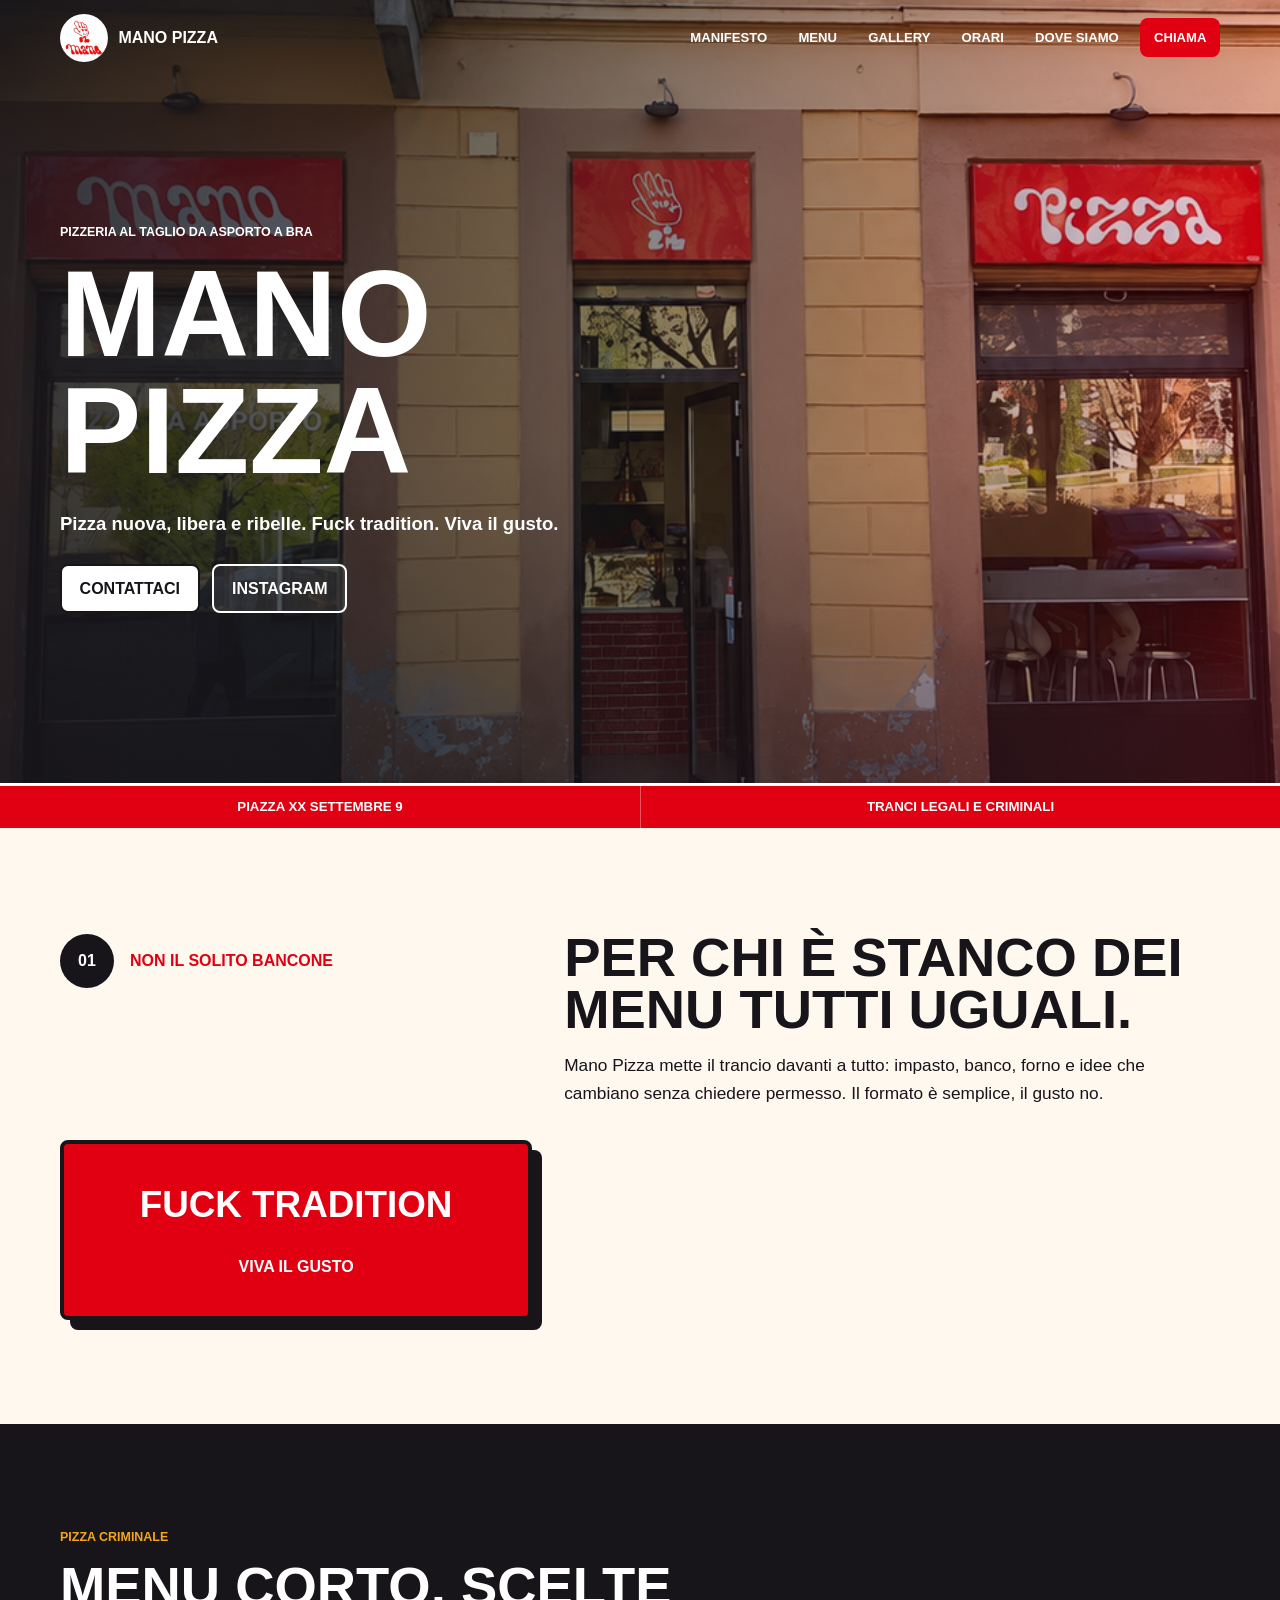
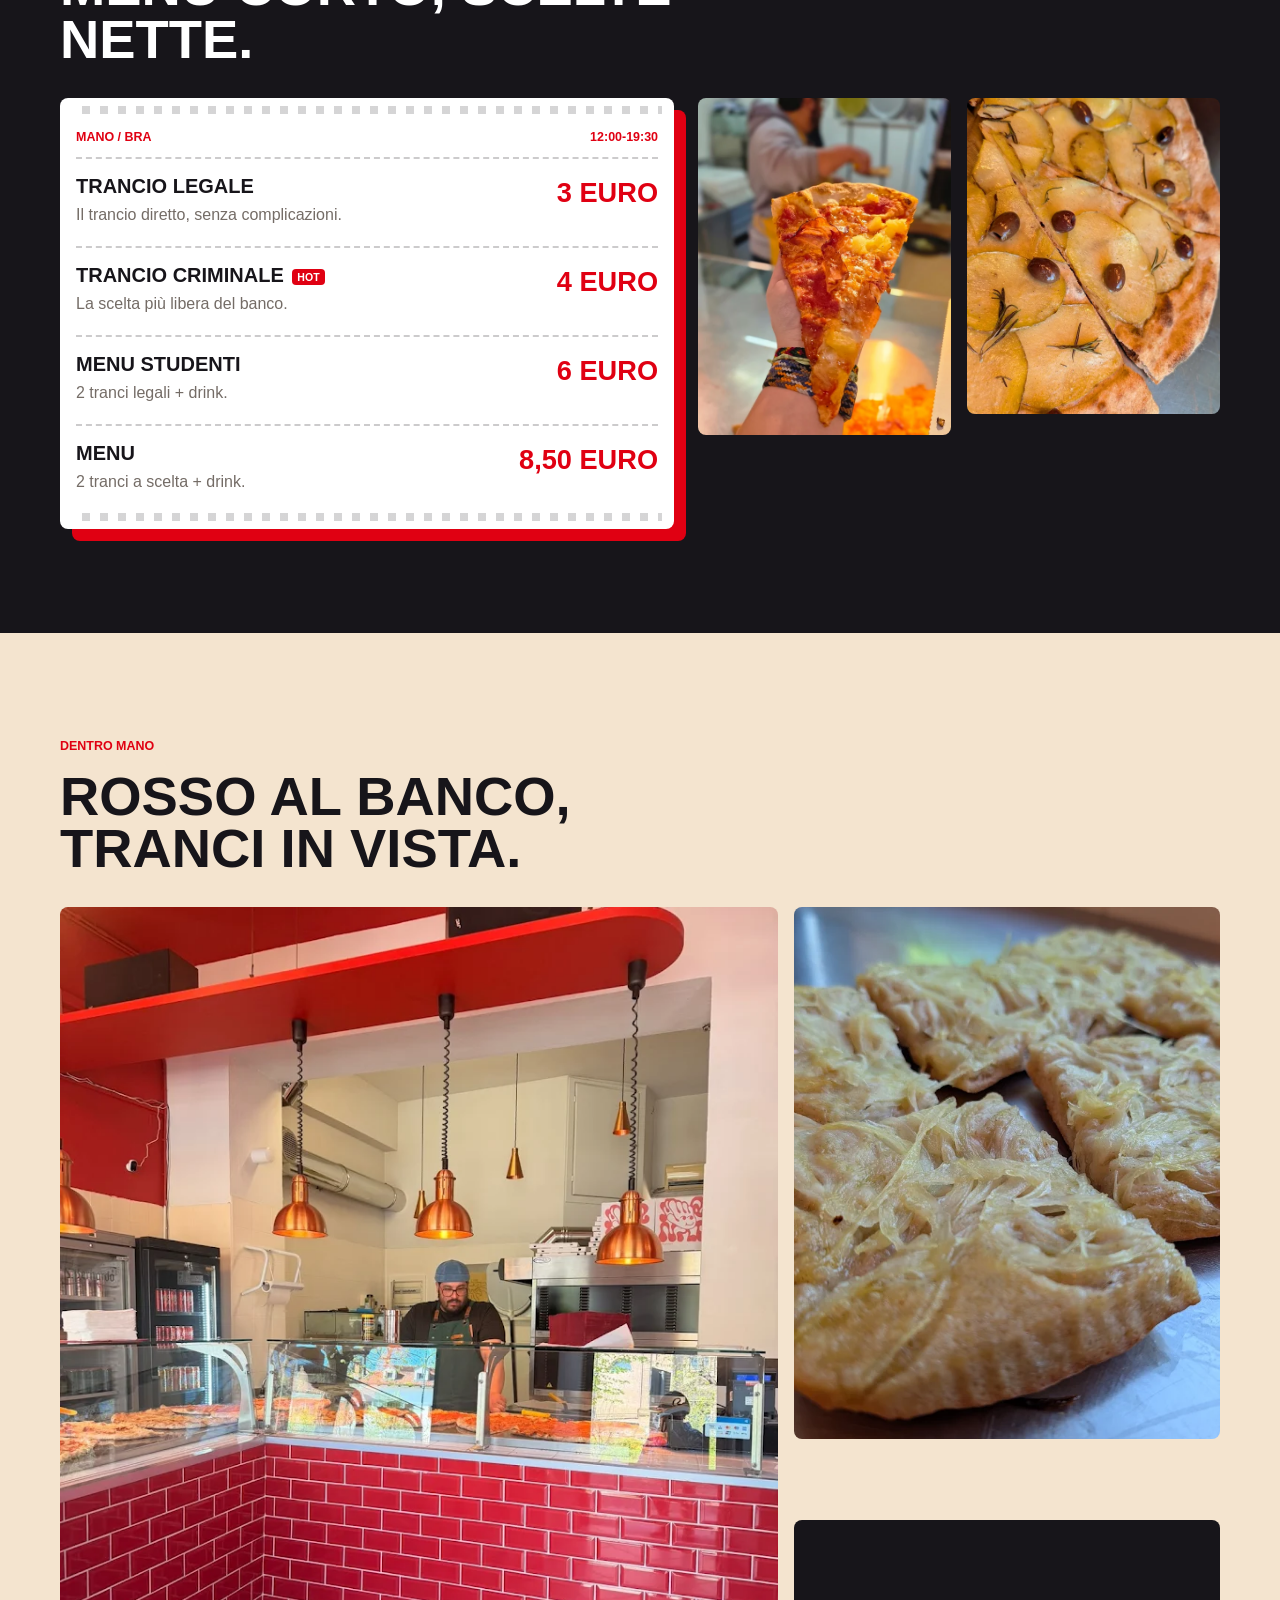
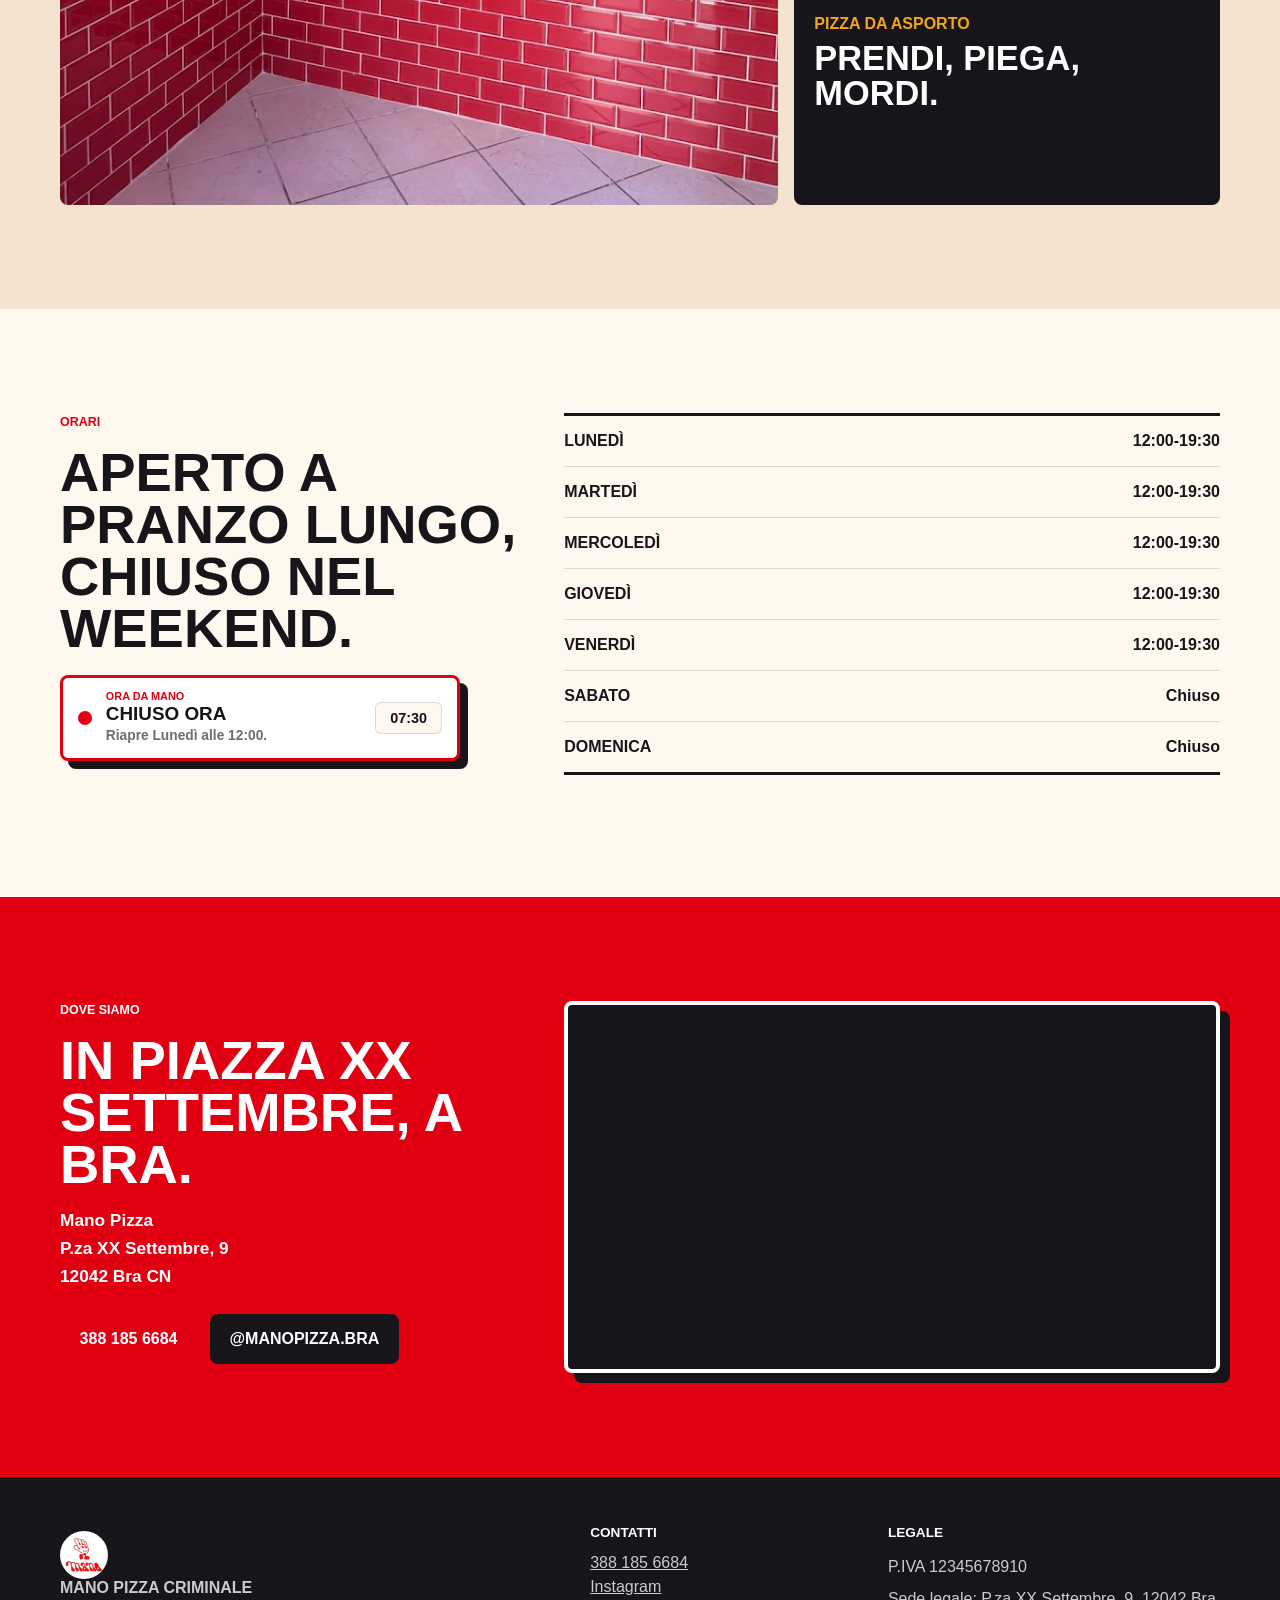
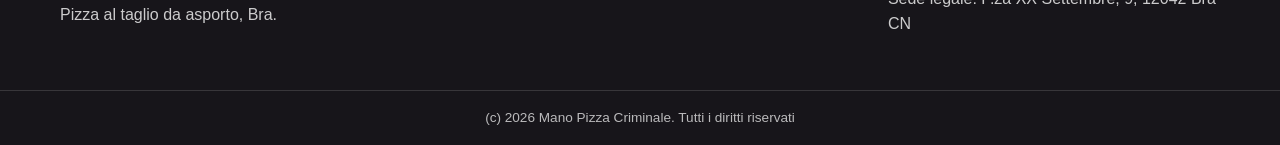
==== index.html @ 8b0e2bb6 "Commit componente IsOpen 2" ====
<!DOCTYPE html>
<html lang="it">
<head>
  <meta charset="UTF-8" />
  <meta name="viewport" content="width=device-width, initial-scale=1.0" />
  <title>Mano Pizza | Pizza al taglio ribelle a Bra</title>
  <meta name="description" content="Mano Pizza a Bra: pizza al taglio da asporto, menu diretto, tranci legali e criminali in Piazza XX Settembre." />
  <meta name="robots" content="index, follow" />
  <link rel="canonical" href="https://example.com/" />
  <meta name="theme-color" content="#e00012" />

  <meta property="og:type" content="website" />
  <meta property="og:title" content="Mano Pizza | Pizza al taglio ribelle a Bra" />
  <meta property="og:description" content="Tranci liberi, gusto diretto e pizza da asporto in Piazza XX Settembre a Bra." />
  <meta property="og:image" content="assets/mano-storefront.webp" />
  <meta property="og:locale" content="it_IT" />

  <meta name="twitter:card" content="summary_large_image" />
  <meta name="twitter:title" content="Mano Pizza | Pizza al taglio ribelle a Bra" />
  <meta name="twitter:description" content="Pizza al taglio da asporto a Bra, fuori dai menu tutti uguali." />
  <meta name="twitter:image" content="assets/mano-storefront.webp" />

  <link rel="icon" href="assets/mano-logo.jpg" />
  <link rel="apple-touch-icon" href="assets/mano-logo.jpg" />
  <link rel="manifest" href="manifest.json" />
  <link rel="preload" as="image" href="assets/mano-storefront.webp" />
  <link rel="stylesheet" href="styles.css?v=20260512-2210" />

  <script type="application/ld+json">
  {
    "@context": "https://schema.org",
    "@type": "Restaurant",
    "name": "Mano Pizza",
    "description": "Pizzeria al taglio da asporto a Bra.",
    "servesCuisine": "Pizza al taglio",
    "telephone": "+39 388 185 6684",
    "image": "assets/mano-storefront.webp",
    "address": {
      "@type": "PostalAddress",
      "streetAddress": "Piazza XX Settembre, 9",
      "postalCode": "12042",
      "addressLocality": "Bra",
      "addressRegion": "CN",
      "addressCountry": "IT"
    },
    "sameAs": [
      "https://www.instagram.com/manopizza.bra"
    ],
    "openingHoursSpecification": [
      {
        "@type": "OpeningHoursSpecification",
        "dayOfWeek": ["Monday", "Tuesday", "Wednesday", "Thursday", "Friday"],
        "opens": "12:00",
        "closes": "19:30"
      }
    ]
  }
  </script>
</head>
<body>
  <a class="skip-link" href="#main">Salta al contenuto</a>

  <header class="site-header" data-site-header>
    <nav class="nav" aria-label="Navigazione principale">
      <a class="brand" href="#top" aria-label="Mano Pizza home">
        <img src="assets/mano-logo.jpg" width="150" height="150" alt="Logo Mano Pizza" />
        <span>Mano Pizza</span>
      </a>

      <button class="nav-toggle" type="button" aria-expanded="false" aria-controls="site-menu" data-nav-toggle>
        <span class="nav-toggle__bar"></span>
        <span class="nav-toggle__bar"></span>
        <span class="nav-toggle__bar"></span>
        <span class="sr-only">Apri menu</span>
      </button>

      <div class="nav-menu" id="site-menu" data-nav-menu>
        <a href="#manifesto">Manifesto</a>
        <a href="#menu">Menu</a>
        <a href="#gallery">Gallery</a>
        <a href="#orari">Orari</a>
        <a href="#dove-siamo">Dove siamo</a>
        <a class="nav-action" href="tel:+393881856684">Chiama</a>
      </div>
    </nav>
  </header>

  <main id="main">
    <section class="hero" id="top" aria-labelledby="hero-title">
      <div class="hero__media" aria-hidden="true"></div>
      <div class="hero__overlay"></div>
      <div class="hero__content reveal">
        <p class="eyebrow">Pizzeria al taglio da asporto a Bra</p>
        <h1 id="hero-title">Mano Pizza</h1>
        <p class="hero__claim">Pizza nuova, libera e ribelle. Fuck tradition. Viva il gusto.</p>
        <div class="hero__actions" aria-label="Azioni principali">
          <a class="button button--light" href="tel:+393881856684">Contattaci</a>
          <a class="button button--ghost" href="https://www.instagram.com/manopizza.bra" target="_blank" rel="noopener noreferrer">Instagram</a>
        </div>
      </div>
      <div class="hero__ticker" aria-label="Informazioni rapide">
        <span>Piazza XX Settembre 9</span>
        <span>Tranci legali e criminali</span>
      </div>
    </section>

    <section class="manifesto section" id="manifesto" aria-labelledby="manifesto-title">
      <div class="container manifesto__grid">
        <div class="section-kicker reveal">
          <span>01</span>
          <p>Non il solito bancone</p>
        </div>
        <div class="manifesto__copy reveal">
          <h2 id="manifesto-title">Per chi è stanco dei menu tutti uguali.</h2>
          <p>Mano Pizza mette il trancio davanti a tutto: impasto, banco, forno e idee che cambiano senza chiedere permesso. Il formato è semplice, il gusto no.</p>
        </div>
        <div class="manifesto__stamp reveal" aria-label="Motto Mano Pizza">
          <strong>Fuck tradition</strong>
          <span>Viva il gusto</span>
        </div>
      </div>
    </section>

    <section class="menu-section section" id="menu" aria-labelledby="menu-title">
      <div class="container">
        <div class="section-heading reveal">
          <p class="eyebrow">Pizza Criminale</p>
          <h2 id="menu-title">Menu corto, scelte nette.</h2>
        </div>

        <div class="menu-layout">
          <div class="menu-board reveal" aria-label="Menu Pizza Criminale">
            <div class="menu-board__top">
          <span>MANO / BRA</span>
          <span>12:00-19:30</span>
            </div>
            <article class="menu-item">
              <div>
                <h3>Trancio Legale</h3>
                <p>Il trancio diretto, senza complicazioni.</p>
              </div>
              <strong>3 euro</strong>
            </article>
            <article class="menu-item menu-item--hot">
              <div>
                <h3>Trancio Criminale</h3>
                <p>La scelta più libera del banco.</p>
              </div>
              <strong>4 euro</strong>
            </article>
            <article class="menu-item">
              <div>
                <h3>Menu Studenti</h3>
                <p>2 tranci legali + drink.</p>
              </div>
              <strong>6 euro</strong>
            </article>
            <article class="menu-item">
              <div>
                <h3>Menu</h3>
                <p>2 tranci a scelta + drink.</p>
              </div>
              <strong>8,50 euro</strong>
            </article>
          </div>

          <div class="menu-photos" aria-label="Foto pizze Mano Pizza">
            <figure class="photo-tile photo-tile--tall reveal">
              <img src="assets/trancio-criminale.webp" width="574" height="1020" loading="lazy" alt="Trancio di pizza al taglio servito al banco di Mano Pizza" />
            </figure>
            <figure class="photo-tile reveal">
              <img src="assets/pizza-patate-olive.webp" width="574" height="1020" loading="lazy" alt="Pizza con patate, olive e rosmarino tagliata a spicchi" />
            </figure>
          </div>
        </div>
      </div>
    </section>

    <section class="gallery section" id="gallery" aria-labelledby="gallery-title">
      <div class="container">
        <div class="section-heading reveal">
          <p class="eyebrow">Dentro Mano</p>
          <h2 id="gallery-title">Rosso al banco, tranci in vista.</h2>
        </div>
        <div class="gallery-grid">
          <figure class="gallery-grid__large reveal">
            <img src="assets/bancone-mano-pizza.webp" width="765" height="1020" loading="lazy" alt="Bancone rosso e vetrina delle pizze di Mano Pizza" />
          </figure>
          <figure class="reveal">
            <img src="assets/pizza-bianca-cipolle.webp" width="574" height="1020" loading="lazy" alt="Tranci di pizza bianca con cipolle sul banco" />
          </figure>
          <div class="gallery-note reveal">
            <span>Pizza da asporto</span>
            <strong>Prendi, piega, mordi.</strong>
          </div>
        </div>
      </div>
    </section>

    <section class="hours section" id="orari" aria-labelledby="hours-title">
      <div class="container hours__grid">
        <div class="section-heading reveal">
          <p class="eyebrow">Orari</p>
          <h2 id="hours-title">Aperto a pranzo lungo, chiuso nel weekend.</h2>
          <div class="hero-status hours-status" data-status-card aria-live="polite">
            <span class="hero-status__pulse" aria-hidden="true"></span>
            <span class="hero-status__copy">
              <span class="hero-status__kicker">Ora da Mano</span>
              <strong data-open-status>Controllo orario...</strong>
              <span data-status-detail>Verifica automatica sull'orario di Bra.</span>
            </span>
            <span class="hero-status__time" data-status-time>--:--</span>
          </div>
        </div>
        <div class="hours-table reveal" aria-label="Orari di apertura">
          <div><span>Lunedì</span><strong>12:00-19:30</strong></div>
          <div><span>Martedì</span><strong>12:00-19:30</strong></div>
          <div><span>Mercoledì</span><strong>12:00-19:30</strong></div>
          <div><span>Giovedì</span><strong>12:00-19:30</strong></div>
          <div><span>Venerdì</span><strong>12:00-19:30</strong></div>
          <div><span>Sabato</span><strong>Chiuso</strong></div>
          <div><span>Domenica</span><strong>Chiuso</strong></div>
        </div>
      </div>
    </section>

    <section class="location section" id="dove-siamo" aria-labelledby="location-title">
      <div class="container location__grid">
        <div class="location__copy reveal">
          <p class="eyebrow">Dove siamo</p>
          <h2 id="location-title">In Piazza XX Settembre, a Bra.</h2>
          <address>
            Mano Pizza<br />
            P.za XX Settembre, 9<br />
            12042 Bra CN
          </address>
          <div class="contact-actions">
            <a class="button button--red" href="tel:+393881856684">388 185 6684</a>
            <a class="button button--ink" href="https://www.instagram.com/manopizza.bra" target="_blank" rel="noopener noreferrer">@manopizza.bra</a>
          </div>
        </div>
        <div class="map-frame reveal">
          <iframe
            title="Mappa per raggiungere Mano Pizza a Bra"
            src="https://www.google.com/maps?q=P.za%20XX%20Settembre%2C%209%2C%2012042%20Bra%20CN&output=embed"
            loading="lazy"
            referrerpolicy="no-referrer-when-downgrade"></iframe>
        </div>
      </div>
    </section>
  </main>

  <footer class="site-footer">
    <div class="container footer__grid">
      <div>
        <a class="footer-brand" href="#top">
          <img src="assets/mano-logo.jpg" width="150" height="150" alt="" />
          <span>Mano Pizza Criminale</span>
        </a>
        <p>Pizza al taglio da asporto, Bra.</p>
      </div>
      <div>
        <h2>Contatti</h2>
        <a href="tel:+393881856684">388 185 6684</a>
        <a href="https://www.instagram.com/manopizza.bra" target="_blank" rel="noopener noreferrer">Instagram</a>
      </div>
      <div>
        <h2>Legale</h2>
        <p>P.IVA 12345678910</p>
        <p>Sede legale: P.za XX Settembre, 9, 12042 Bra CN</p>
      </div>
    </div>
    <div class="footer-bottom">
      <p>(c) 2026 Mano Pizza Criminale. Tutti i diritti riservati</p>
    </div>
  </footer>

  <script src="script.js?v=20260512-2210"></script>
</body>
</html>
---- styles.css ----
:root {
  --red: #e00012;
  --red-dark: #9f000d;
  --ink: #17151a;
  --ink-soft: #312d33;
  --paper: #fff8ef;
  --warm: #f4e4cf;
  --gold: #f4a51c;
  --mint: #2c8f6b;
  --white: #ffffff;
  --muted: #746c66;
  --line: rgba(23, 21, 26, 0.14);
  --shadow: 0 24px 60px rgba(23, 21, 26, 0.18);
  --max: 1160px;
  --radius: 8px;
  --fast: 180ms ease;
}

*,
*::before,
*::after {
  box-sizing: border-box;
}

html {
  scroll-behavior: smooth;
}

body {
  margin: 0;
  font-family: Arial, Helvetica, sans-serif;
  color: var(--ink);
  background:
    linear-gradient(90deg, rgba(224, 0, 18, 0.05) 1px, transparent 1px),
    var(--paper);
  background-size: 28px 28px;
  letter-spacing: 0;
}

body.is-nav-open {
  overflow: hidden;
}

img {
  display: block;
  max-width: 100%;
  height: auto;
}

a {
  color: inherit;
}

button,
a {
  -webkit-tap-highlight-color: transparent;
}

:focus-visible {
  outline: 3px solid var(--gold);
  outline-offset: 4px;
}

.skip-link,
.sr-only {
  position: absolute;
  width: 1px;
  height: 1px;
  padding: 0;
  margin: -1px;
  overflow: hidden;
  clip: rect(0, 0, 0, 0);
  white-space: nowrap;
  border: 0;
}

.skip-link:focus {
  width: auto;
  height: auto;
  margin: 0;
  clip: auto;
  z-index: 1000;
  left: 1rem;
  top: 1rem;
  padding: 0.7rem 1rem;
  color: var(--white);
  background: var(--ink);
}

.container {
  width: min(100% - 2rem, var(--max));
  margin-inline: auto;
}

.section {
  padding: 5rem 0;
}

.eyebrow {
  margin: 0 0 0.85rem;
  color: var(--red);
  font-size: 0.78rem;
  font-weight: 900;
  text-transform: uppercase;
}

h1,
h2,
h3,
p {
  overflow-wrap: anywhere;
}

h1,
h2,
h3 {
  margin: 0;
  font-family: Impact, "Arial Black", Arial, Helvetica, sans-serif;
  font-weight: 900;
  line-height: 0.96;
  letter-spacing: 0;
  text-transform: uppercase;
}

h1 {
  max-width: 8ch;
  font-size: 4.6rem;
}

h2 {
  font-size: 2.45rem;
}

h3 {
  font-size: 1.25rem;
}

p {
  line-height: 1.6;
}

.button {
  display: inline-flex;
  align-items: center;
  justify-content: center;
  min-height: 48px;
  padding: 0.85rem 1.1rem;
  border: 2px solid currentColor;
  border-radius: var(--radius);
  font-weight: 900;
  text-decoration: none;
  text-transform: uppercase;
  transition: transform var(--fast), background-color var(--fast), color var(--fast);
}

.button:hover {
  transform: translateY(-2px);
}

.button--light {
  color: var(--ink);
  background: var(--white);
}

.button--ghost {
  color: var(--white);
  background: rgba(255, 255, 255, 0.08);
}

.button--red {
  color: var(--white);
  background: var(--red);
  border-color: var(--red);
}

.button--ink {
  color: var(--white);
  background: var(--ink);
  border-color: var(--ink);
}

.site-header {
  position: fixed;
  inset: 0 0 auto;
  z-index: 50;
  padding: 0.85rem 0;
  color: var(--white);
  transition: background-color var(--fast), box-shadow var(--fast);
}

.site-header.is-scrolled,
body.is-nav-open .site-header {
  color: var(--ink);
  background: rgba(255, 248, 239, 0.96);
  box-shadow: 0 12px 30px rgba(23, 21, 26, 0.12);
}

.nav {
  width: min(100% - 1.5rem, var(--max));
  margin-inline: auto;
  display: flex;
  align-items: center;
  justify-content: space-between;
  gap: 1rem;
}

.brand,
.footer-brand {
  display: inline-flex;
  align-items: center;
  gap: 0.65rem;
  font-weight: 900;
  text-decoration: none;
  text-transform: uppercase;
}

.brand img,
.footer-brand img {
  width: 48px;
  height: 48px;
  border-radius: 50%;
  object-fit: cover;
  background: var(--white);
}

.nav-toggle {
  display: inline-grid;
  place-items: center;
  width: 48px;
  height: 48px;
  border: 2px solid currentColor;
  border-radius: var(--radius);
  color: inherit;
  background: transparent;
  cursor: pointer;
}

.nav-toggle__bar {
  width: 22px;
  height: 2px;
  margin: 2px 0;
  background: currentColor;
}

.nav-menu {
  position: fixed;
  inset: 75px 0 0;
  display: grid;
  align-content: start;
  gap: 0.2rem;
  padding: 1rem;
  color: var(--ink);
  background: var(--paper);
  transform: translateX(100%);
  visibility: hidden;
  transition: transform var(--fast), visibility var(--fast);
}

body.is-nav-open .nav-menu {
  transform: translateX(0);
  visibility: visible;
}

.nav-menu a {
  padding: 1rem;
  border-bottom: 1px solid var(--line);
  font-weight: 900;
  text-decoration: none;
  text-transform: uppercase;
}

.nav-action {
  color: var(--white) !important;
  background: var(--red);
  border-radius: var(--radius);
}

.hero {
  position: relative;
  min-height: 92vh;
  display: grid;
  align-items: center;
  overflow: hidden;
  color: var(--white);
  isolation: isolate;
}

.hero__media,
.hero__overlay {
  position: absolute;
  inset: 0;
  z-index: -2;
}

.hero__media {
  background-image: url("assets/mano-storefront.webp");
  background-position: center;
  background-size: cover;
}

.hero__overlay {
  z-index: -1;
  background:
    linear-gradient(90deg, rgba(23, 21, 26, 0.88), rgba(23, 21, 26, 0.52) 48%, rgba(224, 0, 18, 0.18)),
    linear-gradient(0deg, rgba(23, 21, 26, 0.45), transparent 45%);
}

.hero__content {
  width: min(100% - 2rem, var(--max));
  margin: 0 auto;
  padding-top: 6rem;
  padding-bottom: 5.5rem;
}

.hero__content .eyebrow {
  color: var(--white);
}

.hero__claim {
  max-width: 38rem;
  margin: 1.2rem 0 1.6rem;
  font-size: 1.16rem;
  font-weight: 800;
}

.hero__actions,
.contact-actions {
  display: flex;
  flex-wrap: wrap;
  gap: 0.8rem;
}

.hero-status {
  --pulse-color: 244, 165, 28;
  position: relative;
  display: inline-grid;
  grid-template-columns: auto minmax(0, 1fr) auto;
  align-items: center;
  gap: 0.85rem;
  width: min(100%, 32rem);
  margin-top: 1.25rem;
  padding: 0.85rem 0.95rem;
  overflow: hidden;
  color: var(--white);
  background: rgba(23, 21, 26, 0.66);
  border: 2px solid rgba(255, 255, 255, 0.7);
  border-radius: var(--radius);
  box-shadow: 0 18px 42px rgba(23, 21, 26, 0.34);
  text-decoration: none;
  backdrop-filter: blur(10px);
  transition: transform var(--fast), border-color var(--fast), background-color var(--fast);
}

.hero-status:hover {
  transform: translateY(-2px);
  background: rgba(23, 21, 26, 0.78);
}

.hero-status.is-open {
  --pulse-color: 44, 143, 107;
  border-color: rgba(44, 143, 107, 0.92);
}

.hero-status.is-closed {
  --pulse-color: 224, 0, 18;
  border-color: rgba(224, 0, 18, 0.92);
}

.hero-status__pulse {
  width: 0.88rem;
  height: 0.88rem;
  border-radius: 50%;
  background: rgb(var(--pulse-color));
  box-shadow: 0 0 0 0 rgba(var(--pulse-color), 0.55);
  animation: statusPulse 1.6s ease-out infinite;
}

.hero-status__copy {
  display: grid;
  gap: 0.18rem;
  min-width: 0;
}

.hero-status__kicker {
  color: rgba(255, 255, 255, 0.72);
  font-size: 0.68rem;
  font-weight: 900;
  line-height: 1;
  text-transform: uppercase;
}

.hero-status__copy strong {
  font-family: Impact, "Arial Black", Arial, Helvetica, sans-serif;
  font-size: 1.35rem;
  line-height: 1;
  text-transform: uppercase;
}

.hero-status__copy span:last-child {
  color: rgba(255, 255, 255, 0.84);
  font-size: 0.86rem;
  font-weight: 800;
  line-height: 1.3;
}

.hero-status__time {
  min-width: 4.15rem;
  padding: 0.45rem 0.5rem;
  border: 1px solid rgba(255, 255, 255, 0.4);
  border-radius: 6px;
  font-size: 0.9rem;
  font-variant-numeric: tabular-nums;
  font-weight: 900;
  text-align: center;
}

.hours-status {
  width: min(100%, 25rem);
  margin-top: 1.2rem;
  color: var(--ink);
  background: var(--white);
  border: 3px solid var(--ink);
  box-shadow: 8px 8px 0 var(--ink);
  backdrop-filter: none;
}

.hours-status:hover {
  background: var(--white);
}

.hours-status.is-open {
  border-color: var(--mint);
}

.hours-status.is-closed {
  border-color: var(--red);
}

.hours-status .hero-status__kicker {
  color: var(--red);
}

.hours-status .hero-status__copy strong {
  font-size: 1.18rem;
}

.hours-status .hero-status__copy span:last-child {
  color: var(--muted);
}

.hours-status .hero-status__time {
  color: var(--ink);
  border-color: var(--line);
  background: var(--paper);
}

.hero__ticker {
  position: absolute;
  left: 0;
  right: 0;
  bottom: 0;
  display: grid;
  grid-template-columns: 1fr;
  color: var(--white);
  background: var(--red);
  border-top: 3px solid var(--white);
}

.hero__ticker span {
  padding: 0.85rem 1rem;
  border-top: 1px solid rgba(255, 255, 255, 0.32);
  font-size: 0.83rem;
  font-weight: 900;
  text-align: center;
  text-transform: uppercase;
}

@keyframes statusPulse {
  0% {
    box-shadow: 0 0 0 0 rgba(var(--pulse-color), 0.58);
  }

  70% {
    box-shadow: 0 0 0 12px rgba(var(--pulse-color), 0);
  }

  100% {
    box-shadow: 0 0 0 0 rgba(var(--pulse-color), 0);
  }
}

@media (max-width: 699px) {
  .hero__content {
    padding-bottom: 8rem;
  }

  .hero-status {
    width: 100%;
  }
}

.section-kicker {
  display: flex;
  align-items: center;
  gap: 1rem;
  color: var(--red);
  font-weight: 900;
  text-transform: uppercase;
}

.section-kicker span {
  display: grid;
  place-items: center;
  width: 54px;
  height: 54px;
  color: var(--white);
  background: var(--ink);
  border-radius: 50%;
}

.manifesto {
  background: var(--paper);
}

.manifesto__grid {
  display: grid;
  gap: 2rem;
}

.manifesto__copy p {
  max-width: 52rem;
  margin: 1rem 0 0;
  font-size: 1.08rem;
}

.manifesto__stamp {
  display: grid;
  place-items: center;
  min-height: 180px;
  padding: 1.5rem;
  color: var(--white);
  background: var(--red);
  border: 4px solid var(--ink);
  border-radius: var(--radius);
  box-shadow: 10px 10px 0 var(--ink);
  transform: rotate(-1.5deg);
}

.manifesto__stamp strong {
  font-family: Impact, "Arial Black", Arial, Helvetica, sans-serif;
  font-size: 2.3rem;
  text-align: center;
  text-transform: uppercase;
}

.manifesto__stamp span {
  font-weight: 900;
  text-transform: uppercase;
}

.section-heading {
  max-width: 680px;
  margin-bottom: 2rem;
}

.menu-section {
  color: var(--white);
  background: var(--ink);
}

.menu-section .eyebrow {
  color: var(--gold);
}

.menu-layout {
  display: grid;
  gap: 1.5rem;
}

.menu-board {
  position: relative;
  padding: 1rem;
  color: var(--ink);
  background: var(--white);
  border-radius: var(--radius);
  box-shadow: 12px 12px 0 var(--red);
}

.menu-board::before,
.menu-board::after {
  content: "";
  position: absolute;
  left: 0.75rem;
  right: 0.75rem;
  height: 8px;
  background: repeating-linear-gradient(90deg, transparent 0 10px, rgba(23, 21, 26, 0.18) 10px 18px);
}

.menu-board::before {
  top: 0.5rem;
}

.menu-board::after {
  bottom: 0.5rem;
}

.menu-board__top,
.menu-item {
  display: flex;
  align-items: flex-start;
  justify-content: space-between;
  gap: 1rem;
  border-bottom: 2px dashed rgba(23, 21, 26, 0.22);
}

.menu-board__top {
  padding: 1rem 0 0.8rem;
  color: var(--red);
  font-size: 0.78rem;
  font-weight: 900;
}

.menu-item {
  padding: 1.15rem 0;
}

.menu-item:last-child {
  border-bottom: 0;
}

.menu-item p {
  margin: 0.35rem 0 0;
  color: var(--muted);
}

.menu-item strong {
  flex: 0 0 auto;
  color: var(--red);
  font-family: Impact, "Arial Black", Arial, Helvetica, sans-serif;
  font-size: 1.7rem;
  text-transform: uppercase;
}

.menu-item--hot h3::after {
  content: "HOT";
  display: inline-block;
  margin-left: 0.5rem;
  padding: 0.2rem 0.35rem;
  color: var(--white);
  background: var(--red);
  border-radius: 4px;
  font-family: Arial, Helvetica, sans-serif;
  font-size: 0.66rem;
  vertical-align: middle;
}

.menu-photos,
.gallery-grid {
  display: grid;
  gap: 1rem;
}

.photo-tile,
.gallery-grid figure {
  margin: 0;
  overflow: hidden;
  border-radius: var(--radius);
  background: var(--warm);
}

.photo-tile {
  aspect-ratio: 4 / 5;
}

.photo-tile img,
.gallery-grid img {
  width: 100%;
  height: 100%;
  object-fit: cover;
}

.photo-tile--tall {
  aspect-ratio: 3 / 4;
}

.gallery {
  background: var(--warm);
}

.gallery-grid {
  grid-template-columns: 1fr;
}

.gallery-grid figure {
  aspect-ratio: 4 / 5;
  min-height: 260px;
}

.gallery-grid__large {
  min-height: 420px;
}

.gallery-note {
  display: grid;
  align-content: center;
  min-height: 220px;
  padding: 1.25rem;
  color: var(--white);
  background: var(--ink);
  border-radius: var(--radius);
}

.gallery-note span {
  color: var(--gold);
  font-weight: 900;
  text-transform: uppercase;
}

.gallery-note strong {
  margin-top: 0.5rem;
  font-family: Impact, "Arial Black", Arial, Helvetica, sans-serif;
  font-size: 2.15rem;
  line-height: 1;
  text-transform: uppercase;
}

.hours {
  background: var(--paper);
}

.hours__grid,
.location__grid,
.footer__grid {
  display: grid;
  gap: 2rem;
}

.status-pill {
  display: inline-flex;
  margin: 1rem 0 0;
  padding: 0.65rem 0.85rem;
  color: var(--white);
  background: var(--ink);
  border-radius: var(--radius);
  font-weight: 900;
  text-transform: uppercase;
}

.status-pill.is-open {
  background: var(--mint);
}

.status-pill.is-closed {
  background: var(--red-dark);
}

.status-detail {
  margin: 0.75rem 0 0;
  color: var(--muted);
}

.hours-table {
  border-top: 3px solid var(--ink);
  border-bottom: 3px solid var(--ink);
}

.hours-table div {
  display: flex;
  justify-content: space-between;
  gap: 1rem;
  padding: 1rem 0;
  border-bottom: 1px solid var(--line);
}

.hours-table div:last-child {
  border-bottom: 0;
}

.hours-table span {
  font-weight: 900;
  text-transform: uppercase;
}

.hours-table strong {
  text-align: right;
}

.location {
  color: var(--white);
  background: var(--red);
}

.location .eyebrow {
  color: var(--white);
}

.location address {
  margin: 1rem 0 1.5rem;
  font-style: normal;
  font-size: 1.08rem;
  font-weight: 800;
  line-height: 1.6;
}

.map-frame {
  min-height: 360px;
  border: 4px solid var(--white);
  border-radius: var(--radius);
  overflow: hidden;
  box-shadow: 10px 10px 0 var(--ink);
  background: var(--ink);
}

.map-frame iframe {
  width: 100%;
  height: 100%;
  min-height: 360px;
  border: 0;
}

.site-footer {
  color: var(--white);
  background: var(--ink);
}

.footer__grid {
  padding: 3rem 0;
}

.footer__grid h2 {
  margin-bottom: 0.8rem;
  font-family: Arial, Helvetica, sans-serif;
  font-size: 0.85rem;
  line-height: 1.2;
}

.footer__grid a,
.footer__grid p {
  display: block;
  margin: 0.35rem 0;
  color: rgba(255, 255, 255, 0.78);
}

.footer-bottom {
  padding: 1rem;
  color: rgba(255, 255, 255, 0.7);
  border-top: 1px solid rgba(255, 255, 255, 0.14);
  text-align: center;
}

.footer-bottom p {
  margin: 0;
  font-size: 0.85rem;
}

.reveal {
  opacity: 0;
  transform: translateY(18px);
  transition: opacity 520ms ease, transform 520ms ease;
}

.reveal.is-visible {
  opacity: 1;
  transform: translateY(0);
}

@media (min-width: 700px) {
  h1 {
    font-size: 6.2rem;
  }

  h2 {
    font-size: 3.4rem;
  }

  .hero__ticker {
    grid-template-columns: repeat(2, 1fr);
  }

  .hero__ticker span {
    border-top: 0;
    border-left: 1px solid rgba(255, 255, 255, 0.32);
  }

  .hero__ticker span:first-child {
    border-left: 0;
  }

  .manifesto__grid,
  .hours__grid,
  .location__grid {
    grid-template-columns: 0.9fr 1.25fr;
    align-items: start;
  }

  .menu-layout {
    grid-template-columns: minmax(0, 1fr) minmax(320px, 0.85fr);
    align-items: start;
  }

  .menu-photos {
    grid-template-columns: 1fr 1fr;
  }

  .menu-photos .photo-tile--tall {
    grid-row: span 2;
  }

  .gallery-grid {
    grid-template-columns: 1.35fr 0.8fr;
  }

  .gallery-grid__large {
    grid-row: span 2;
  }

  .footer__grid {
    grid-template-columns: 1.5fr 0.8fr 1fr;
  }
}

@media (min-width: 900px) {
  .nav-toggle {
    display: none;
  }

  .nav-menu {
    position: static;
    display: flex;
    align-items: center;
    gap: 0.25rem;
    padding: 0;
    color: inherit;
    background: transparent;
    transform: none;
    visibility: visible;
  }

  .nav-menu a {
    padding: 0.75rem 0.85rem;
    border-bottom: 0;
    font-size: 0.82rem;
  }

  .nav-action {
    margin-left: 0.25rem;
  }
}

@media (min-width: 1100px) {
  h1 {
    font-size: 7.6rem;
  }

  .section {
    padding: 6.5rem 0;
  }
}

@media (max-width: 420px) {
  h1 {
    font-size: 3.55rem;
  }

  h2 {
    font-size: 2rem;
  }

  .brand span {
    max-width: 9ch;
  }

  .menu-item {
    display: grid;
  }

  .menu-item strong {
    font-size: 1.45rem;
  }

  .button {
    width: 100%;
  }

  .hero-status {
    grid-template-columns: auto minmax(0, 1fr);
    align-items: start;
  }

  .hero-status__time {
    grid-column: 2;
    justify-self: start;
  }
}

@media (prefers-reduced-motion: reduce) {
  html {
    scroll-behavior: auto;
  }

  *,
  *::before,
  *::after {
    transition-duration: 0.001ms !important;
    animation-duration: 0.001ms !important;
    animation-iteration-count: 1 !important;
  }

  .reveal {
    opacity: 1;
    transform: none;
  }
}
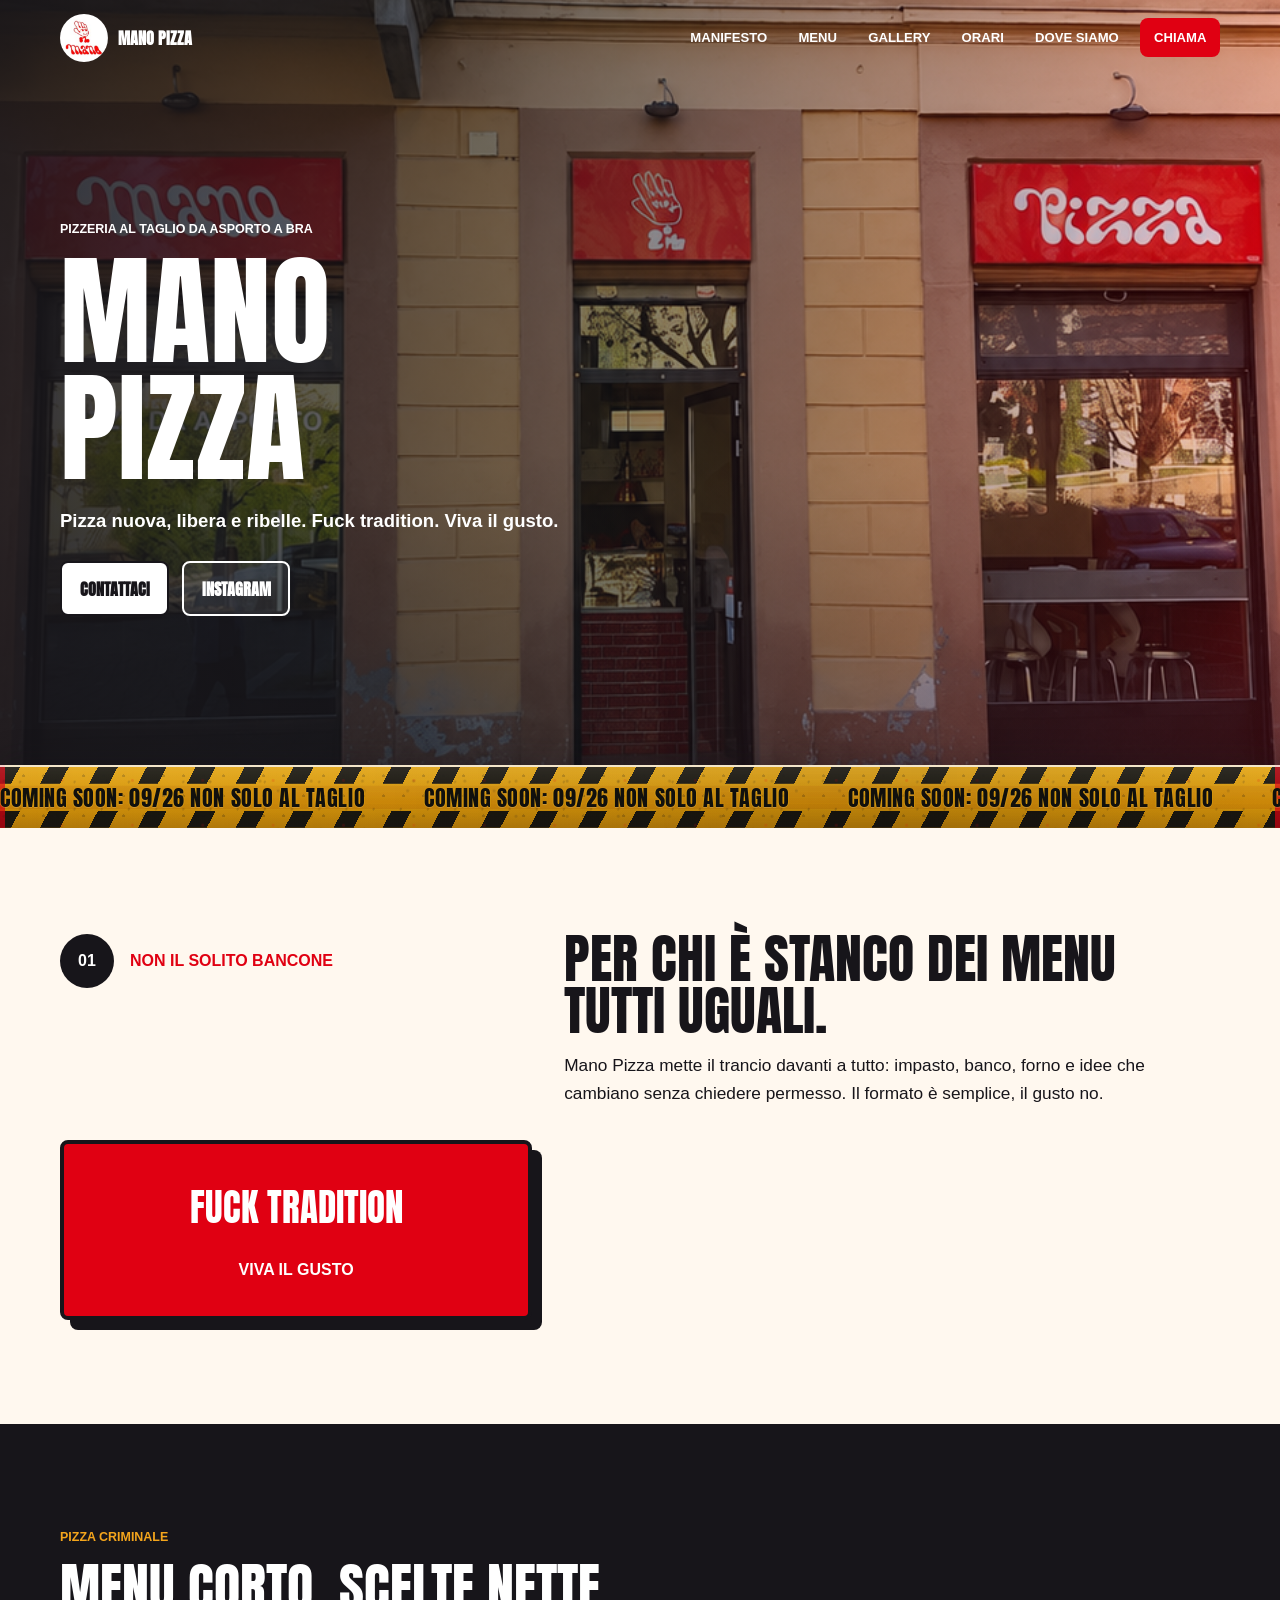
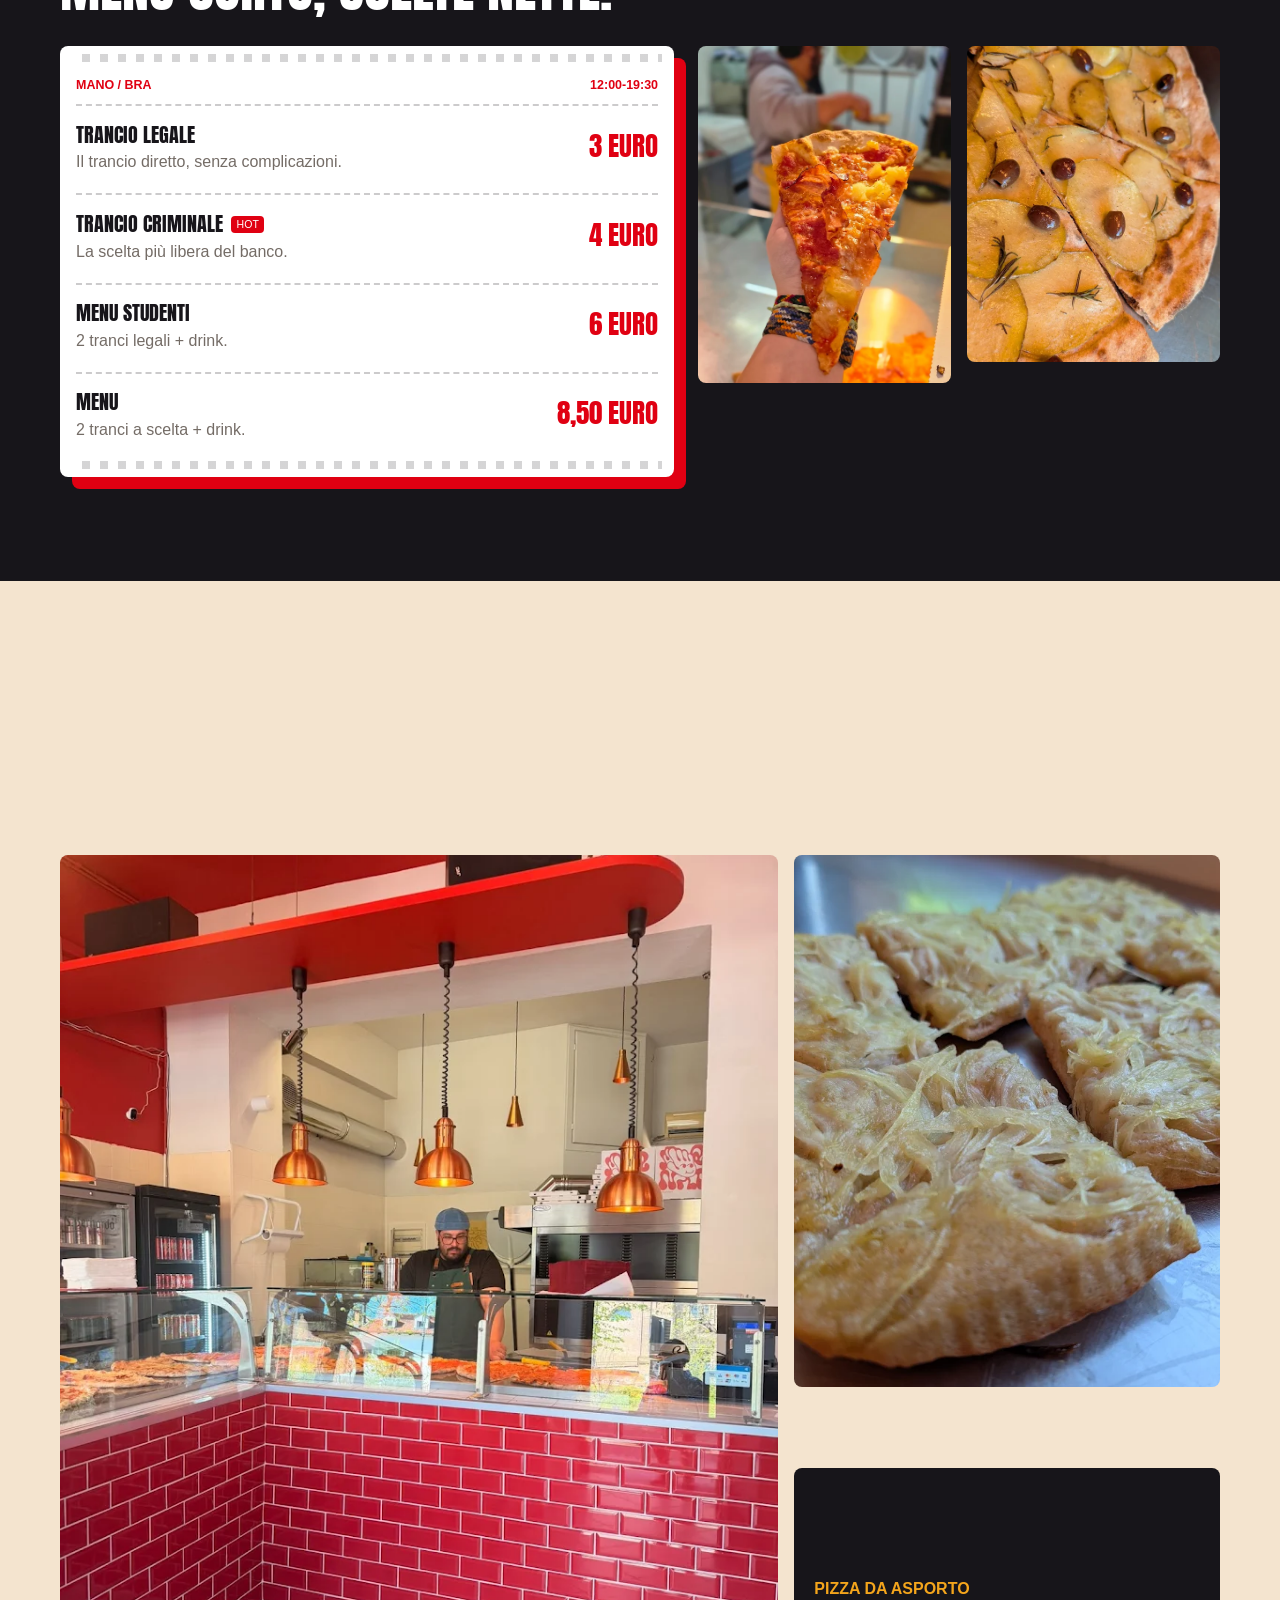
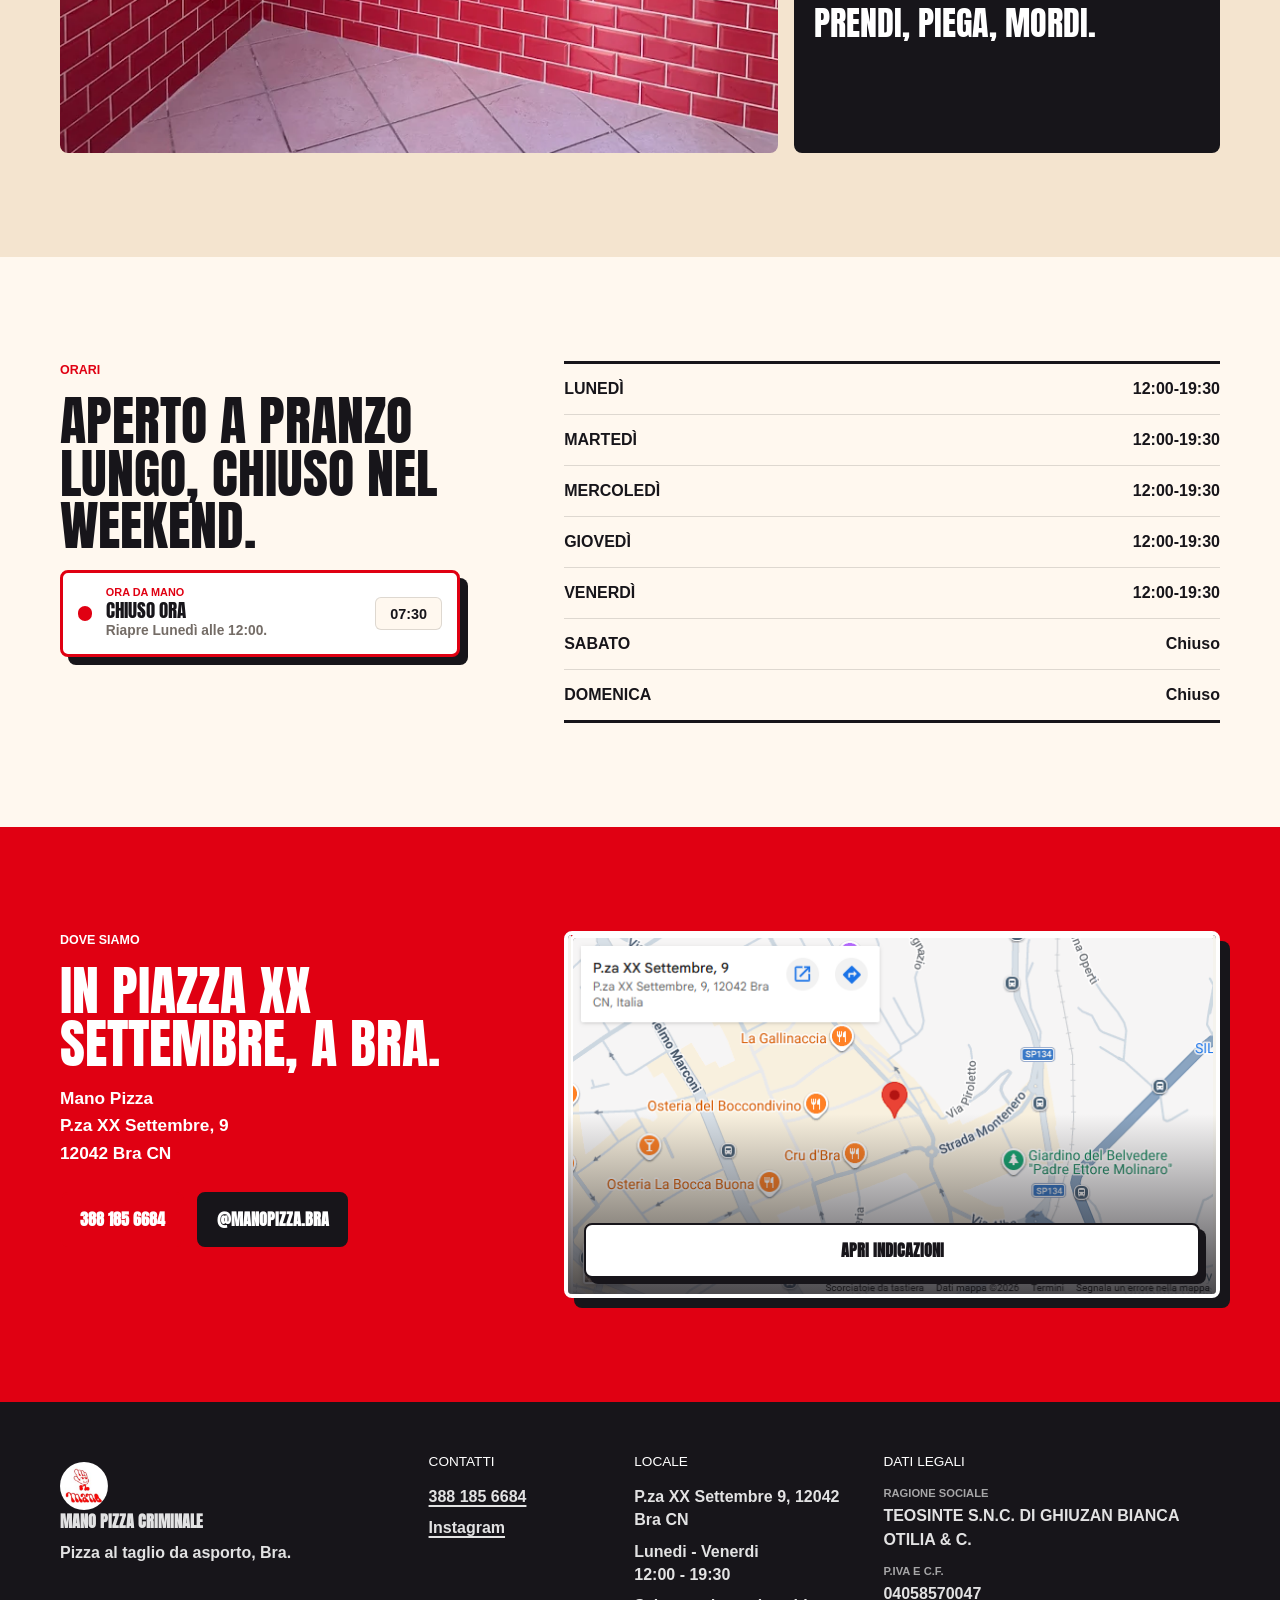
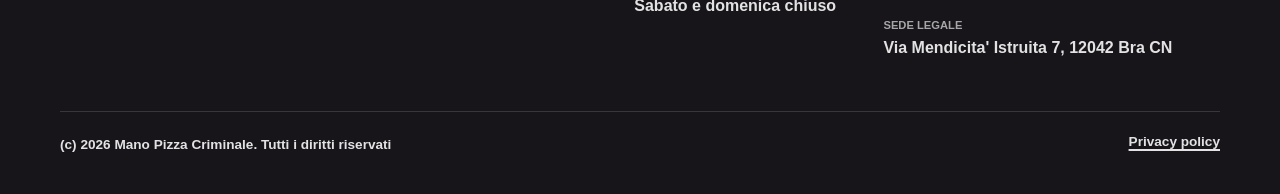
==== commit ff109a49: "Modifiche repository" ====
--- a/index.html
+++ b/index.html
@@ -6,35 +6,36 @@
   <title>Mano Pizza | Pizza al taglio ribelle a Bra</title>
   <meta name="description" content="Mano Pizza a Bra: pizza al taglio da asporto, menu diretto, tranci legali e criminali in Piazza XX Settembre." />
   <meta name="robots" content="index, follow" />
-  <link rel="canonical" href="https://example.com/" />
+  <link rel="canonical" href="https://manopizza.it/" />
   <meta name="theme-color" content="#e00012" />
 
   <meta property="og:type" content="website" />
   <meta property="og:title" content="Mano Pizza | Pizza al taglio ribelle a Bra" />
   <meta property="og:description" content="Tranci liberi, gusto diretto e pizza da asporto in Piazza XX Settembre a Bra." />
-  <meta property="og:image" content="assets/mano-storefront.webp" />
+  <meta property="og:image" content="https://manopizza.it/assets/mano-storefront.webp" />
   <meta property="og:locale" content="it_IT" />
 
   <meta name="twitter:card" content="summary_large_image" />
   <meta name="twitter:title" content="Mano Pizza | Pizza al taglio ribelle a Bra" />
   <meta name="twitter:description" content="Pizza al taglio da asporto a Bra, fuori dai menu tutti uguali." />
-  <meta name="twitter:image" content="assets/mano-storefront.webp" />
+  <meta name="twitter:image" content="https://manopizza.it/assets/mano-storefront.webp" />
 
   <link rel="icon" href="assets/mano-logo.jpg" />
   <link rel="apple-touch-icon" href="assets/mano-logo.jpg" />
   <link rel="manifest" href="manifest.json" />
   <link rel="preload" as="image" href="assets/mano-storefront.webp" />
-  <link rel="stylesheet" href="styles.css?v=20260512-2210" />
+  <link rel="stylesheet" href="styles.css?v=20260602-1930" />
 
   <script type="application/ld+json">
   {
     "@context": "https://schema.org",
     "@type": "Restaurant",
     "name": "Mano Pizza",
+    "url": "https://manopizza.it/",
     "description": "Pizzeria al taglio da asporto a Bra.",
     "servesCuisine": "Pizza al taglio",
     "telephone": "+39 388 185 6684",
-    "image": "assets/mano-storefront.webp",
+    "image": "https://manopizza.it/assets/mano-storefront.webp",
     "address": {
       "@type": "PostalAddress",
       "streetAddress": "Piazza XX Settembre, 9",
@@ -98,10 +99,20 @@
           <a class="button button--ghost" href="https://www.instagram.com/manopizza.bra" target="_blank" rel="noopener noreferrer">Instagram</a>
         </div>
       </div>
-      <div class="hero__ticker" aria-label="Informazioni rapide">
-        <span>Piazza XX Settembre 9</span>
-        <span>Tranci legali e criminali</span>
-      </div>
+      <section class="wip-banner" aria-label="Coming soon: 09/26 non solo al taglio">
+        <div class="wip-track">
+          <div class="wip-group">
+            <span>COMING SOON: 09/26 NON SOLO AL TAGLIO</span>
+            <span>COMING SOON: 09/26 NON SOLO AL TAGLIO</span>
+            <span>COMING SOON: 09/26 NON SOLO AL TAGLIO</span>
+          </div>
+          <div class="wip-group" aria-hidden="true">
+            <span>COMING SOON: 09/26 NON SOLO AL TAGLIO</span>
+            <span>COMING SOON: 09/26 NON SOLO AL TAGLIO</span>
+            <span>COMING SOON: 09/26 NON SOLO AL TAGLIO</span>
+          </div>
+        </div>
+      </section>
     </section>
 
     <section class="manifesto section" id="manifesto" aria-labelledby="manifesto-title">
@@ -239,12 +250,11 @@
             <a class="button button--ink" href="https://www.instagram.com/manopizza.bra" target="_blank" rel="noopener noreferrer">@manopizza.bra</a>
           </div>
         </div>
-        <div class="map-frame reveal">
-          <iframe
-            title="Mappa per raggiungere Mano Pizza a Bra"
-            src="https://www.google.com/maps?q=P.za%20XX%20Settembre%2C%209%2C%2012042%20Bra%20CN&output=embed"
-            loading="lazy"
-            referrerpolicy="no-referrer-when-downgrade"></iframe>
+        <div class="location-photo reveal">
+          <a class="location-photo__map-link" href="https://www.google.com/maps/place/Mano+Pizza+Criminale/@44.6960453,7.853799,739m/data=!3m2!1e3!4b1!4m6!3m5!1s0x12d2ab36dbe25441:0xece833bb7e3bf883!8m2!3d44.6960453!4d7.8563793!16s%2Fg%2F11nb79sk_k?entry=ttu&amp;g_ep=EgoyMDI2MDUyNy4wIKXMDSoASAFQAw%3D%3D" target="_blank" rel="noopener noreferrer" aria-label="Apri Mano Pizza Criminale su Google Maps">
+            <img src="assets/MappaStatica.png" width="647" height="362" loading="lazy" alt="Mappa statica per raggiungere Mano Pizza Criminale a Bra" />
+          </a>
+          <a class="button button--light location-photo__button" href="https://www.google.com/maps/place/Mano+Pizza+Criminale/@44.6960453,7.853799,739m/data=!3m2!1e3!4b1!4m6!3m5!1s0x12d2ab36dbe25441:0xece833bb7e3bf883!8m2!3d44.6960453!4d7.8563793!16s%2Fg%2F11nb79sk_k?entry=ttu&amp;g_ep=EgoyMDI2MDUyNy4wIKXMDSoASAFQAw%3D%3D" target="_blank" rel="noopener noreferrer" aria-label="Apri indicazioni per Mano Pizza su Google Maps">Apri indicazioni</a>
         </div>
       </div>
     </section>
@@ -252,26 +262,34 @@
 
   <footer class="site-footer">
     <div class="container footer__grid">
-      <div>
+      <div class="footer__brand-column">
         <a class="footer-brand" href="#top">
           <img src="assets/mano-logo.jpg" width="150" height="150" alt="" />
           <span>Mano Pizza Criminale</span>
         </a>
         <p>Pizza al taglio da asporto, Bra.</p>
       </div>
-      <div>
+      <div class="footer__column">
         <h2>Contatti</h2>
         <a href="tel:+393881856684">388 185 6684</a>
         <a href="https://www.instagram.com/manopizza.bra" target="_blank" rel="noopener noreferrer">Instagram</a>
       </div>
-      <div>
-        <h2>Legale</h2>
-        <p>P.IVA 12345678910</p>
-        <p>Sede legale: P.za XX Settembre, 9, 12042 Bra CN</p>
+      <div class="footer__column">
+        <h2>Locale</h2>
+        <p>P.za XX Settembre 9, 12042 Bra CN</p>
+        <p>Lunedi - Venerdi<br />12:00 - 19:30</p>
+        <p>Sabato e domenica chiuso</p>
+      </div>
+      <div class="footer__legal-column">
+        <h2>Dati legali</h2>
+        <p><span>Ragione sociale</span>TEOSINTE S.N.C. DI GHIUZAN BIANCA OTILIA &amp; C.</p>
+        <p><span>P.IVA e C.F.</span>04058570047</p>
+        <p><span>Sede legale</span>Via Mendicita' Istruita 7, 12042 Bra CN</p>
       </div>
     </div>
-    <div class="footer-bottom">
+    <div class="container footer-bottom">
       <p>(c) 2026 Mano Pizza Criminale. Tutti i diritti riservati</p>
+      <a href="privacy.html">Privacy policy</a>
     </div>
   </footer>
 
--- a/styles.css
+++ b/styles.css
@@ -1,3 +1,11 @@
+@font-face {
+  font-family: "Anton";
+  src: url("assets/fonts/Anton-Regular.woff2") format("woff2");
+  font-style: normal;
+  font-weight: 400;
+  font-display: swap;
+}
+
 :root {
   --red: #e00012;
   --red-dark: #9f000d;
@@ -14,6 +22,8 @@
   --max: 1160px;
   --radius: 8px;
   --fast: 180ms ease;
+  --font-body: Arial, Helvetica, sans-serif;
+  --font-display: "Anton", Impact, "Arial Black", Arial, Helvetica, sans-serif;
 }
 
 *,
@@ -28,7 +38,7 @@
 
 body {
   margin: 0;
-  font-family: Arial, Helvetica, sans-serif;
+  font-family: var(--font-body);
   color: var(--ink);
   background:
     linear-gradient(90deg, rgba(224, 0, 18, 0.05) 1px, transparent 1px),
@@ -39,6 +49,14 @@
 
 body.is-nav-open {
   overflow: hidden;
+}
+
+body.legal-page {
+  background: var(--paper);
+}
+
+[hidden] {
+  display: none !important;
 }
 
 img {
@@ -115,8 +133,8 @@
 h2,
 h3 {
   margin: 0;
-  font-family: Impact, "Arial Black", Arial, Helvetica, sans-serif;
-  font-weight: 900;
+  font-family: var(--font-display);
+  font-weight: 400;
   line-height: 0.96;
   letter-spacing: 0;
   text-transform: uppercase;
@@ -148,6 +166,7 @@
   border: 2px solid currentColor;
   border-radius: var(--radius);
   font-weight: 900;
+  font-family: var(--font-display);
   text-decoration: none;
   text-transform: uppercase;
   transition: transform var(--fast), background-color var(--fast), color var(--fast);
@@ -189,7 +208,8 @@
 }
 
 .site-header.is-scrolled,
-body.is-nav-open .site-header {
+body.is-nav-open .site-header,
+.legal-page .site-header {
   color: var(--ink);
   background: rgba(255, 248, 239, 0.96);
   box-shadow: 0 12px 30px rgba(23, 21, 26, 0.12);
@@ -210,6 +230,7 @@
   align-items: center;
   gap: 0.65rem;
   font-weight: 900;
+  font-family: var(--font-display);
   text-decoration: none;
   text-transform: uppercase;
 }
@@ -390,7 +411,8 @@
 }
 
 .hero-status__copy strong {
-  font-family: Impact, "Arial Black", Arial, Helvetica, sans-serif;
+  font-family: var(--font-display);
+  font-weight: 400;
   font-size: 1.35rem;
   line-height: 1;
   text-transform: uppercase;
@@ -454,25 +476,98 @@
   background: var(--paper);
 }
 
-.hero__ticker {
+.wip-banner {
+  --wip-stripe-height: 1.05rem;
   position: absolute;
   left: 0;
   right: 0;
   bottom: 0;
-  display: grid;
-  grid-template-columns: 1fr;
-  color: var(--white);
-  background: var(--red);
-  border-top: 3px solid var(--white);
-}
-
-.hero__ticker span {
-  padding: 0.85rem 1rem;
-  border-top: 1px solid rgba(255, 255, 255, 0.32);
-  font-size: 0.83rem;
-  font-weight: 900;
-  text-align: center;
-  text-transform: uppercase;
+  width: 100%;
+  min-height: 3.95rem;
+  display: flex;
+  align-items: center;
+  overflow: hidden;
+  color: var(--ink);
+  background:
+    linear-gradient(90deg, rgba(224, 0, 18, 0.72) 0 0.34rem, transparent 0.34rem calc(100% - 0.34rem), rgba(224, 0, 18, 0.72) calc(100% - 0.34rem)),
+    repeating-linear-gradient(118deg, rgba(17, 17, 17, 0.96) 0 1.1rem, transparent 1.1rem 2.7rem) top / 100% var(--wip-stripe-height) no-repeat,
+    repeating-linear-gradient(118deg, rgba(17, 17, 17, 0.96) 0 1.1rem, transparent 1.1rem 2.7rem) bottom / 100% var(--wip-stripe-height) no-repeat,
+    radial-gradient(circle at 18% 44%, rgba(23, 21, 26, 0.22) 0 0.08rem, transparent 0.09rem),
+    radial-gradient(circle at 74% 55%, rgba(23, 21, 26, 0.18) 0 0.07rem, transparent 0.08rem),
+    linear-gradient(180deg, #e2aa13 0%, #c98c08 100%);
+  background-size: auto, 100% var(--wip-stripe-height), 100% var(--wip-stripe-height), 1.25rem 1.25rem, 1.7rem 1.7rem, auto;
+  border-top: 2px solid rgba(255, 255, 255, 0.78);
+  box-shadow: 0 -8px 28px rgba(23, 21, 26, 0.24);
+}
+
+.wip-banner::before,
+.wip-banner::after {
+  content: "";
+  position: absolute;
+  inset: 0;
+  pointer-events: none;
+}
+
+.wip-banner::before {
+  background:
+    repeating-linear-gradient(0deg, rgba(255, 255, 255, 0.09) 0 1px, transparent 1px 6px),
+    linear-gradient(180deg, rgba(255, 213, 45, 0.22) 0 30%, rgba(226, 170, 19, 0.34) 31% 68%, rgba(255, 213, 45, 0.18) 69% 100%),
+    linear-gradient(90deg, rgba(255, 248, 239, 0.16), transparent 22%, rgba(23, 21, 26, 0.12) 72%, rgba(255, 248, 239, 0.1));
+  mix-blend-mode: multiply;
+}
+
+.wip-banner::after {
+  background:
+    radial-gradient(circle at 8% 40%, rgba(23, 21, 26, 0.2) 0 1px, transparent 2px),
+    radial-gradient(circle at 44% 62%, rgba(23, 21, 26, 0.18) 0 1px, transparent 2px),
+    radial-gradient(circle at 88% 30%, rgba(224, 0, 18, 0.2) 0 1px, transparent 2px),
+    linear-gradient(0deg, rgba(23, 21, 26, 0.18), transparent 42%, rgba(255, 255, 255, 0.12));
+  background-size: 3.2rem 2.2rem, 2.7rem 2.4rem, 4.4rem 2.8rem, auto;
+  opacity: 0.76;
+}
+
+.wip-track {
+  position: relative;
+  z-index: 1;
+  display: flex;
+  align-items: center;
+  min-height: 100%;
+  width: max-content;
+  padding-block: 0;
+  will-change: transform;
+  animation: wip-marquee 30s linear infinite;
+}
+
+.wip-group {
+  display: flex;
+  align-items: center;
+  gap: clamp(2.25rem, 4.6vw, 4.2rem);
+  padding-right: clamp(2.25rem, 4.6vw, 4.2rem);
+  white-space: nowrap;
+}
+
+.wip-group span {
+  color: #11100d;
+  font-family: var(--font-display);
+  font-size: clamp(1.12rem, 1.7vw, 1.92rem);
+  font-weight: 400;
+  line-height: 1;
+  letter-spacing: 0.025em;
+  text-shadow:
+    -1px 0 rgba(223, 165, 17, 0.55),
+    1px 0 rgba(223, 165, 17, 0.42),
+    0 1px rgba(255, 248, 239, 0.18);
+  text-transform: uppercase;
+}
+
+@keyframes wip-marquee {
+  from {
+    transform: translateX(0);
+  }
+
+  to {
+    transform: translateX(-50%);
+  }
 }
 
 @keyframes statusPulse {
@@ -496,6 +591,20 @@
 
   .hero-status {
     width: 100%;
+  }
+
+  .wip-banner {
+    --wip-stripe-height: 0.82rem;
+    min-height: 3.35rem;
+  }
+
+  .wip-track {
+    animation-duration: 24s;
+  }
+
+  .wip-group {
+    gap: 2.25rem;
+    padding-right: 2.25rem;
   }
 }
 
@@ -547,7 +656,8 @@
 }
 
 .manifesto__stamp strong {
-  font-family: Impact, "Arial Black", Arial, Helvetica, sans-serif;
+  font-family: var(--font-display);
+  font-weight: 400;
   font-size: 2.3rem;
   text-align: center;
   text-transform: uppercase;
@@ -636,7 +746,8 @@
 .menu-item strong {
   flex: 0 0 auto;
   color: var(--red);
-  font-family: Impact, "Arial Black", Arial, Helvetica, sans-serif;
+  font-family: var(--font-display);
+  font-weight: 400;
   font-size: 1.7rem;
   text-transform: uppercase;
 }
@@ -649,7 +760,7 @@
   color: var(--white);
   background: var(--red);
   border-radius: 4px;
-  font-family: Arial, Helvetica, sans-serif;
+  font-family: var(--font-body);
   font-size: 0.66rem;
   vertical-align: middle;
 }
@@ -718,7 +829,8 @@
 
 .gallery-note strong {
   margin-top: 0.5rem;
-  font-family: Impact, "Arial Black", Arial, Helvetica, sans-serif;
+  font-family: var(--font-display);
+  font-weight: 400;
   font-size: 2.15rem;
   line-height: 1;
   text-transform: uppercase;
@@ -802,8 +914,10 @@
   line-height: 1.6;
 }
 
-.map-frame {
-  min-height: 360px;
+.location-photo {
+  position: relative;
+  aspect-ratio: 647 / 362;
+  min-height: 0;
   border: 4px solid var(--white);
   border-radius: var(--radius);
   overflow: hidden;
@@ -811,11 +925,189 @@
   background: var(--ink);
 }
 
-.map-frame iframe {
+.location-photo::after {
+  content: "";
+  position: absolute;
+  inset: auto 0 0;
+  height: 50%;
+  background: linear-gradient(0deg, rgba(23, 21, 26, 0.76), rgba(23, 21, 26, 0));
+  pointer-events: none;
+}
+
+.location-photo__map-link {
+  display: block;
   width: 100%;
   height: 100%;
-  min-height: 360px;
+  min-height: 0;
+}
+
+.location-photo img {
+  width: 100%;
+  height: 100%;
+  min-height: 0;
+  object-fit: contain;
+  object-position: center;
+  background: #f5f3ed;
+}
+
+.location-photo__button {
+  position: absolute;
+  z-index: 1;
+  right: 1rem;
+  bottom: 1rem;
+  left: 1rem;
+  box-shadow: 6px 6px 0 var(--ink);
+}
+
+.legal-tools {
+  padding: 6.4rem 0 1.4rem;
+  background: var(--paper);
+}
+
+.legal-tools__inner {
+  display: flex;
+  flex-wrap: wrap;
+  align-items: center;
+  justify-content: space-between;
+  gap: 1rem;
+}
+
+.language-switch {
+  display: inline-flex;
+  gap: 0.25rem;
+  padding: 0.35rem;
+  border: 1px solid var(--line);
+  border-radius: var(--radius);
+  background: rgba(255, 255, 255, 0.42);
+}
+
+.language-switch__button {
+  display: inline-grid;
+  place-items: center;
+  min-width: 3.2rem;
+  min-height: 2.45rem;
   border: 0;
+  border-radius: 6px;
+  color: var(--ink);
+  background: transparent;
+  font-weight: 900;
+  cursor: pointer;
+}
+
+.language-switch__button.is-active {
+  color: var(--white);
+  background: var(--ink);
+}
+
+.legal-home-button {
+  min-height: 44px;
+}
+
+.legal-hero {
+  padding-top: 4rem;
+  padding-bottom: 4rem;
+  color: var(--white);
+  background: var(--red);
+}
+
+.legal-hero h1 {
+  max-width: 12ch;
+  font-size: 3.4rem;
+  overflow-wrap: normal;
+}
+
+.legal-hero .eyebrow {
+  color: var(--white);
+}
+
+.legal-intro {
+  max-width: 720px;
+  margin: 1.2rem 0 0;
+  font-size: 1.1rem;
+  font-weight: 800;
+}
+
+.legal-updated {
+  margin: 1rem 0 0;
+  font-size: 0.88rem;
+  font-weight: 900;
+  text-transform: uppercase;
+}
+
+.legal-content {
+  background: var(--paper);
+}
+
+.legal-layout {
+  display: grid;
+  gap: 2.2rem;
+}
+
+.legal-section {
+  padding-bottom: 2.2rem;
+  border-bottom: 2px solid var(--line);
+}
+
+.legal-section:last-child {
+  padding-bottom: 0;
+  border-bottom: 0;
+}
+
+.legal-section h2 {
+  margin-bottom: 0.9rem;
+  font-size: 1.45rem;
+  line-height: 1.1;
+}
+
+.legal-section p {
+  max-width: 860px;
+  margin: 0.75rem 0 0;
+}
+
+.legal-section a {
+  font-weight: 900;
+}
+
+.legal-list {
+  display: grid;
+  gap: 0.55rem;
+  margin: 0.9rem 0 0;
+  padding-left: 1.2rem;
+  line-height: 1.55;
+}
+
+.legal-table {
+  display: grid;
+  margin-top: 1rem;
+  border: 3px solid var(--ink);
+  background: var(--white);
+}
+
+.legal-table [role="row"] {
+  display: grid;
+  grid-template-columns: 1fr;
+  border-bottom: 1px solid var(--line);
+}
+
+.legal-table [role="row"]:last-child {
+  border-bottom: 0;
+}
+
+.legal-table [role="columnheader"],
+.legal-table [role="cell"] {
+  padding: 0.8rem;
+  border-bottom: 1px solid var(--line);
+}
+
+.legal-table [role="columnheader"]:last-child,
+.legal-table [role="cell"]:last-child {
+  border-bottom: 0;
+}
+
+.legal-table [role="columnheader"] {
+  color: var(--white);
+  background: var(--ink);
+  text-transform: uppercase;
 }
 
 .site-footer {
@@ -824,33 +1116,69 @@
 }
 
 .footer__grid {
-  padding: 3rem 0;
+  padding: 3.25rem 0 2.5rem;
+  align-items: start;
 }
 
 .footer__grid h2 {
-  margin-bottom: 0.8rem;
-  font-family: Arial, Helvetica, sans-serif;
+  margin: 0 0 0.95rem;
+  font-family: var(--font-body);
   font-size: 0.85rem;
   line-height: 1.2;
+  color: var(--white);
+  text-transform: uppercase;
 }
 
 .footer__grid a,
 .footer__grid p {
   display: block;
-  margin: 0.35rem 0;
-  color: rgba(255, 255, 255, 0.78);
+  margin: 0.5rem 0;
+  color: rgba(255, 255, 255, 0.88);
+  font-weight: 800;
+  line-height: 1.45;
+}
+
+.footer__brand-column p,
+.footer__column p {
+  max-width: 19rem;
+}
+
+.footer__column a,
+.footer-bottom a {
+  text-decoration-thickness: 2px;
+  text-underline-offset: 3px;
+}
+
+.footer__legal-column p {
+  margin: 0 0 0.75rem;
+}
+
+.footer__legal-column span {
+  display: block;
+  margin-bottom: 0.18rem;
+  color: rgba(255, 255, 255, 0.62);
+  font-size: 0.7rem;
+  font-weight: 900;
+  text-transform: uppercase;
 }
 
 .footer-bottom {
-  padding: 1rem;
+  display: flex;
+  flex-wrap: wrap;
+  justify-content: space-between;
+  gap: 1rem;
+  padding: 1.35rem 0 2.4rem;
   color: rgba(255, 255, 255, 0.7);
   border-top: 1px solid rgba(255, 255, 255, 0.14);
-  text-align: center;
-}
-
-.footer-bottom p {
+  text-align: left;
+}
+
+.footer-bottom p,
+.footer-bottom a {
   margin: 0;
   font-size: 0.85rem;
+  font-weight: 900;
+  color: rgba(255, 255, 255, 0.88);
 }
 
 .reveal {
@@ -873,17 +1201,8 @@
     font-size: 3.4rem;
   }
 
-  .hero__ticker {
-    grid-template-columns: repeat(2, 1fr);
-  }
-
-  .hero__ticker span {
-    border-top: 0;
-    border-left: 1px solid rgba(255, 255, 255, 0.32);
-  }
-
-  .hero__ticker span:first-child {
-    border-left: 0;
+  .legal-hero h1 {
+    font-size: 4.4rem;
   }
 
   .manifesto__grid,
@@ -915,7 +1234,22 @@
   }
 
   .footer__grid {
-    grid-template-columns: 1.5fr 0.8fr 1fr;
+    grid-template-columns: repeat(2, minmax(0, 1fr));
+  }
+
+  .legal-table [role="row"] {
+    grid-template-columns: 0.85fr 1.15fr 1.2fr 1fr;
+  }
+
+  .legal-table [role="columnheader"],
+  .legal-table [role="cell"] {
+    border-right: 1px solid var(--line);
+    border-bottom: 0;
+  }
+
+  .legal-table [role="columnheader"]:last-child,
+  .legal-table [role="cell"]:last-child {
+    border-right: 0;
   }
 }
 
@@ -947,6 +1281,12 @@
   }
 }
 
+@media (min-width: 1000px) {
+  .footer__grid {
+    grid-template-columns: minmax(0, 1.55fr) minmax(8rem, 0.8fr) minmax(10rem, 1fr) minmax(0, 1.55fr);
+  }
+}
+
 @media (min-width: 1100px) {
   h1 {
     font-size: 7.6rem;
@@ -966,6 +1306,11 @@
     font-size: 2rem;
   }
 
+  .legal-hero h1 {
+    max-width: none;
+    font-size: 2.55rem;
+  }
+
   .brand span {
     max-width: 9ch;
   }
@@ -980,6 +1325,18 @@
 
   .button {
     width: 100%;
+  }
+
+  .legal-tools__inner {
+    align-items: stretch;
+  }
+
+  .language-switch {
+    width: 100%;
+  }
+
+  .language-switch__button {
+    flex: 1;
   }
 
   .hero-status {
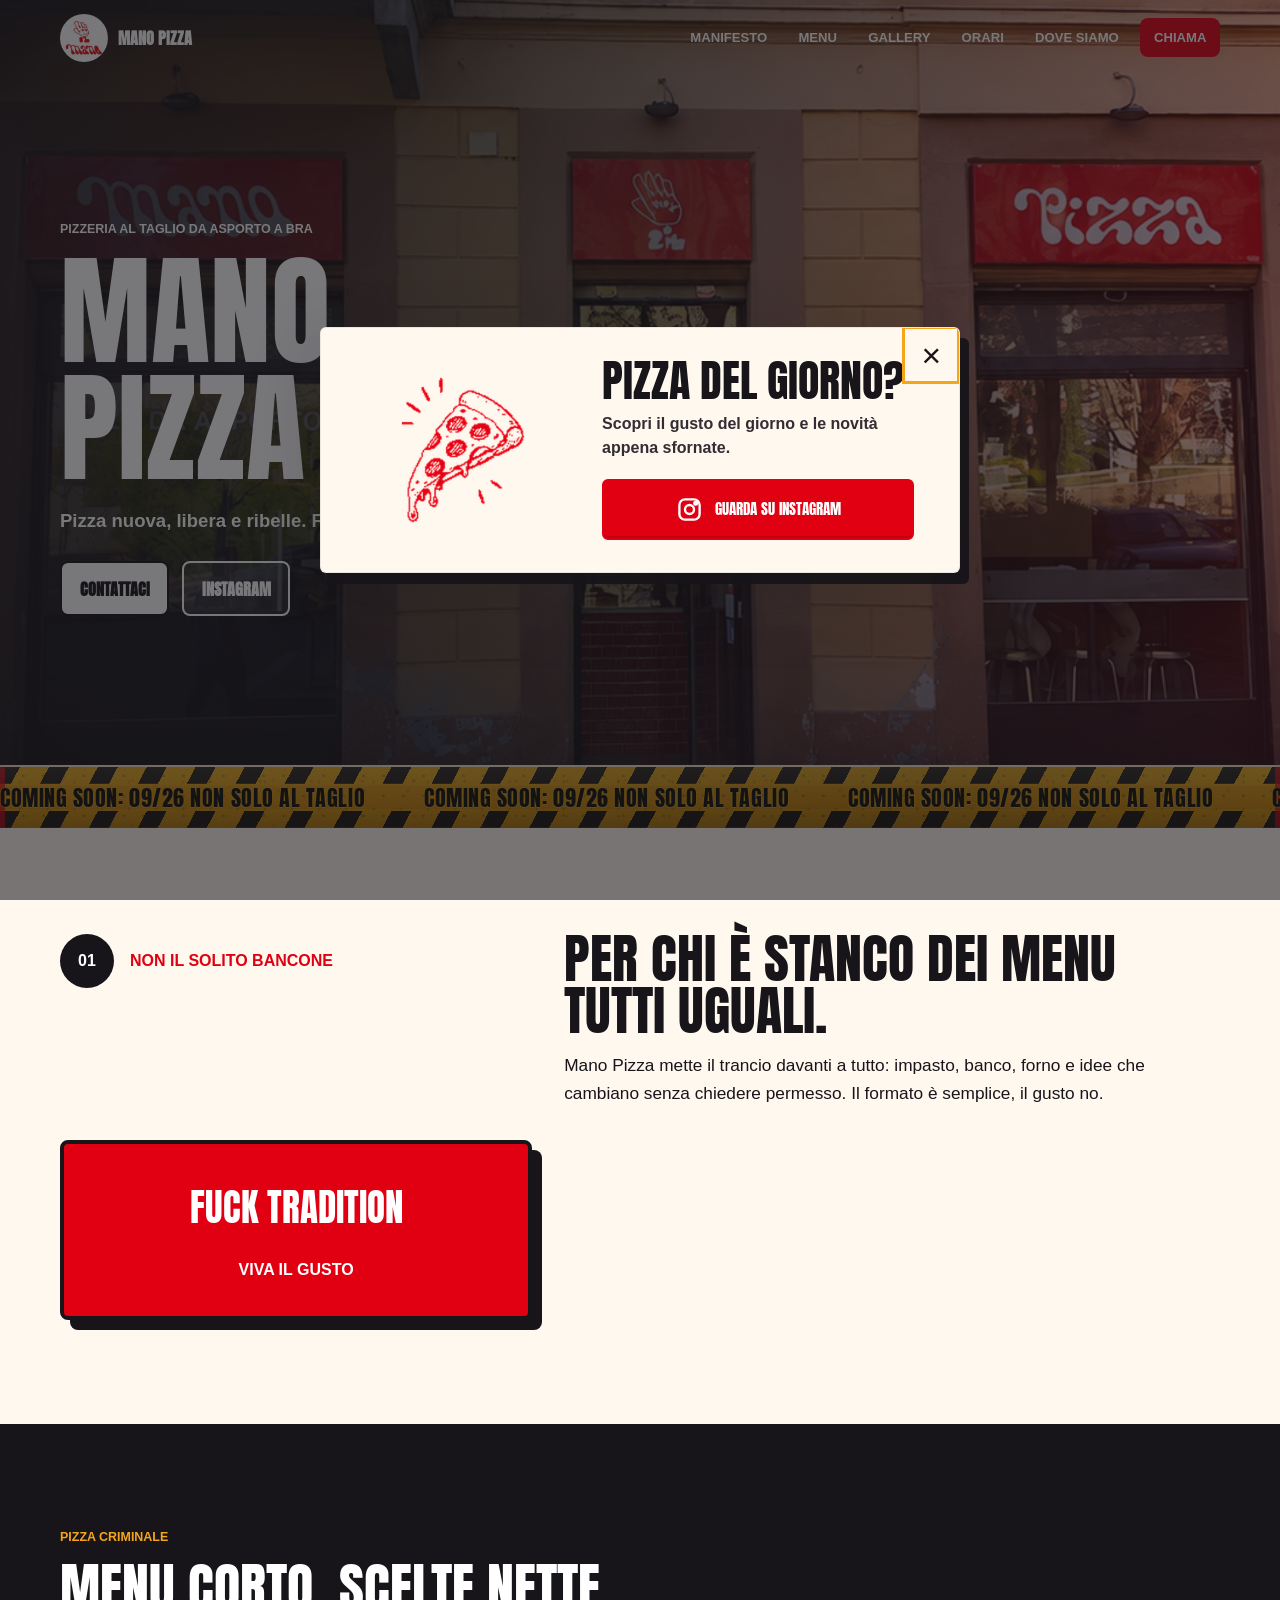
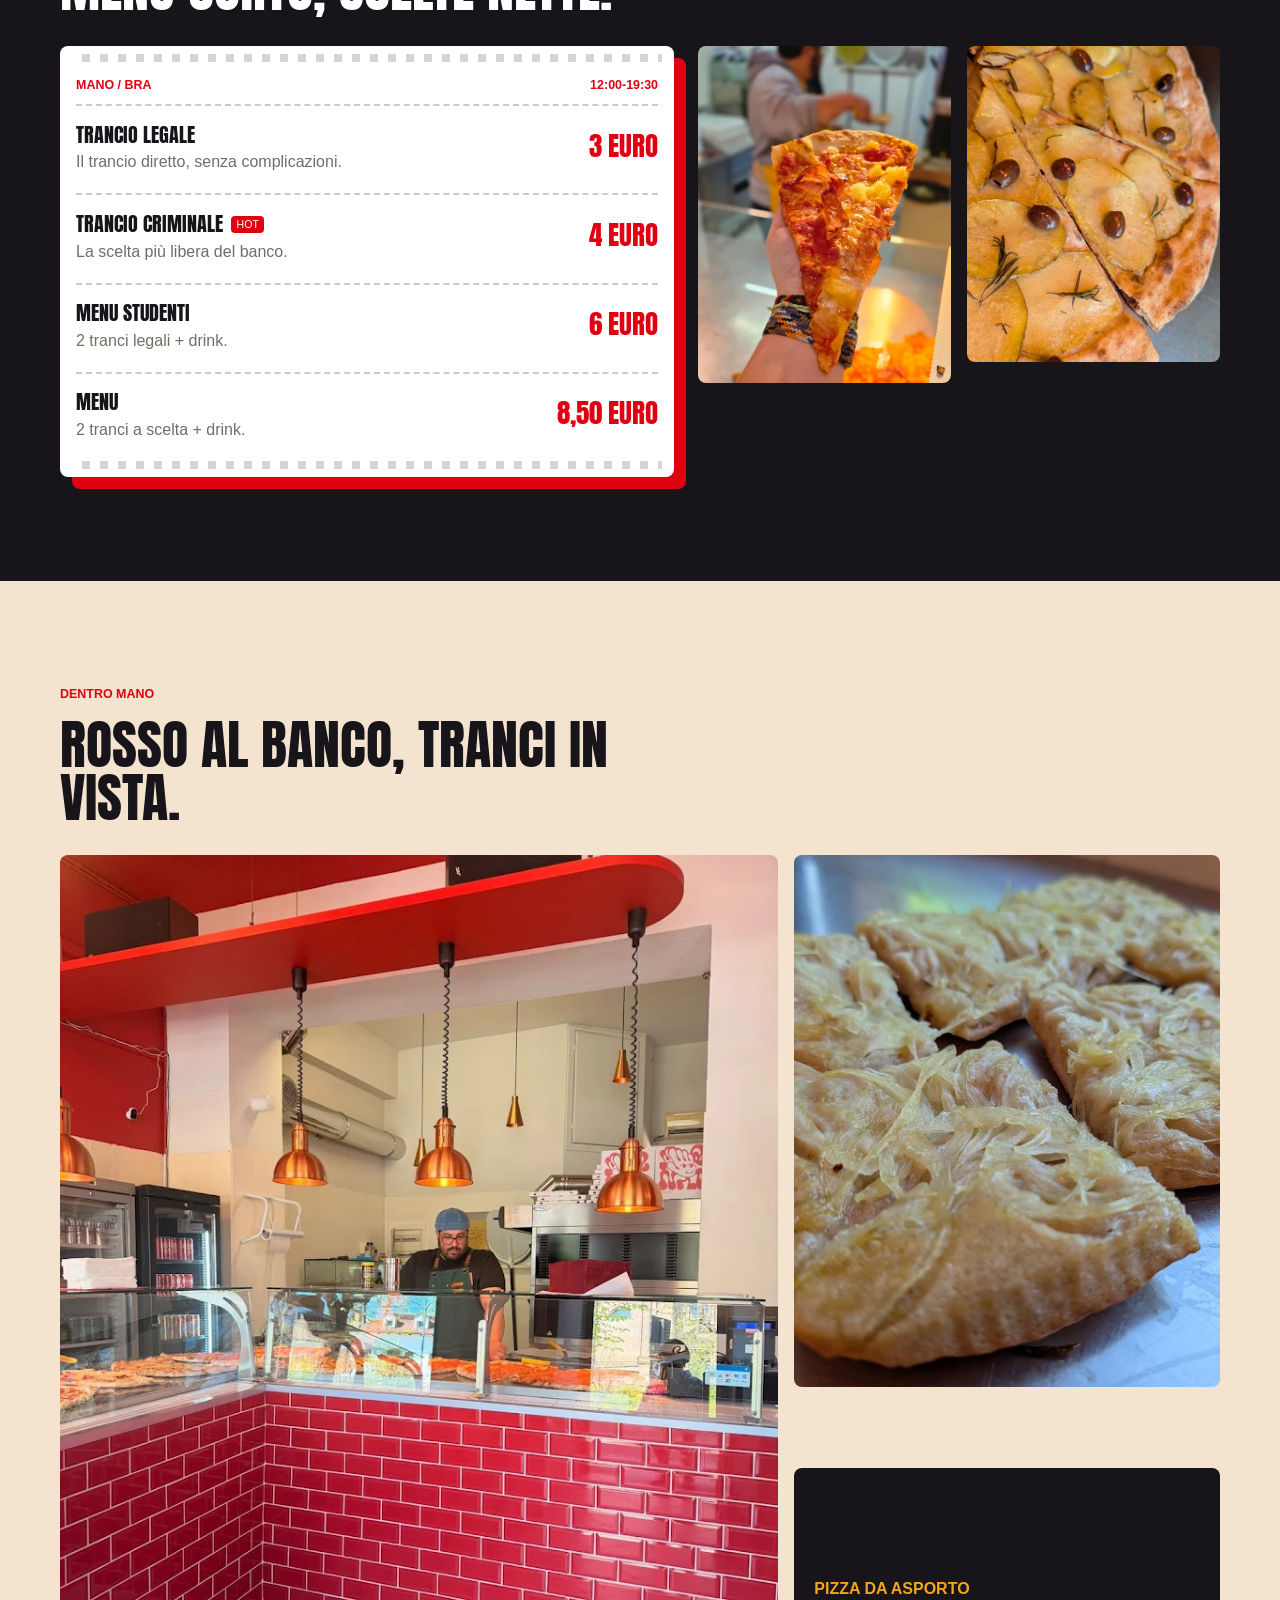
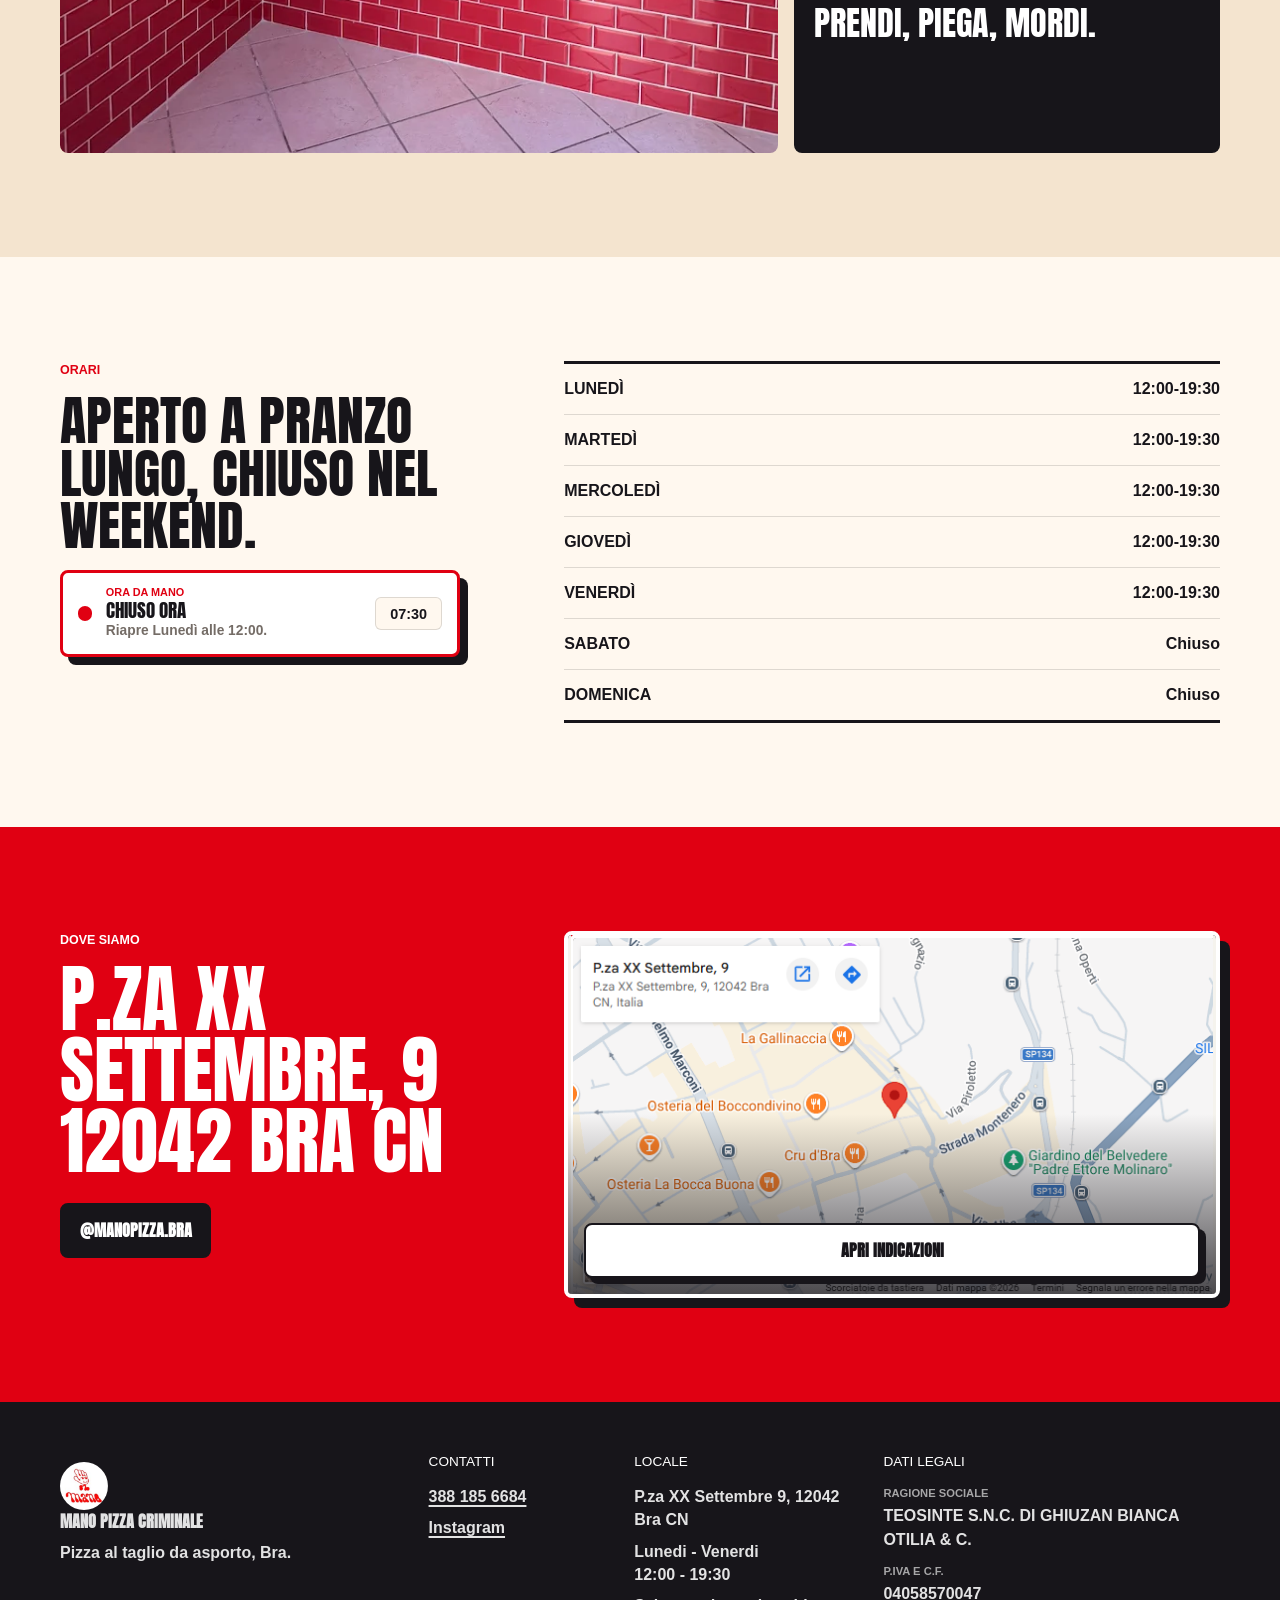
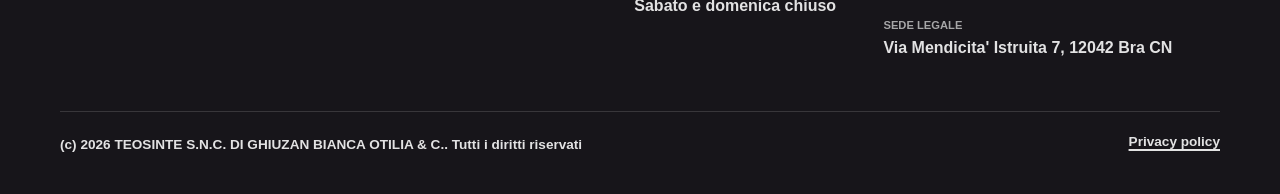
==== commit 1c741570: "Add pop-up" ====
--- a/index.html
+++ b/index.html
@@ -24,7 +24,7 @@
   <link rel="apple-touch-icon" href="assets/mano-logo.jpg" />
   <link rel="manifest" href="manifest.json" />
   <link rel="preload" as="image" href="assets/mano-storefront.webp" />
-  <link rel="stylesheet" href="styles.css?v=20260602-1930" />
+  <link rel="stylesheet" href="styles.css?v=20260603-2200" />
 
   <script type="application/ld+json">
   {
@@ -61,6 +61,37 @@
 <body>
   <a class="skip-link" href="#main">Salta al contenuto</a>
 
+  <div class="instagram-popup" data-instagram-popup hidden>
+    <div class="instagram-popup__backdrop" data-instagram-popup-overlay></div>
+    <div
+      class="instagram-popup__dialog"
+      role="dialog"
+      aria-modal="true"
+      aria-labelledby="instagram-popup-title"
+      aria-describedby="instagram-popup-description"
+      tabindex="-1"
+    >
+      <button class="instagram-popup__close" type="button" aria-label="Chiudi popup" data-instagram-popup-close>
+        <span aria-hidden="true">&times;</span>
+      </button>
+      <div class="instagram-popup__art" aria-hidden="true">
+        <img src="assets/pizza-del-giorno.png" width="400" height="400" alt="" />
+      </div>
+      <div class="instagram-popup__content">
+        <h2 class="instagram-popup__title" id="instagram-popup-title">PIZZA DEL GIORNO?</h2>
+        <p class="instagram-popup__description" id="instagram-popup-description">Scopri il gusto del giorno e le novit&agrave; appena sfornate.</p>
+        <a class="instagram-popup__cta" href="https://www.instagram.com/manopizza.bra" target="_blank" rel="noopener noreferrer" data-instagram-popup-cta>
+          <svg viewBox="0 0 24 24" aria-hidden="true" focusable="false">
+            <rect x="3" y="3" width="18" height="18" rx="5"></rect>
+            <circle cx="12" cy="12" r="4"></circle>
+            <circle cx="17.5" cy="6.5" r="1.2"></circle>
+          </svg>
+          <span>GUARDA SU INSTAGRAM</span>
+        </a>
+      </div>
+    </div>
+  </div>
+
   <header class="site-header" data-site-header>
     <nav class="nav" aria-label="Navigazione principale">
       <a class="brand" href="#top" aria-label="Mano Pizza home">
@@ -239,14 +270,11 @@
       <div class="container location__grid">
         <div class="location__copy reveal">
           <p class="eyebrow">Dove siamo</p>
-          <h2 id="location-title">In Piazza XX Settembre, a Bra.</h2>
-          <address>
-            Mano Pizza<br />
-            P.za XX Settembre, 9<br />
-            12042 Bra CN
+          <address class="location__address" id="location-title">
+            <span>P.za XX Settembre, 9</span>
+            <span>12042 Bra CN</span>
           </address>
           <div class="contact-actions">
-            <a class="button button--red" href="tel:+393881856684">388 185 6684</a>
             <a class="button button--ink" href="https://www.instagram.com/manopizza.bra" target="_blank" rel="noopener noreferrer">@manopizza.bra</a>
           </div>
         </div>
@@ -288,11 +316,11 @@
       </div>
     </div>
     <div class="container footer-bottom">
-      <p>(c) 2026 Mano Pizza Criminale. Tutti i diritti riservati</p>
+      <p>(c) 2026 TEOSINTE S.N.C. DI GHIUZAN BIANCA OTILIA &amp; C.. Tutti i diritti riservati</p>
       <a href="privacy.html">Privacy policy</a>
     </div>
   </footer>
 
-  <script src="script.js?v=20260512-2210"></script>
+  <script src="script.js?v=20260603-2215"></script>
 </body>
 </html>
--- a/styles.css
+++ b/styles.css
@@ -196,6 +196,147 @@
   color: var(--white);
   background: var(--ink);
   border-color: var(--ink);
+}
+
+.instagram-popup {
+  position: fixed;
+  inset: 0;
+  z-index: 200;
+  display: grid;
+  place-items: center;
+  padding:
+    max(1rem, env(safe-area-inset-top))
+    max(1rem, env(safe-area-inset-right))
+    max(1rem, env(safe-area-inset-bottom))
+    max(1rem, env(safe-area-inset-left));
+}
+
+.instagram-popup__backdrop {
+  position: absolute;
+  inset: 0;
+  background: rgba(23, 21, 26, 0.58);
+  opacity: 0;
+  transition: opacity 200ms ease;
+}
+
+.instagram-popup__dialog {
+  position: relative;
+  z-index: 1;
+  display: grid;
+  grid-template-columns: minmax(140px, 0.72fr) minmax(0, 1fr);
+  align-items: center;
+  gap: 1.4rem;
+  width: min(calc(100vw - 32px), 640px);
+  max-height: calc(100vh - 32px);
+  max-height: calc(100dvh - 32px);
+  overflow-y: auto;
+  padding: 2rem 2rem 2rem 1.55rem;
+  color: var(--ink);
+  background: var(--paper);
+  border: 1px solid rgba(23, 21, 26, 0.08);
+  border-radius: 6px;
+  box-shadow: 9px 11px 0 rgba(23, 21, 26, 0.95), 0 24px 70px rgba(23, 21, 26, 0.24);
+  opacity: 0;
+  transform: translateY(12px);
+  transition: opacity 200ms ease, transform 200ms ease;
+}
+
+.instagram-popup.is-active .instagram-popup__backdrop,
+.instagram-popup.is-active .instagram-popup__dialog {
+  opacity: 1;
+}
+
+.instagram-popup.is-active .instagram-popup__dialog {
+  transform: translateY(0);
+}
+
+.instagram-popup__close {
+  position: absolute;
+  top: 0.35rem;
+  right: 0.35rem;
+  display: inline-grid;
+  place-items: center;
+  width: 44px;
+  height: 44px;
+  padding: 0;
+  border: 0;
+  color: var(--ink);
+  background: transparent;
+  font: 400 2.1rem/1 var(--font-body);
+  cursor: pointer;
+}
+
+.instagram-popup__close:hover {
+  color: var(--red);
+}
+
+.instagram-popup__art {
+  display: grid;
+  place-items: center;
+}
+
+.instagram-popup__art img {
+  width: 170px;
+}
+
+.instagram-popup__content {
+  min-width: 0;
+  padding-right: 0.8rem;
+}
+
+.instagram-popup__title {
+  margin: 0;
+  color: var(--ink);
+  font-size: 2.75rem;
+  line-height: 0.92;
+}
+
+.instagram-popup__description {
+  max-width: 23rem;
+  margin: 0.75rem 0 1.25rem;
+  color: var(--ink-soft);
+  font-size: 1rem;
+  font-weight: 700;
+  line-height: 1.45;
+}
+
+.instagram-popup__cta {
+  display: inline-flex;
+  align-items: center;
+  justify-content: center;
+  gap: 0.75rem;
+  min-height: 58px;
+  width: 100%;
+  padding: 0.95rem 1.1rem;
+  color: var(--white);
+  background: var(--red);
+  border: 2px solid var(--red);
+  border-radius: 6px;
+  box-shadow: inset 0 -2px 0 rgba(23, 21, 26, 0.16);
+  font-family: var(--font-display);
+  font-size: 0.92rem;
+  font-weight: 400;
+  text-align: center;
+  text-decoration: none;
+  text-transform: uppercase;
+  transition: transform var(--fast), background-color var(--fast), border-color var(--fast);
+}
+
+.instagram-popup__cta:hover {
+  background: var(--red-dark);
+  border-color: var(--red-dark);
+  transform: translateY(-2px);
+}
+
+.instagram-popup__cta svg {
+  flex: 0 0 auto;
+  width: 27px;
+  height: 27px;
+  fill: none;
+  stroke: currentColor;
+  stroke-linecap: round;
+  stroke-linejoin: round;
+  stroke-width: 2.1;
 }
 
 .site-header {
@@ -906,12 +1047,21 @@
   color: var(--white);
 }
 
-.location address {
-  margin: 1rem 0 1.5rem;
+.location__address {
+  display: block;
+  max-width: 11ch;
+  margin: 0 0 1.65rem;
+  font-family: var(--font-display);
   font-style: normal;
-  font-size: 1.08rem;
-  font-weight: 800;
-  line-height: 1.6;
+  font-size: clamp(2.55rem, 9vw, 4.6rem);
+  font-weight: 400;
+  line-height: 0.96;
+  letter-spacing: 0;
+  text-transform: uppercase;
+}
+
+.location__address span {
+  display: block;
 }
 
 .location-photo {
@@ -1190,6 +1340,42 @@
 .reveal.is-visible {
   opacity: 1;
   transform: translateY(0);
+}
+
+@media (max-width: 699px) {
+  .instagram-popup__dialog {
+    grid-template-columns: 1fr;
+    gap: 0.55rem;
+    padding: 1.45rem;
+    padding-top: 1.65rem;
+    box-shadow: 6px 8px 0 rgba(23, 21, 26, 0.95), 0 18px 52px rgba(23, 21, 26, 0.26);
+  }
+
+  .instagram-popup__art {
+    justify-content: start;
+  }
+
+  .instagram-popup__art img {
+    width: 128px;
+  }
+
+  .instagram-popup__content {
+    padding-right: 0;
+  }
+
+  .instagram-popup__title {
+    padding-right: 2.35rem;
+    font-size: 2.2rem;
+  }
+
+  .instagram-popup__description {
+    margin: 0.65rem 0 1rem;
+    font-size: 0.96rem;
+  }
+
+  .instagram-popup__cta {
+    min-height: 54px;
+  }
 }
 
 @media (min-width: 700px) {
@@ -1348,6 +1534,24 @@
     grid-column: 2;
     justify-self: start;
   }
+
+  .instagram-popup__dialog {
+    padding: 1.25rem;
+  }
+
+  .instagram-popup__art img {
+    width: 108px;
+  }
+
+  .instagram-popup__title {
+    font-size: 1.95rem;
+  }
+
+  .instagram-popup__cta {
+    gap: 0.55rem;
+    padding-inline: 0.85rem;
+    font-size: 0.82rem;
+  }
 }
 
 @media (prefers-reduced-motion: reduce) {
@@ -1367,4 +1571,8 @@
     opacity: 1;
     transform: none;
   }
-}
+
+  .instagram-popup__dialog {
+    transform: none;
+  }
+}
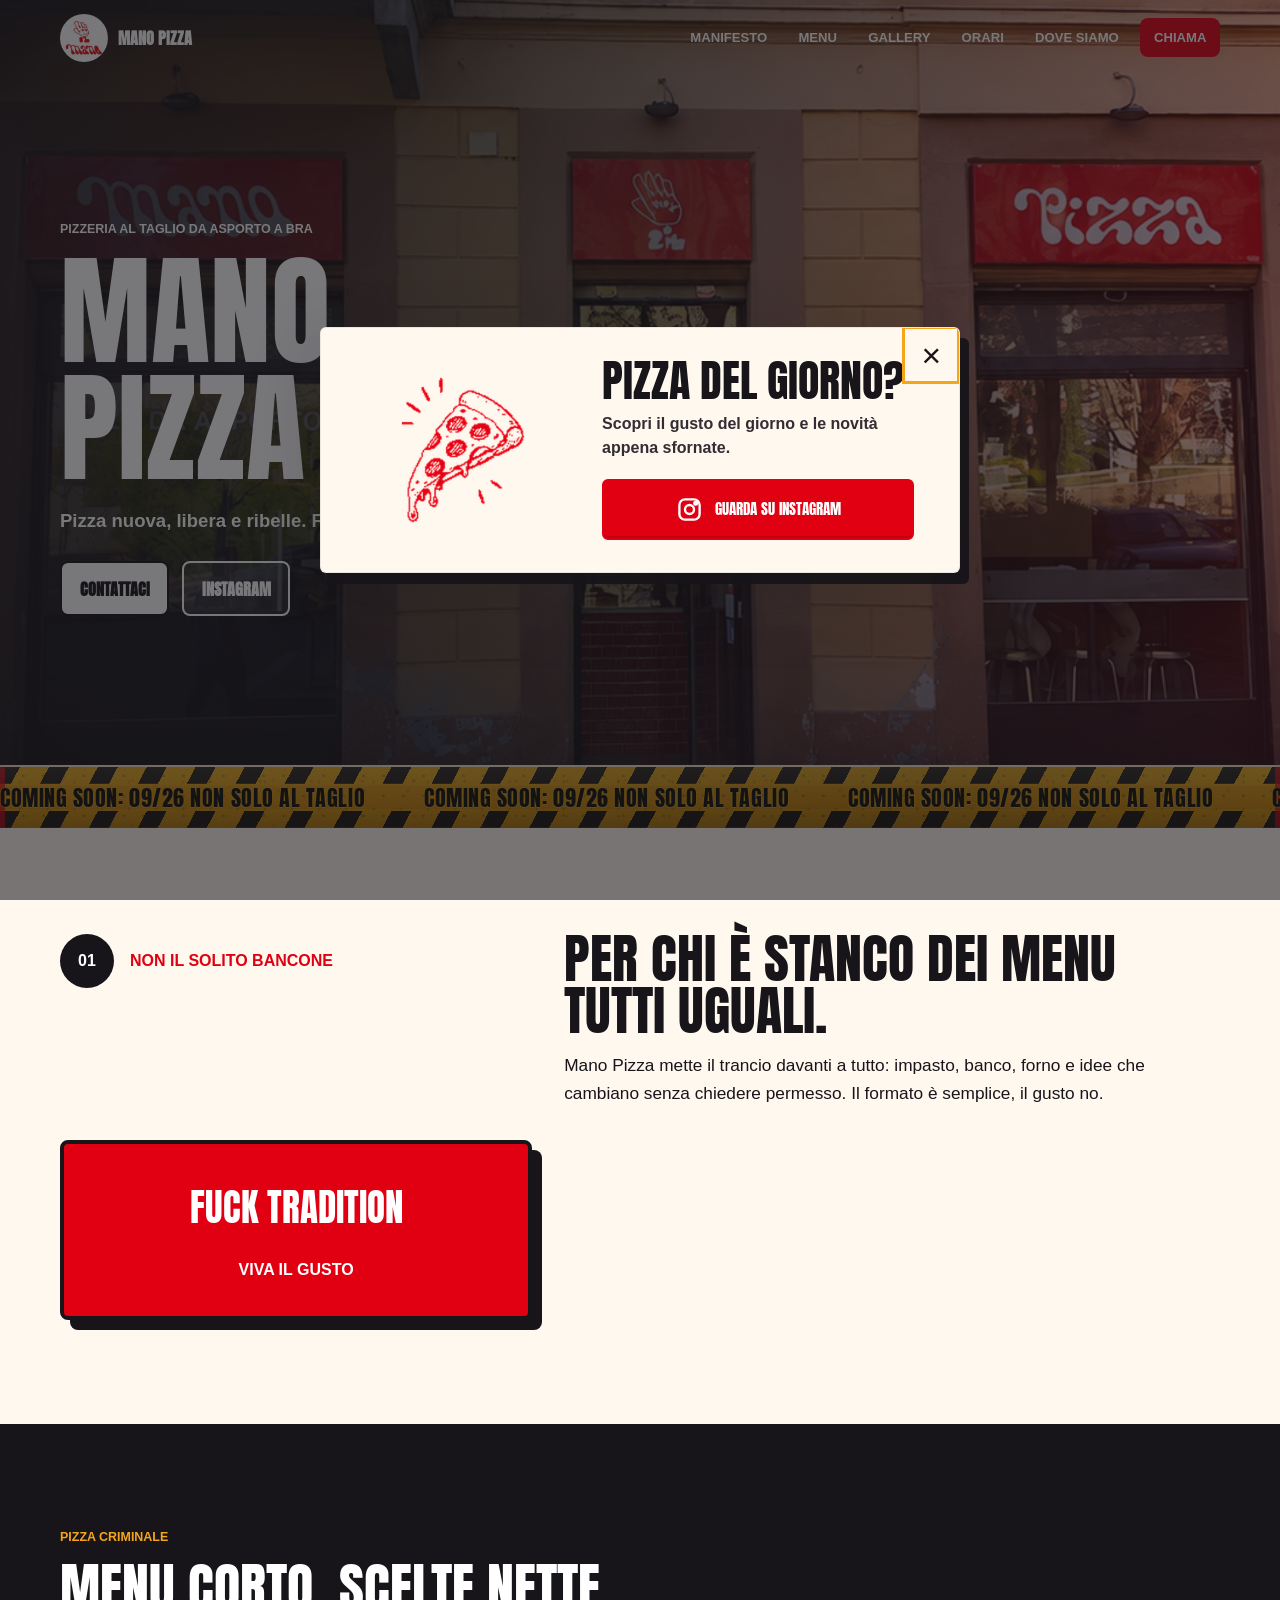
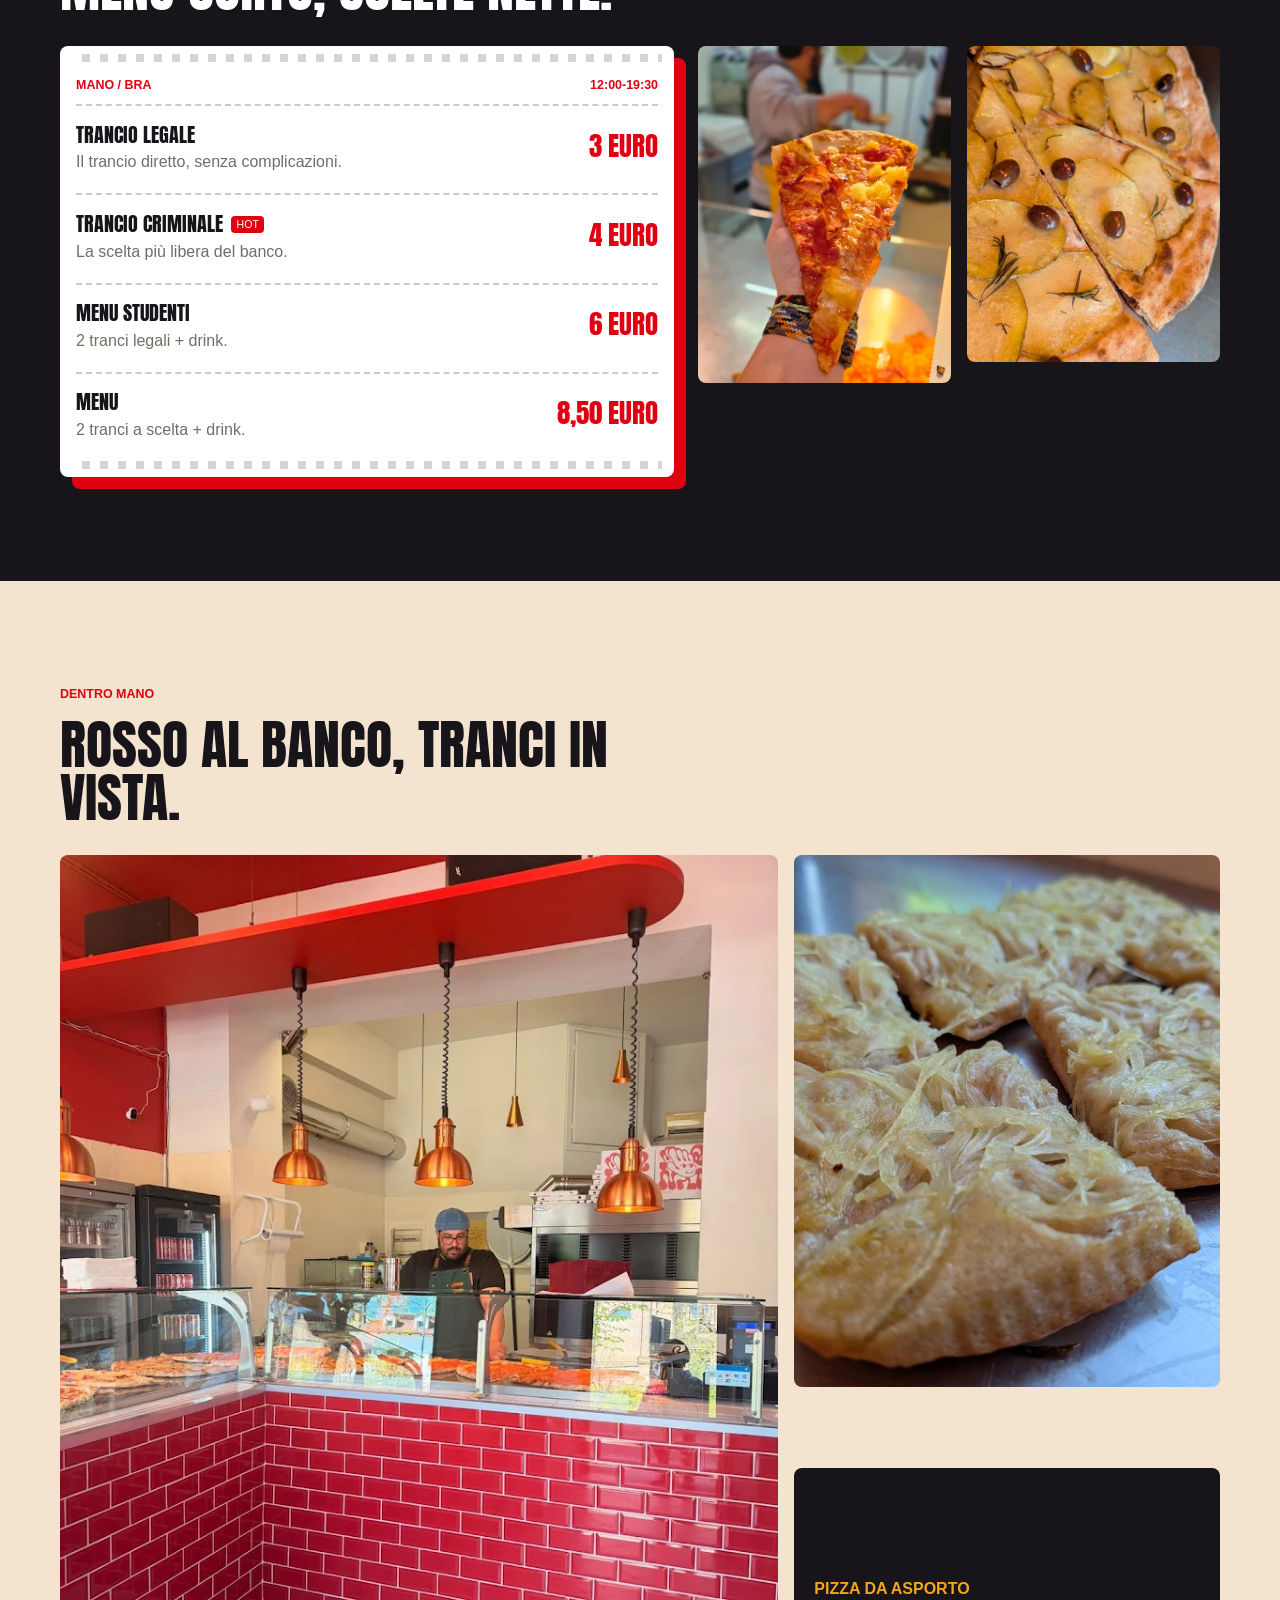
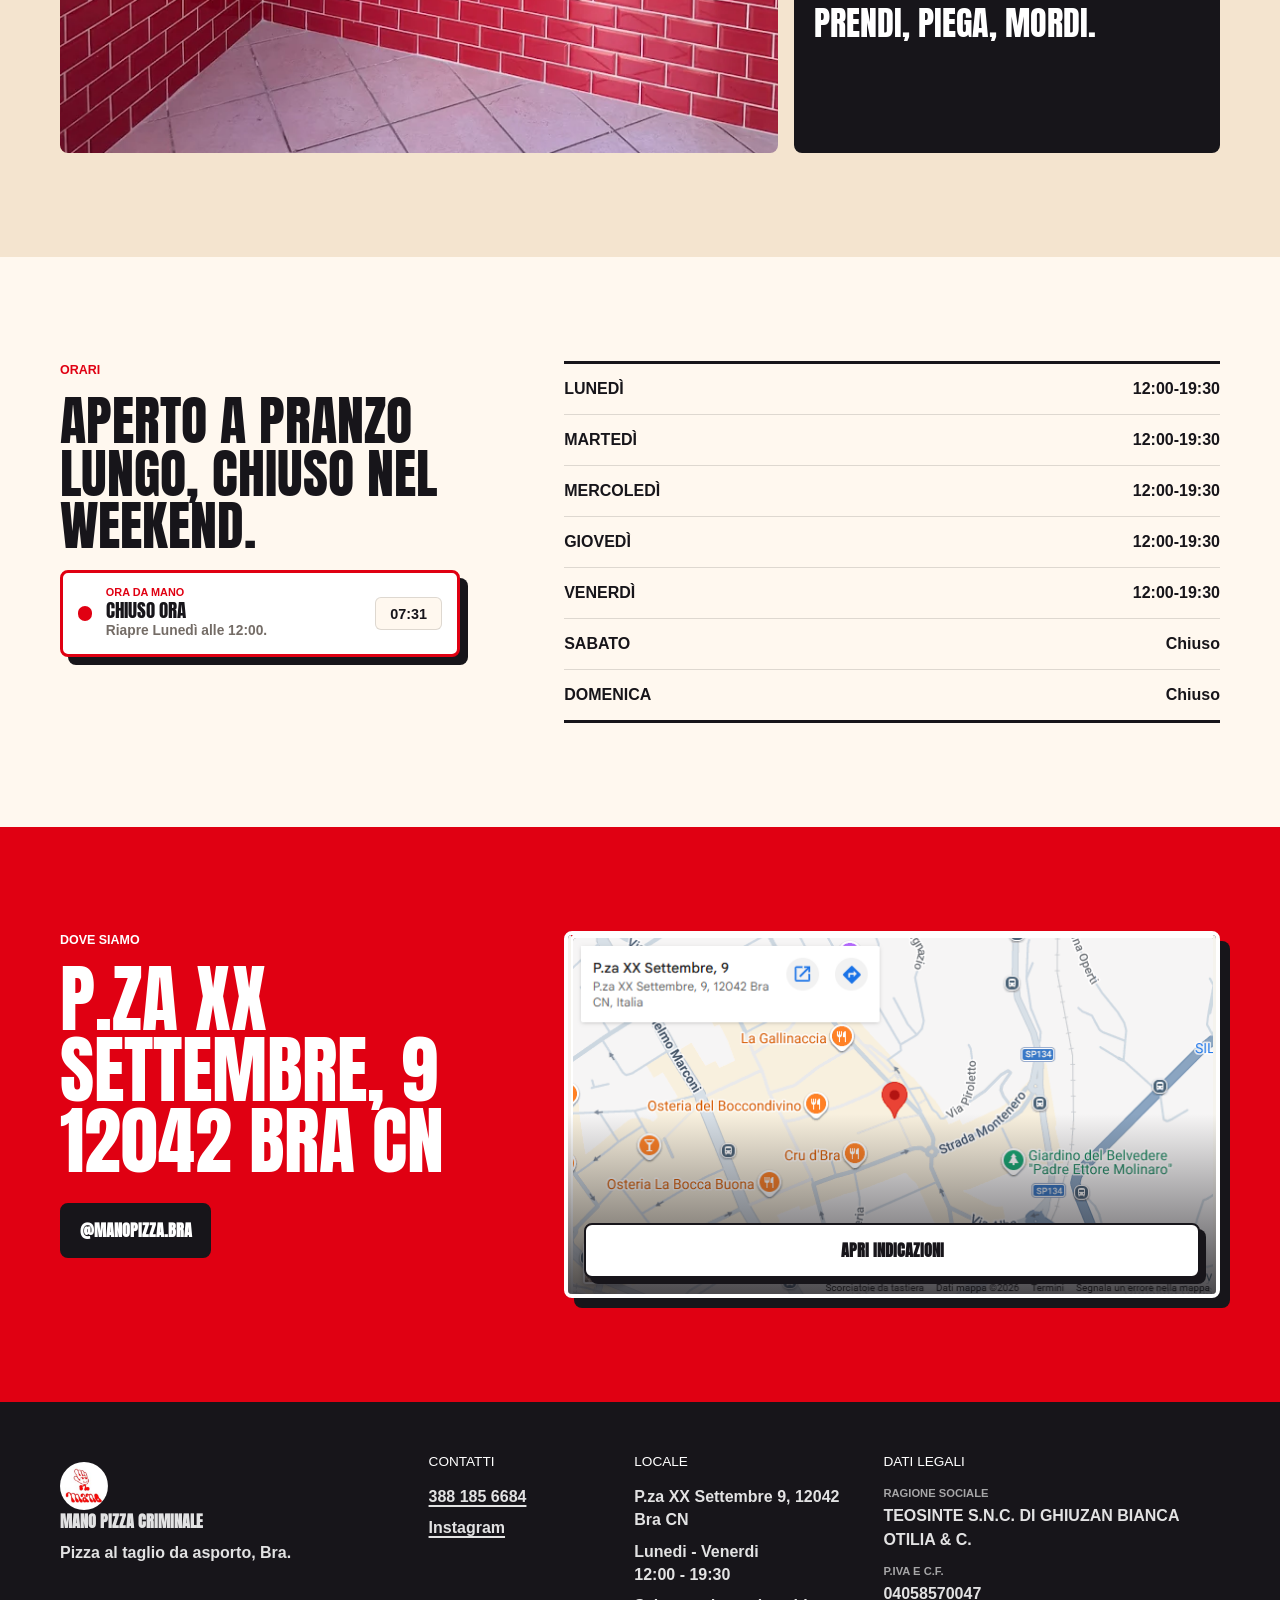
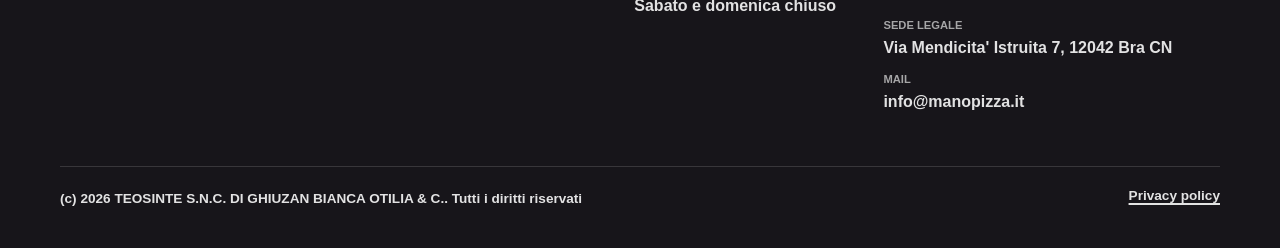
==== commit c80cd42c: "Commit finale" ====
--- a/index.html
+++ b/index.html
@@ -313,6 +313,7 @@
         <p><span>Ragione sociale</span>TEOSINTE S.N.C. DI GHIUZAN BIANCA OTILIA &amp; C.</p>
         <p><span>P.IVA e C.F.</span>04058570047</p>
         <p><span>Sede legale</span>Via Mendicita' Istruita 7, 12042 Bra CN</p>
+        <p><span>Mail</span>info@manopizza.it</p>
       </div>
     </div>
     <div class="container footer-bottom">
@@ -321,6 +322,6 @@
     </div>
   </footer>
 
-  <script src="script.js?v=20260603-2215"></script>
+  <script src="script.js?v=20260603-2250"></script>
 </body>
 </html>
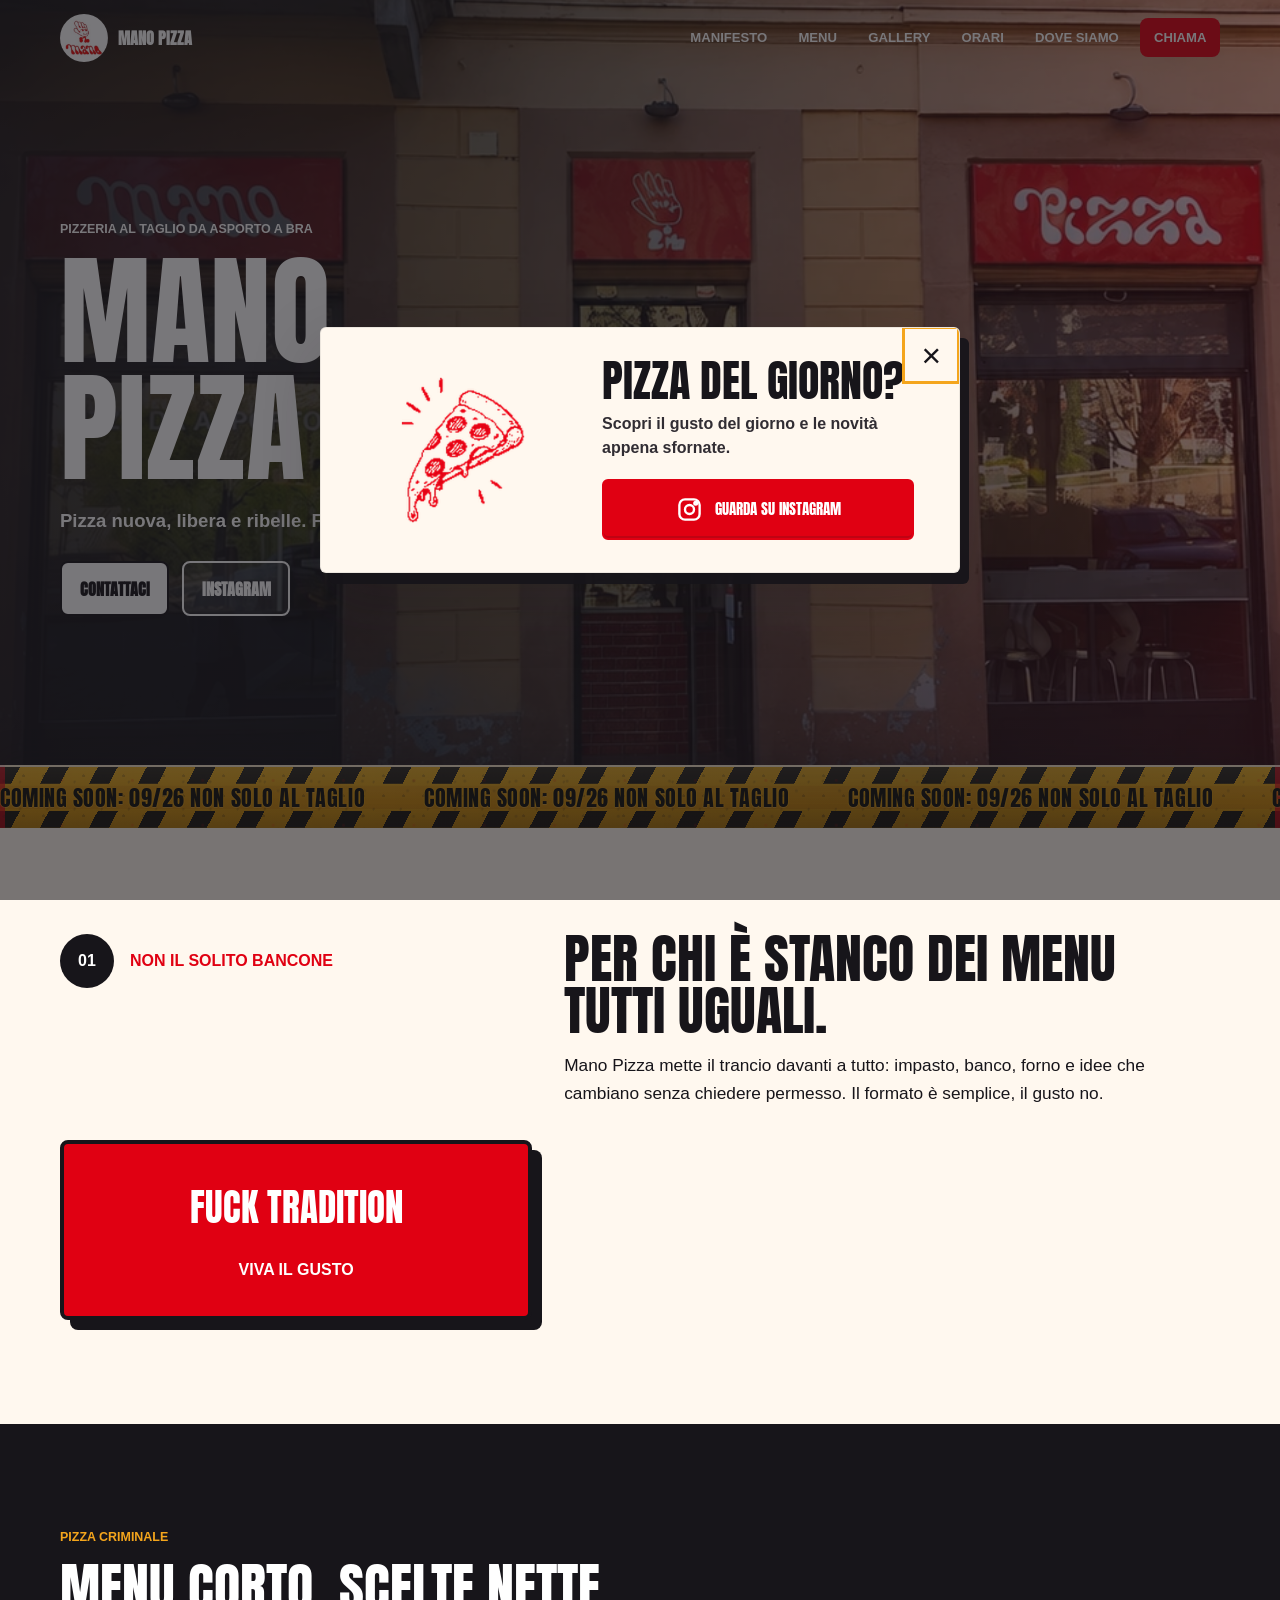
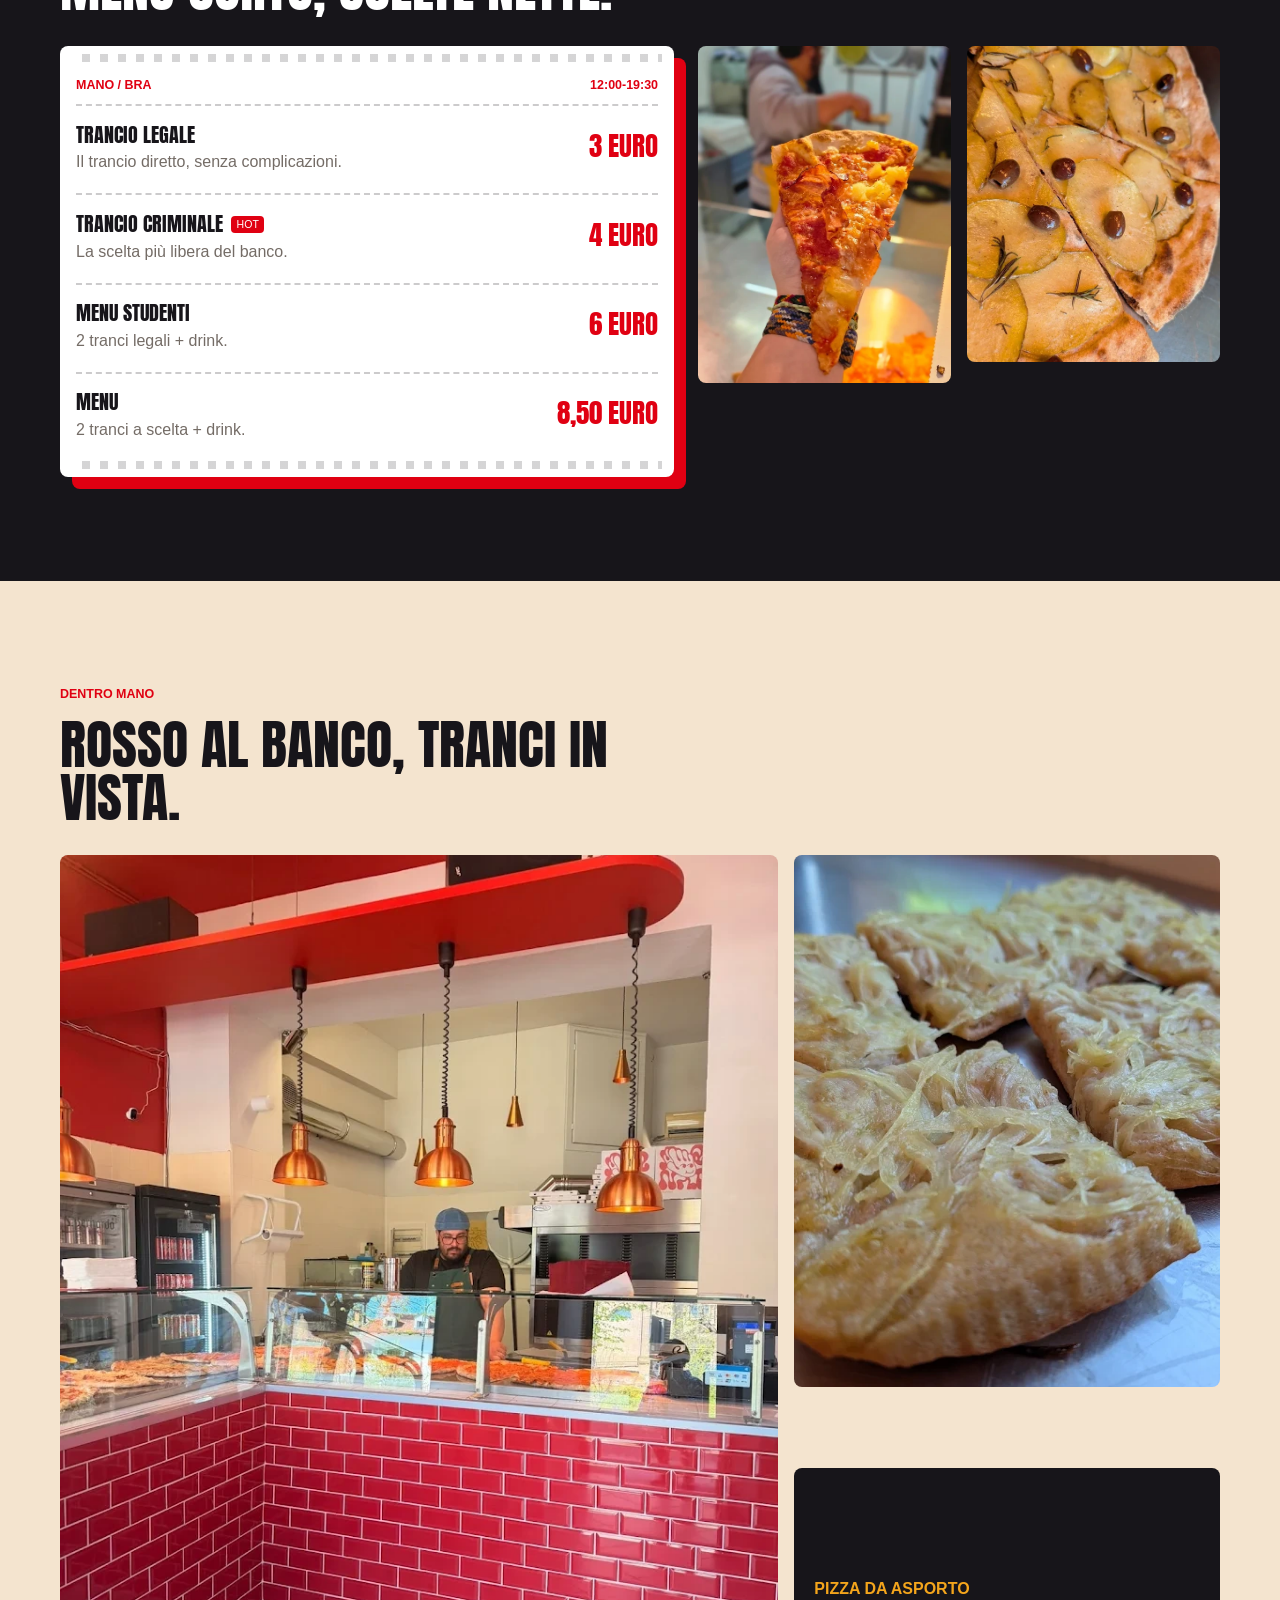
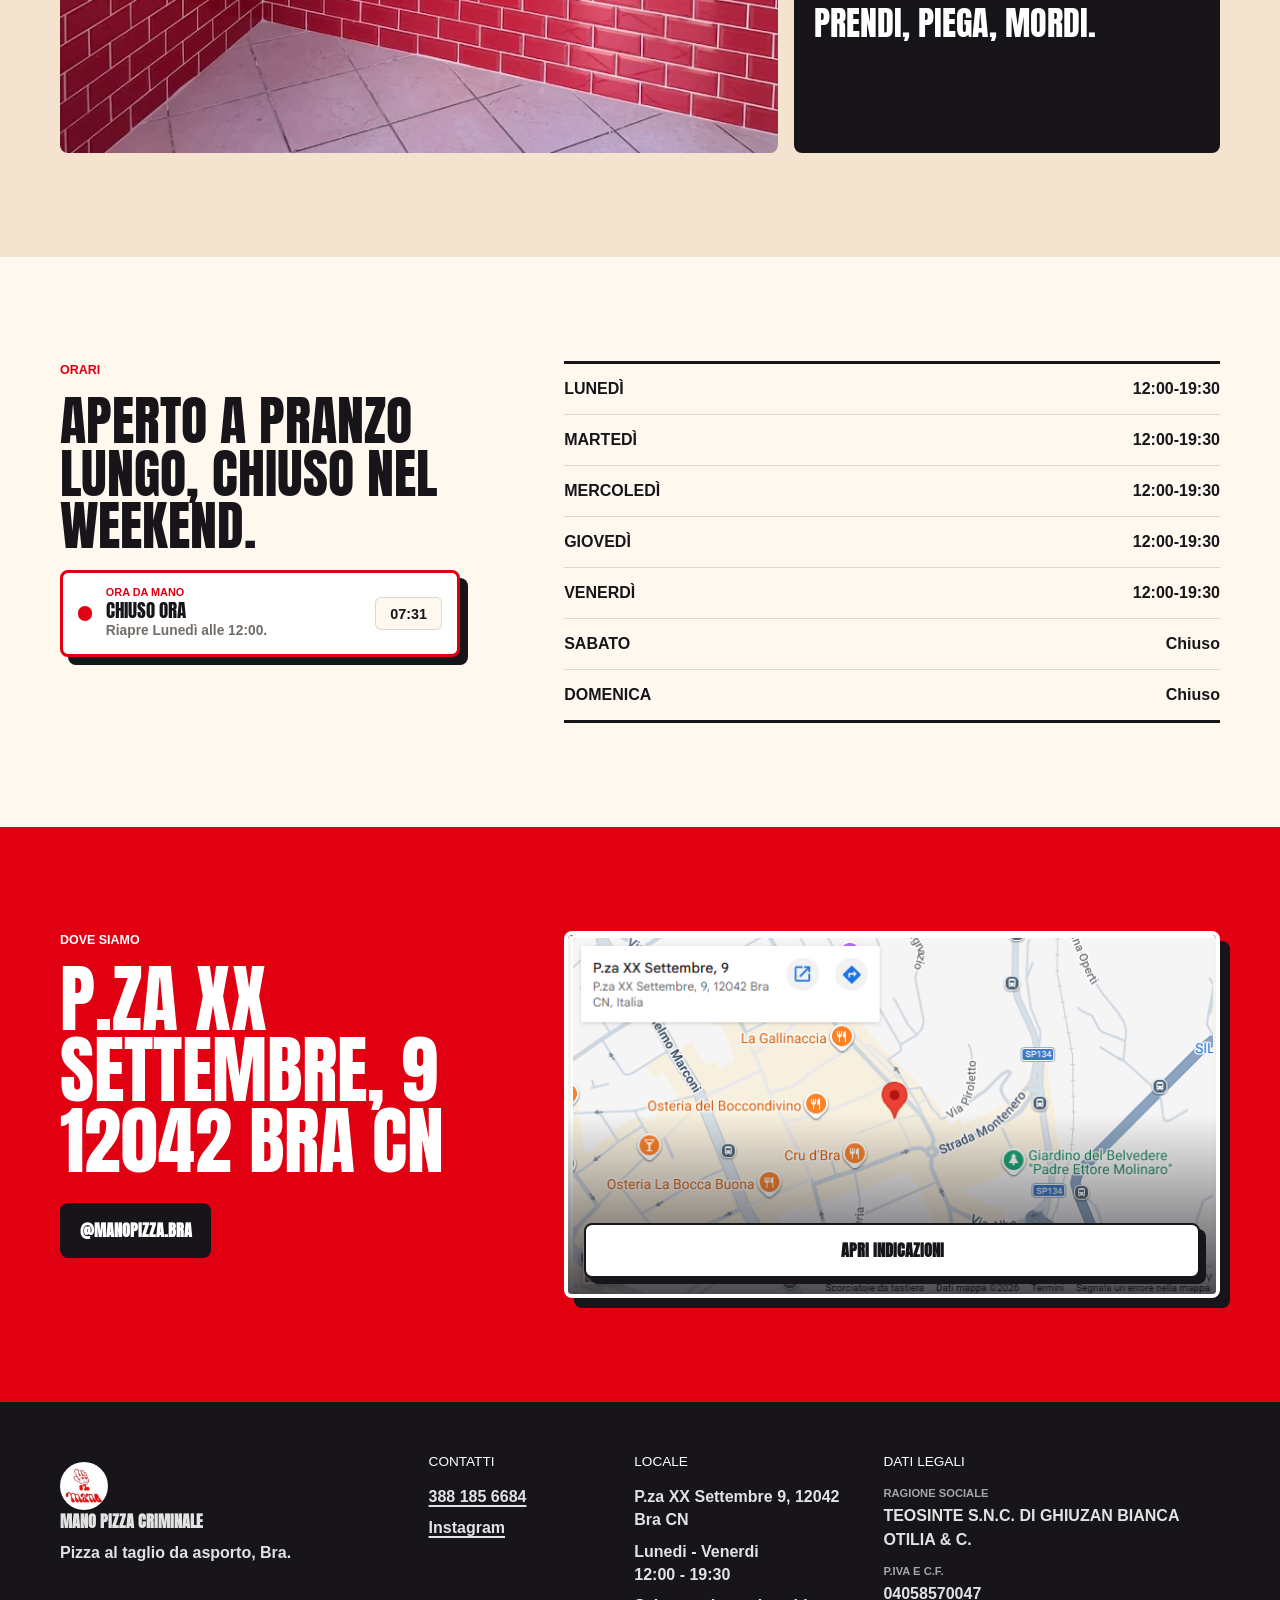
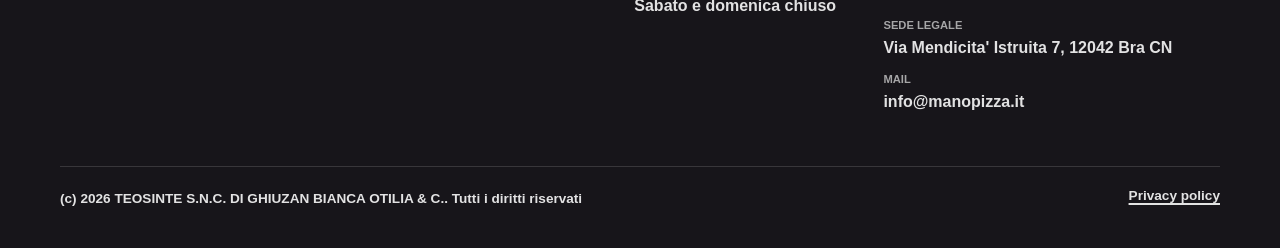
==== commit 2e828d98: "End commit" ====
--- a/index.html
+++ b/index.html
@@ -24,7 +24,7 @@
   <link rel="apple-touch-icon" href="assets/mano-logo.jpg" />
   <link rel="manifest" href="manifest.json" />
   <link rel="preload" as="image" href="assets/mano-storefront.webp" />
-  <link rel="stylesheet" href="styles.css?v=20260603-2200" />
+  <link rel="stylesheet" href="styles.css?v=20260603-2310" />
 
   <script type="application/ld+json">
   {
--- a/styles.css
+++ b/styles.css
@@ -1513,6 +1513,10 @@
     width: 100%;
   }
 
+  .location-photo__button {
+    width: auto;
+  }
+
   .legal-tools__inner {
     align-items: stretch;
   }
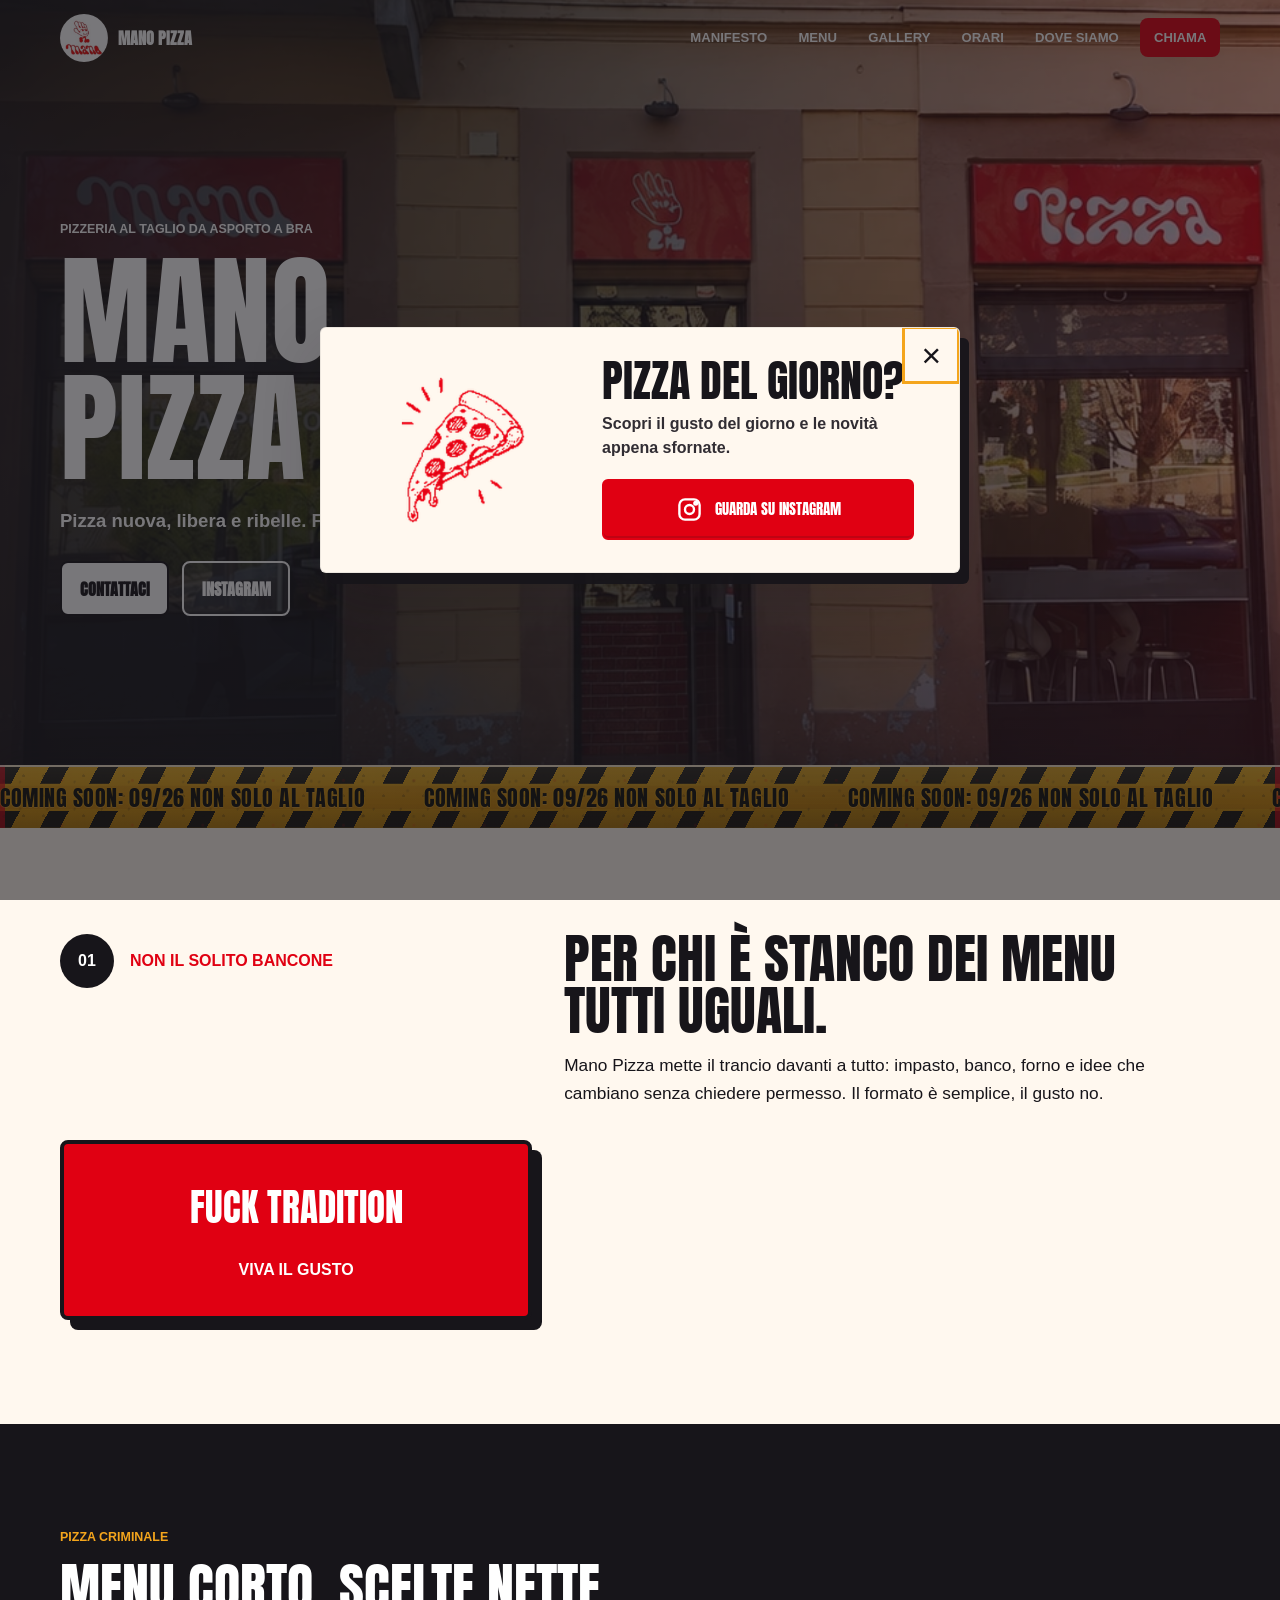
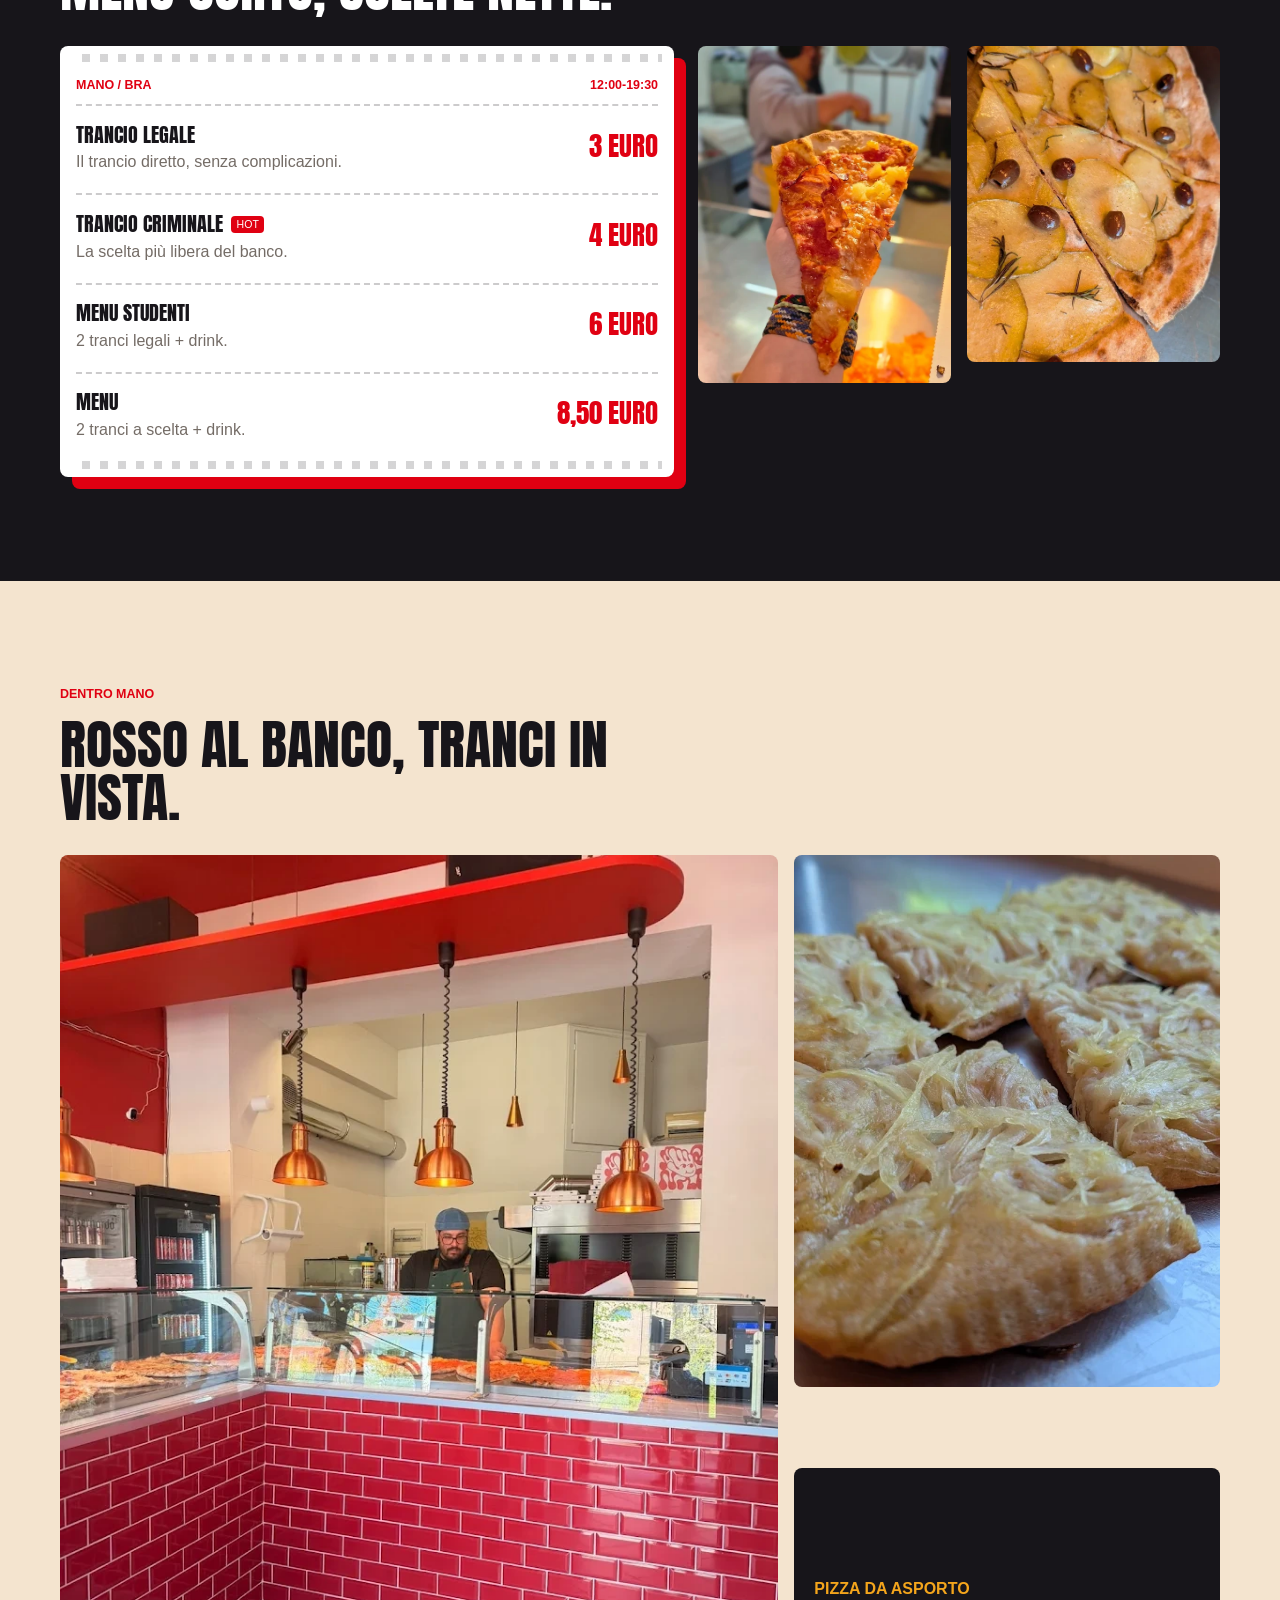
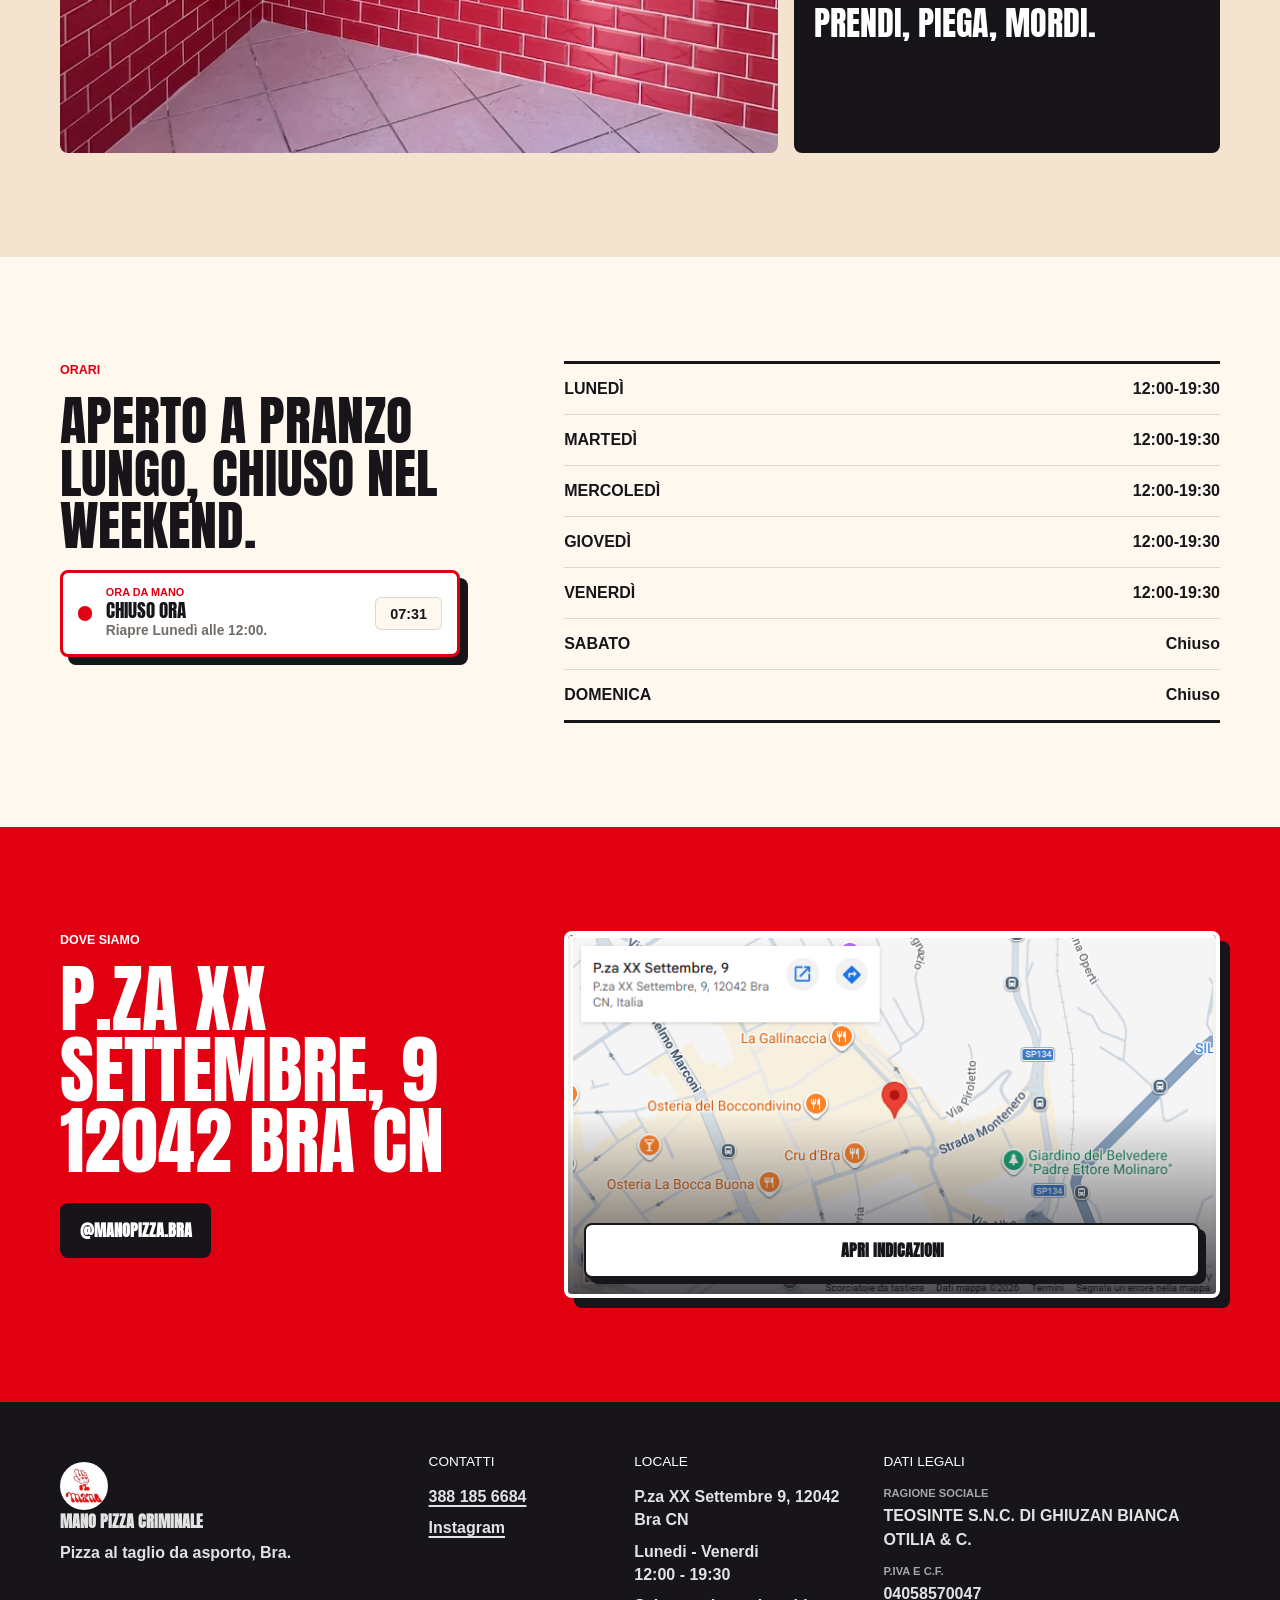
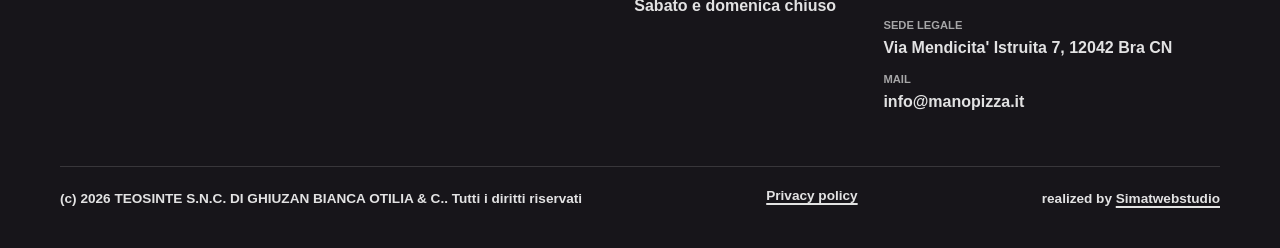
==== commit 9c49ff1f: "Sistemato footer e crediti" ====
--- a/index.html
+++ b/index.html
@@ -291,7 +291,7 @@
   <footer class="site-footer">
     <div class="container footer__grid">
       <div class="footer__brand-column">
-        <a class="footer-brand" href="#top">
+        <a class="footer-brand" href="index.html#top">
           <img src="assets/mano-logo.jpg" width="150" height="150" alt="" />
           <span>Mano Pizza Criminale</span>
         </a>
@@ -319,6 +319,7 @@
     <div class="container footer-bottom">
       <p>(c) 2026 TEOSINTE S.N.C. DI GHIUZAN BIANCA OTILIA &amp; C.. Tutti i diritti riservati</p>
       <a href="privacy.html">Privacy policy</a>
+      <p class="footer-credit">realized by <a href="mailto:simatwebstudio@gmail.com">Simatwebstudio</a></p>
     </div>
   </footer>
 
--- a/styles.css
+++ b/styles.css
@@ -1331,6 +1331,10 @@
   color: rgba(255, 255, 255, 0.88);
 }
 
+.footer-credit {
+  text-align: right;
+}
+
 .reveal {
   opacity: 0;
   transform: translateY(18px);
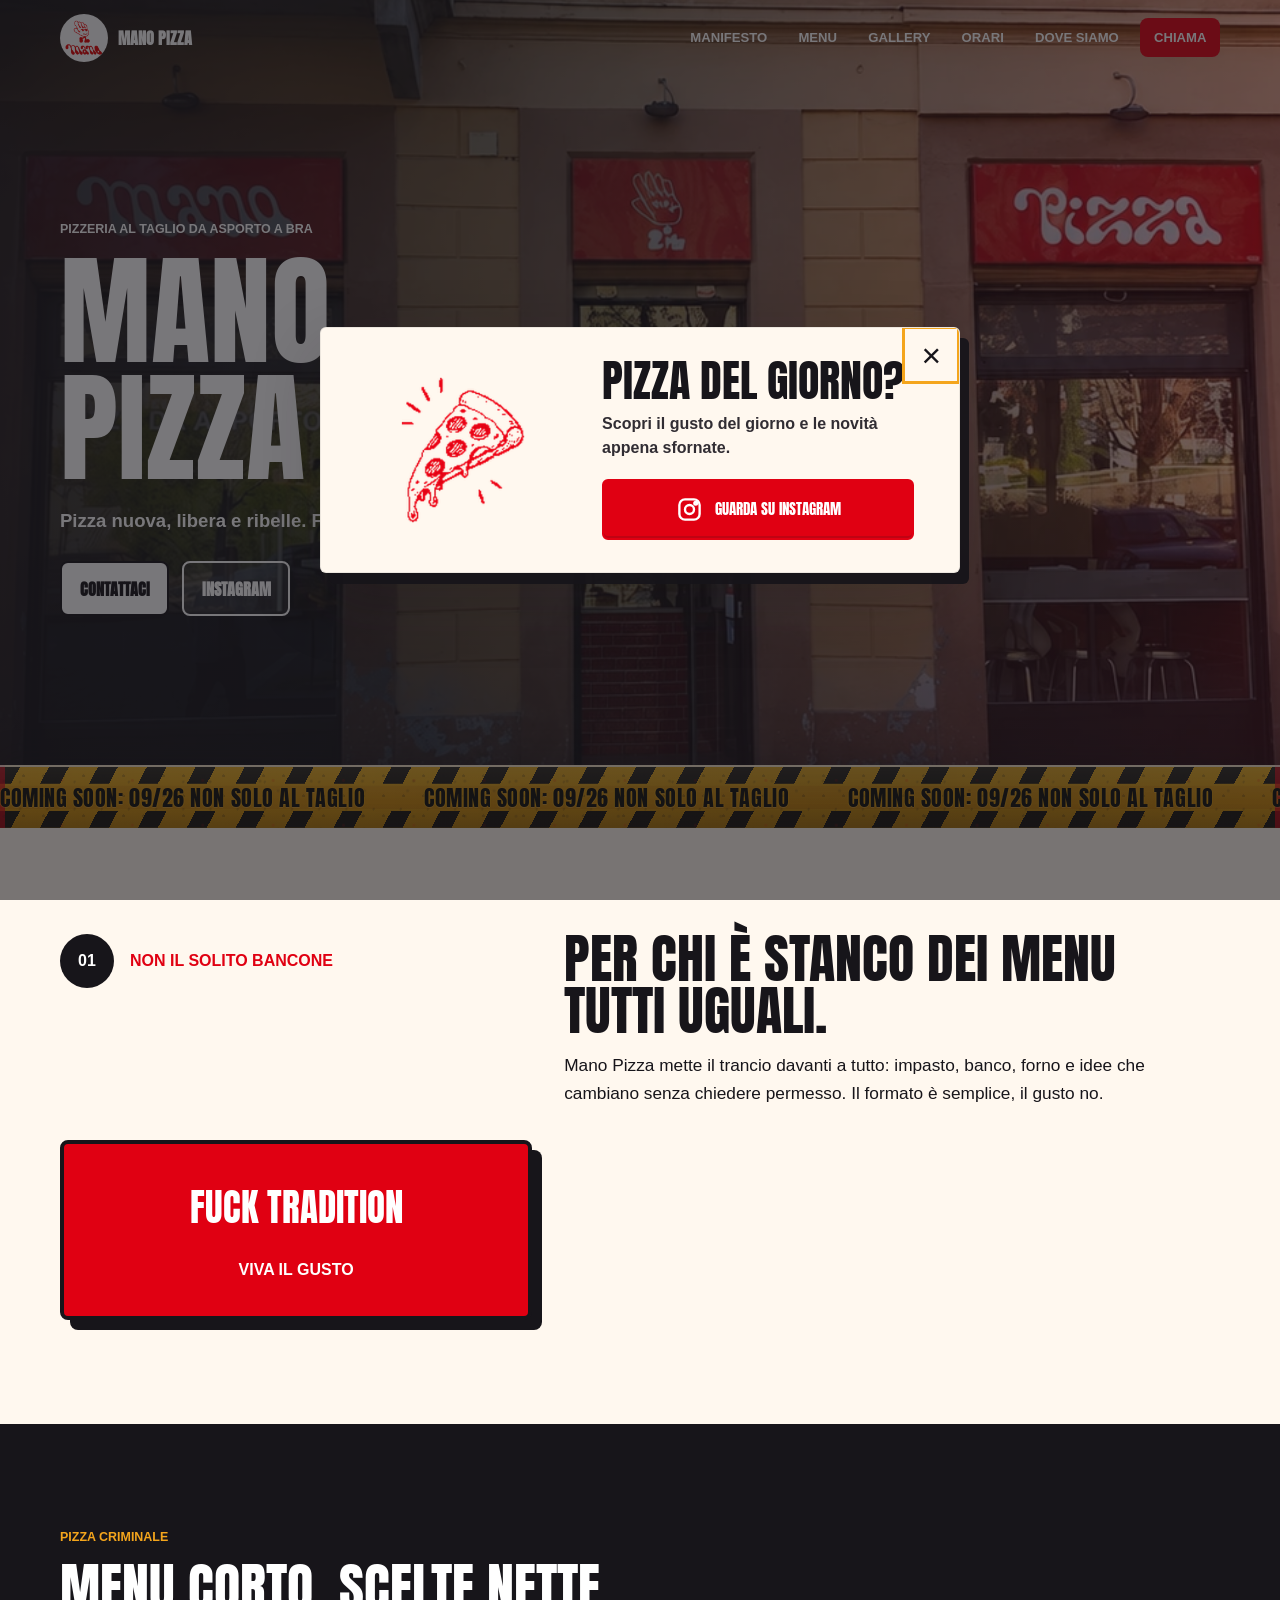
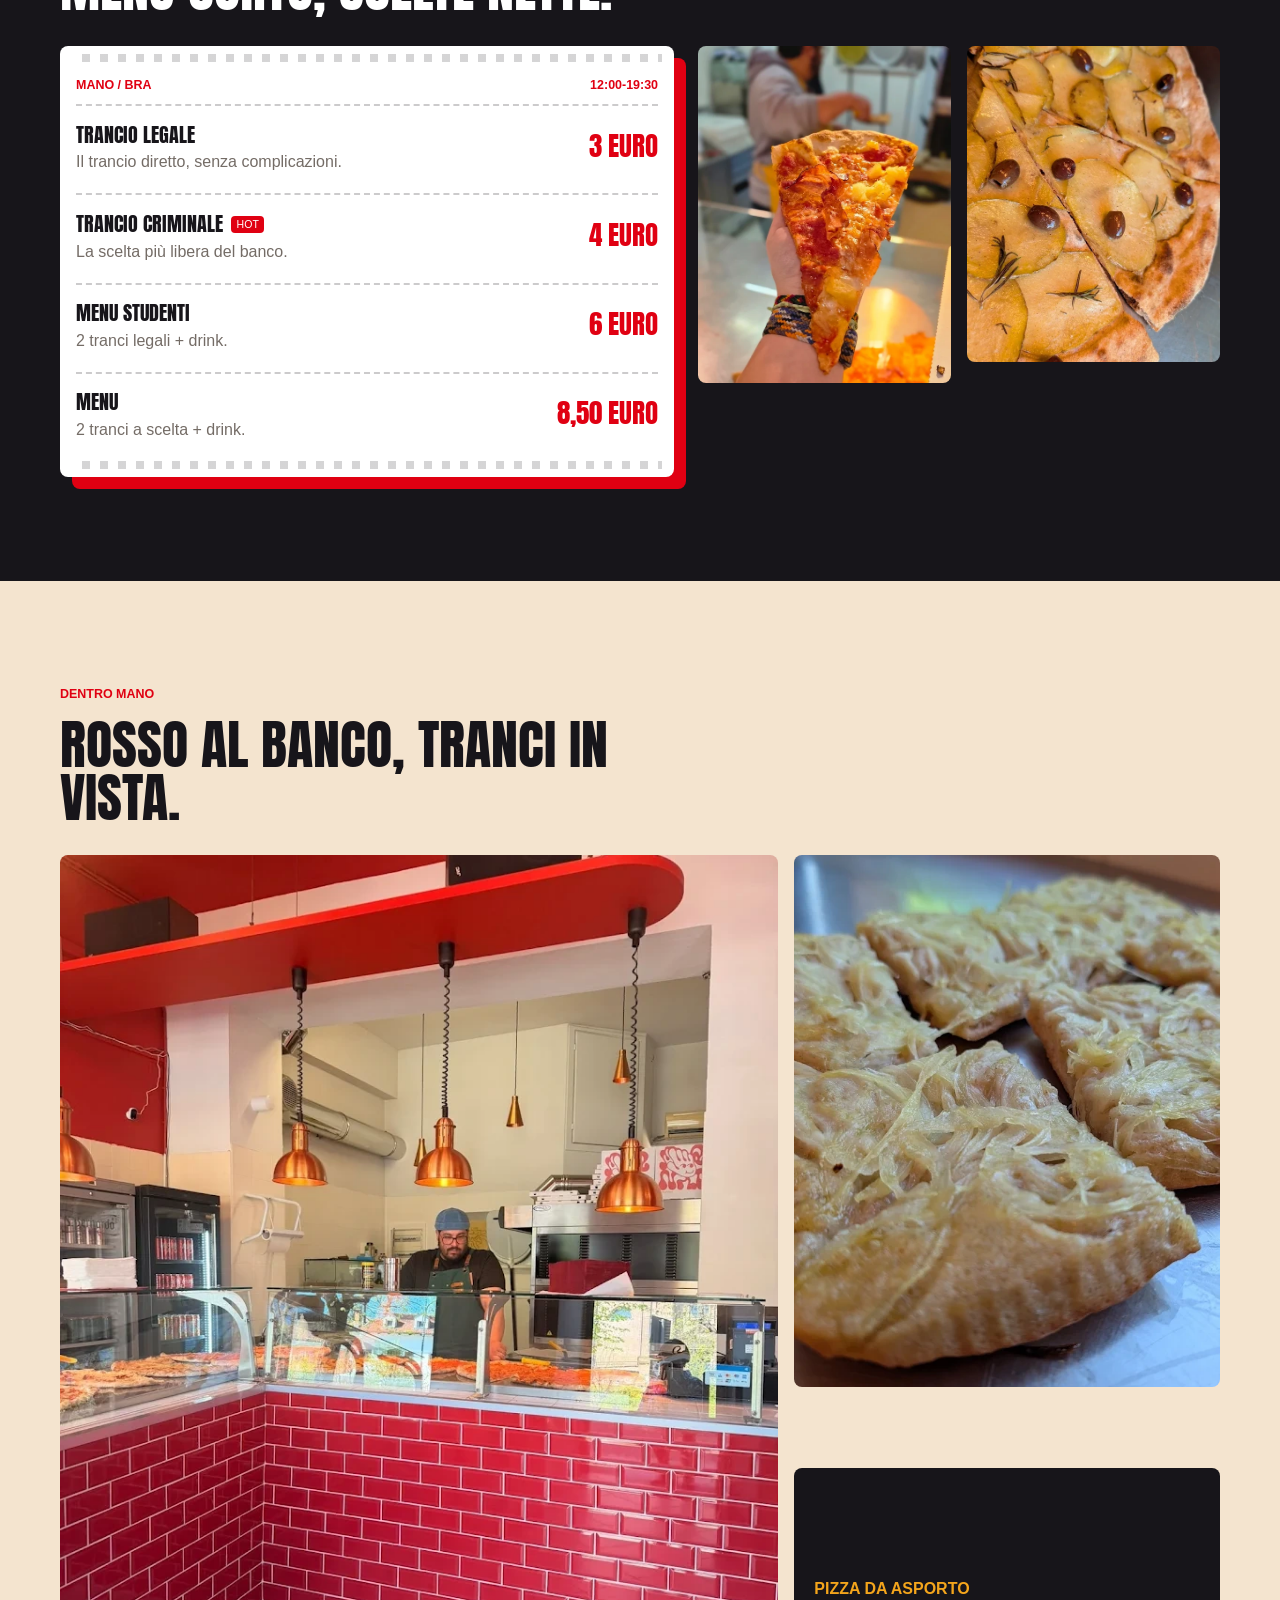
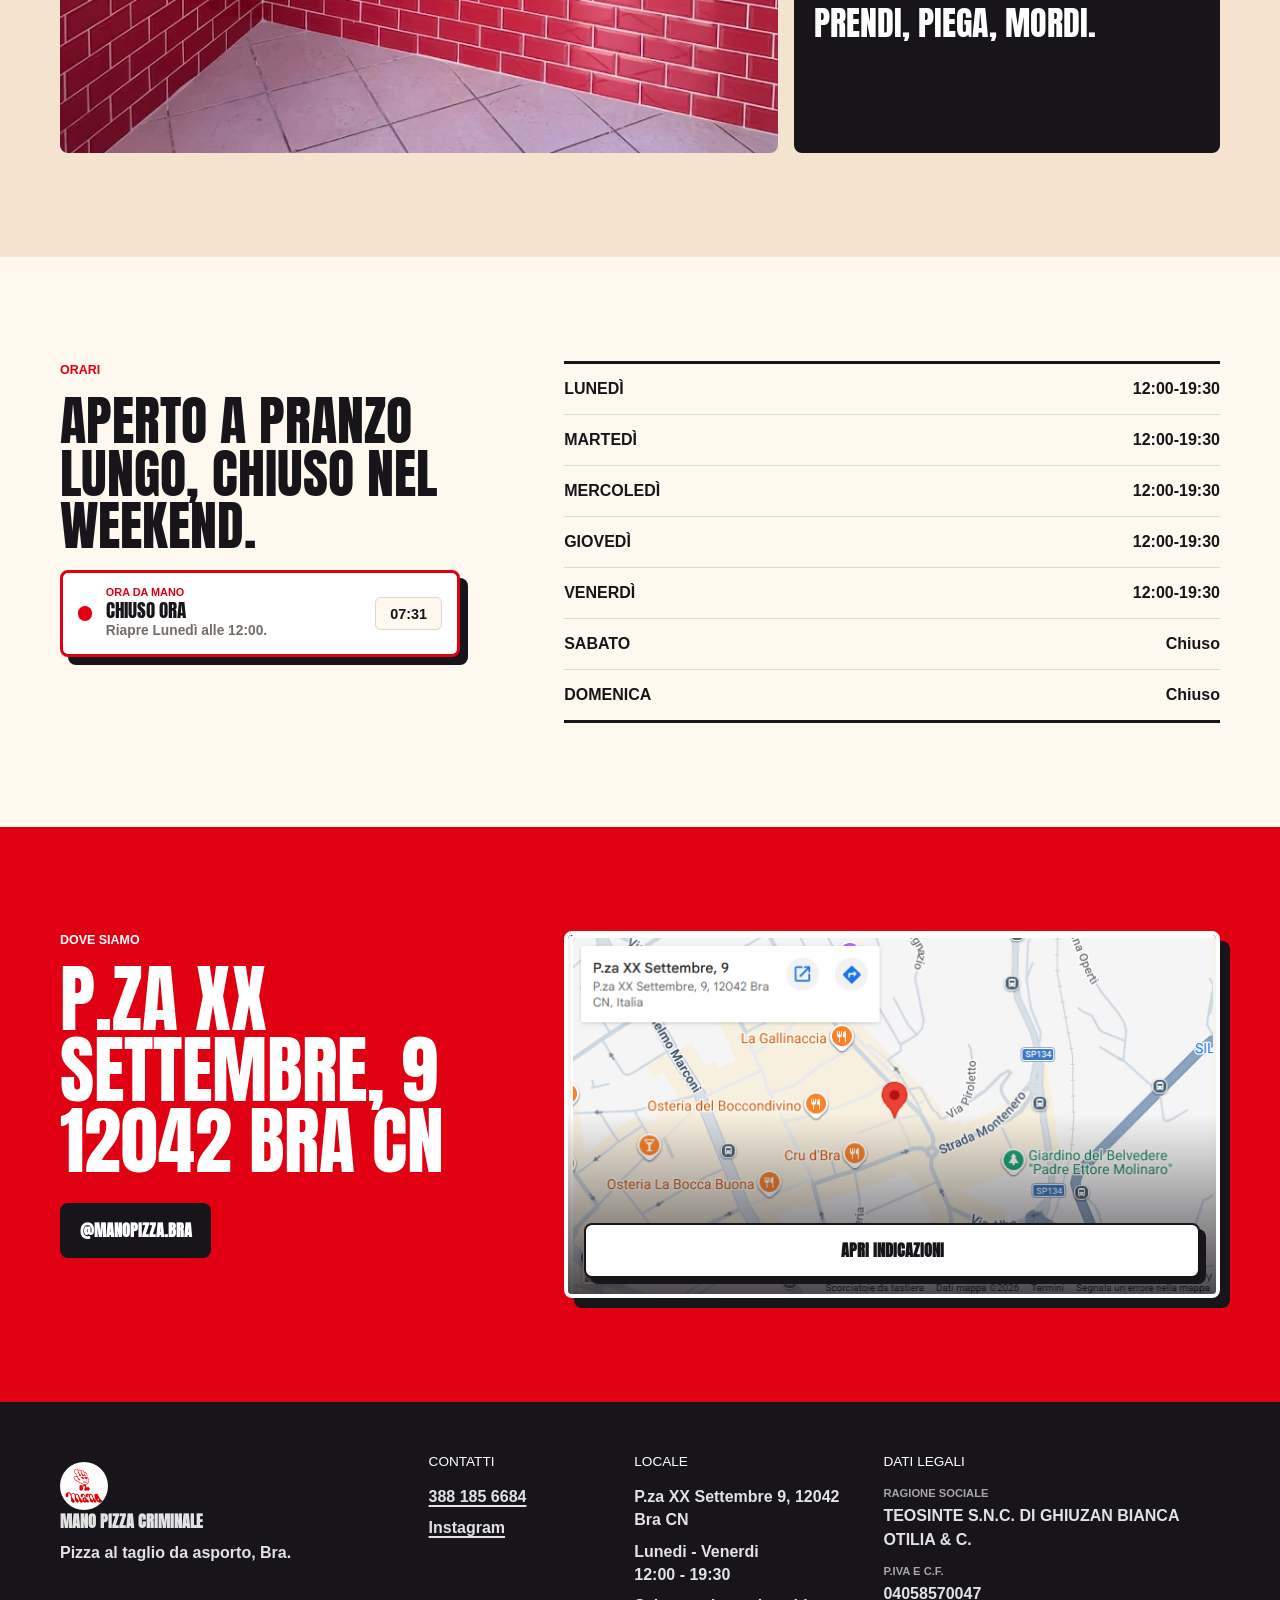
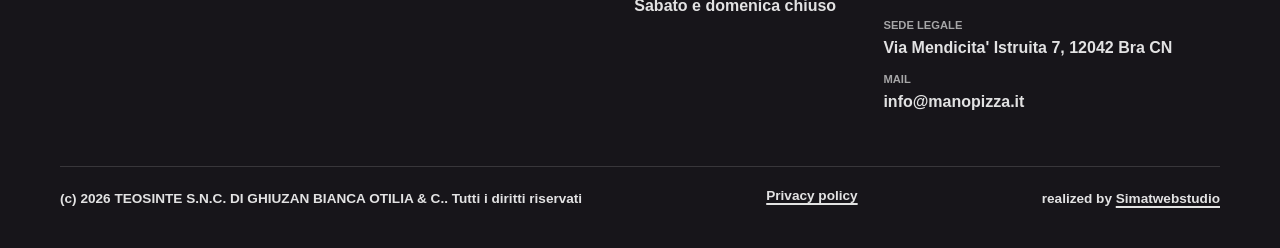
==== commit 5bd454db: "Commit icon" ====
--- a/index.html
+++ b/index.html
@@ -20,9 +20,12 @@
   <meta name="twitter:description" content="Pizza al taglio da asporto a Bra, fuori dai menu tutti uguali." />
   <meta name="twitter:image" content="https://manopizza.it/assets/mano-storefront.webp" />
 
-  <link rel="icon" href="assets/mano-logo.jpg" />
-  <link rel="apple-touch-icon" href="assets/mano-logo.jpg" />
-  <link rel="manifest" href="manifest.json" />
+  <link rel="icon" type="image/png" sizes="96x96" href="/assets/favicon-96x96.png" />
+  <link rel="icon" type="image/png" sizes="48x48" href="/assets/favicon-48x48.png" />
+  <link rel="icon" href="/assets/favicon.ico" sizes="any" />
+  <link rel="shortcut icon" href="/assets/favicon.ico" />
+  <link rel="apple-touch-icon" sizes="180x180" href="/assets/apple-touch-icon.png" />
+  <link rel="manifest" href="/manifest.json" />
   <link rel="preload" as="image" href="assets/mano-storefront.webp" />
   <link rel="stylesheet" href="styles.css?v=20260603-2310" />
 
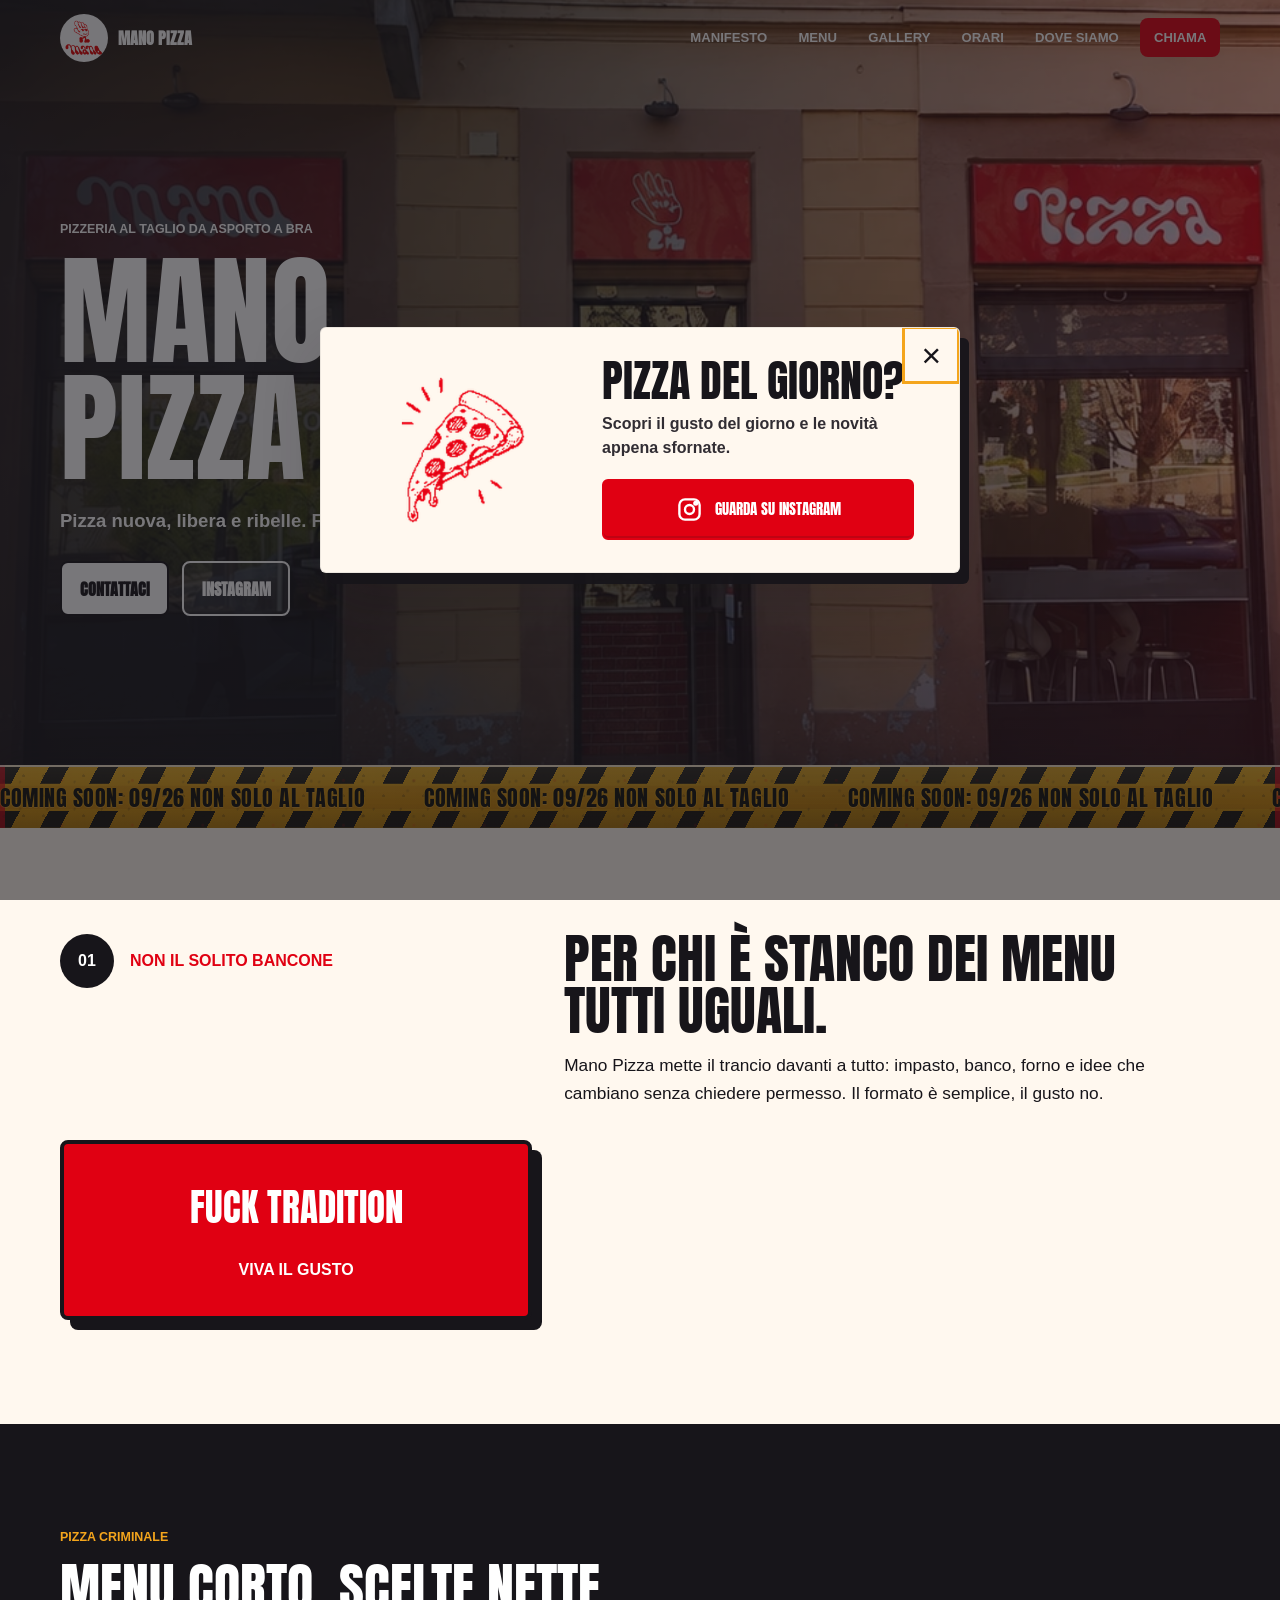
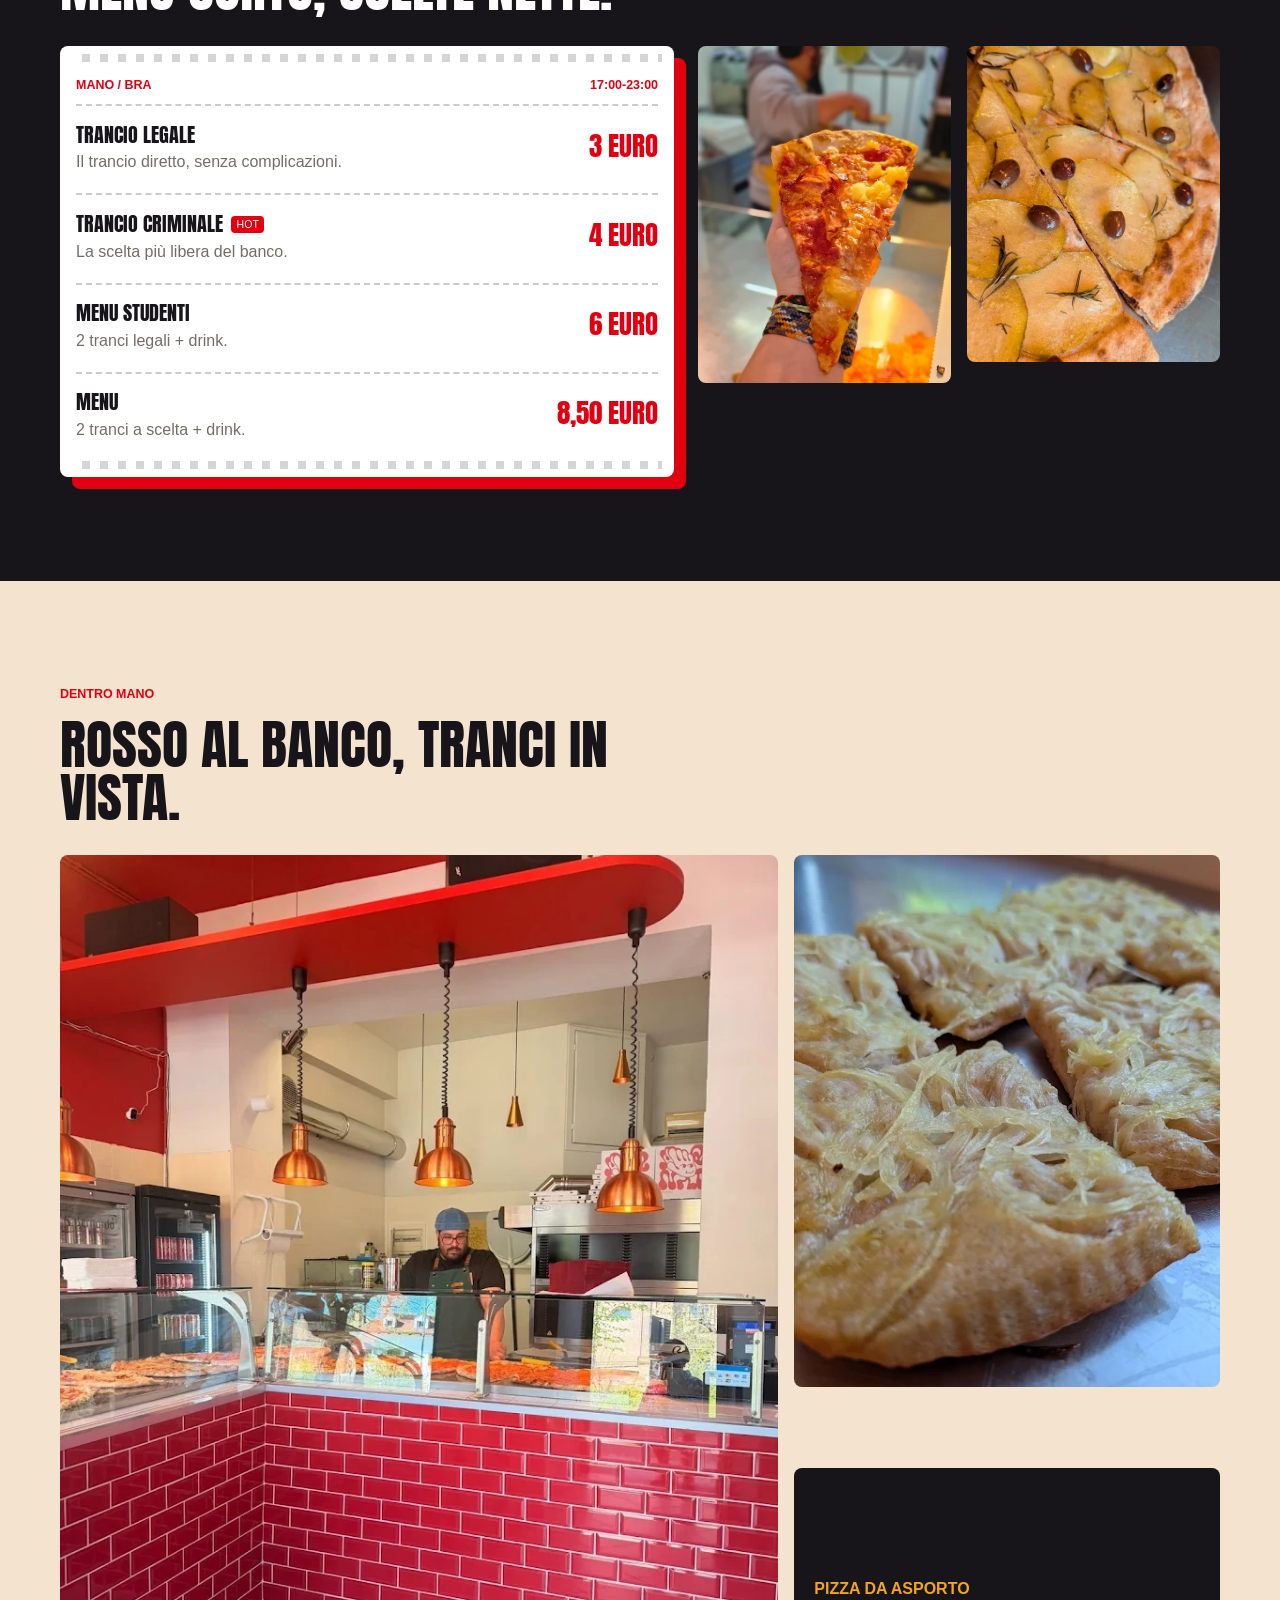
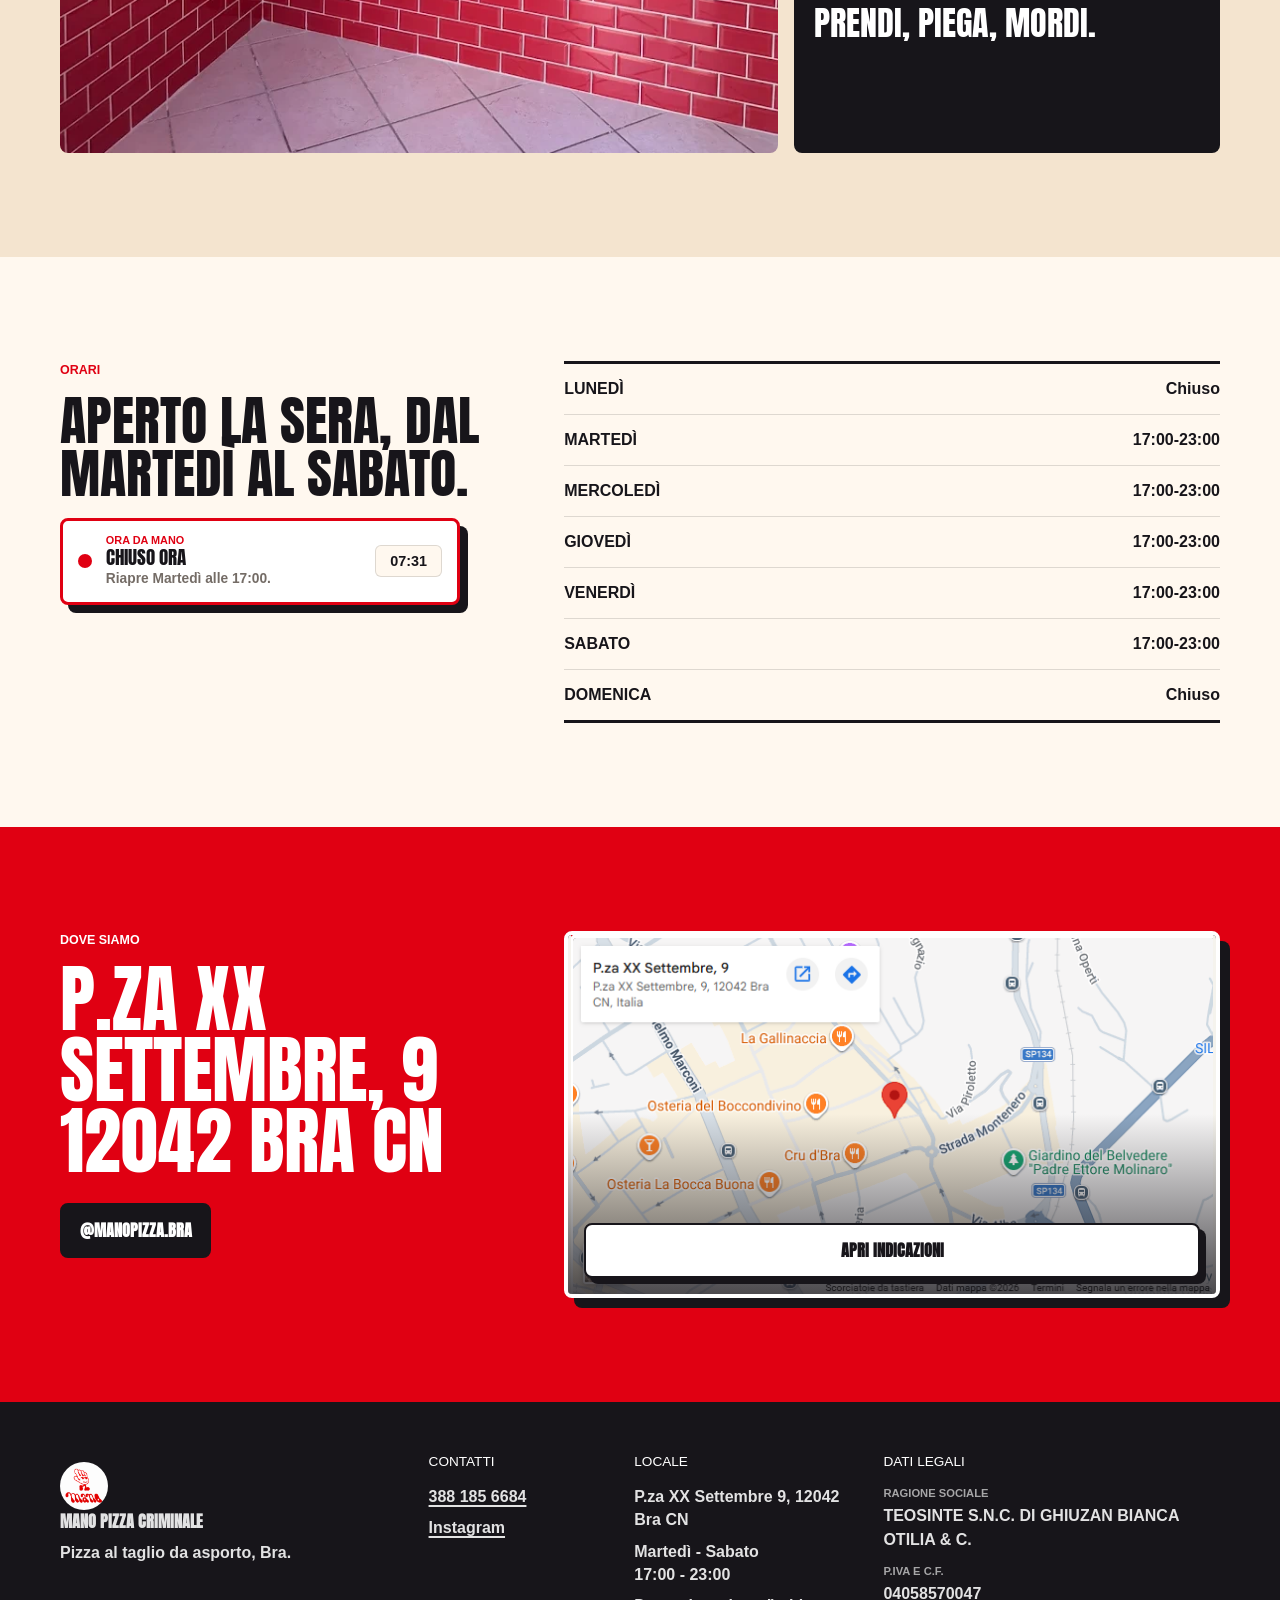
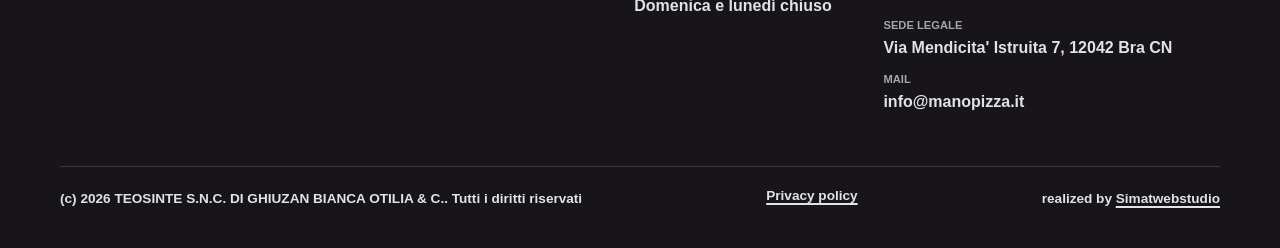
==== commit c940c9a7: "Commit modifiche orario" ====
--- a/index.html
+++ b/index.html
@@ -20,12 +20,12 @@
   <meta name="twitter:description" content="Pizza al taglio da asporto a Bra, fuori dai menu tutti uguali." />
   <meta name="twitter:image" content="https://manopizza.it/assets/mano-storefront.webp" />
 
-  <link rel="icon" type="image/png" sizes="96x96" href="/assets/favicon-96x96.png" />
-  <link rel="icon" type="image/png" sizes="48x48" href="/assets/favicon-48x48.png" />
-  <link rel="icon" href="/assets/favicon.ico" sizes="any" />
-  <link rel="shortcut icon" href="/assets/favicon.ico" />
-  <link rel="apple-touch-icon" sizes="180x180" href="/assets/apple-touch-icon.png" />
-  <link rel="manifest" href="/manifest.json" />
+  <link rel="icon" type="image/png" sizes="96x96" href="assets/favicon-96x96.png" />
+  <link rel="icon" type="image/png" sizes="48x48" href="assets/favicon-48x48.png" />
+  <link rel="icon" type="image/x-icon" href="assets/favicon.ico" sizes="any" />
+  <link rel="shortcut icon" type="image/x-icon" href="assets/favicon.ico" />
+  <link rel="apple-touch-icon" sizes="180x180" href="assets/apple-touch-icon.png" />
+  <link rel="manifest" href="manifest.json" />
   <link rel="preload" as="image" href="assets/mano-storefront.webp" />
   <link rel="stylesheet" href="styles.css?v=20260603-2310" />
 
@@ -53,9 +53,9 @@
     "openingHoursSpecification": [
       {
         "@type": "OpeningHoursSpecification",
-        "dayOfWeek": ["Monday", "Tuesday", "Wednesday", "Thursday", "Friday"],
-        "opens": "12:00",
-        "closes": "19:30"
+        "dayOfWeek": ["Tuesday", "Wednesday", "Thursday", "Friday", "Saturday"],
+        "opens": "17:00",
+        "closes": "23:00"
       }
     ]
   }
@@ -177,7 +177,7 @@
           <div class="menu-board reveal" aria-label="Menu Pizza Criminale">
             <div class="menu-board__top">
           <span>MANO / BRA</span>
-          <span>12:00-19:30</span>
+          <span>17:00-23:00</span>
             </div>
             <article class="menu-item">
               <div>
@@ -246,7 +246,7 @@
       <div class="container hours__grid">
         <div class="section-heading reveal">
           <p class="eyebrow">Orari</p>
-          <h2 id="hours-title">Aperto a pranzo lungo, chiuso nel weekend.</h2>
+          <h2 id="hours-title">Aperto la sera, dal martedì al sabato.</h2>
           <div class="hero-status hours-status" data-status-card aria-live="polite">
             <span class="hero-status__pulse" aria-hidden="true"></span>
             <span class="hero-status__copy">
@@ -258,12 +258,12 @@
           </div>
         </div>
         <div class="hours-table reveal" aria-label="Orari di apertura">
-          <div><span>Lunedì</span><strong>12:00-19:30</strong></div>
-          <div><span>Martedì</span><strong>12:00-19:30</strong></div>
-          <div><span>Mercoledì</span><strong>12:00-19:30</strong></div>
-          <div><span>Giovedì</span><strong>12:00-19:30</strong></div>
-          <div><span>Venerdì</span><strong>12:00-19:30</strong></div>
-          <div><span>Sabato</span><strong>Chiuso</strong></div>
+          <div><span>Lunedì</span><strong>Chiuso</strong></div>
+          <div><span>Martedì</span><strong>17:00-23:00</strong></div>
+          <div><span>Mercoledì</span><strong>17:00-23:00</strong></div>
+          <div><span>Giovedì</span><strong>17:00-23:00</strong></div>
+          <div><span>Venerdì</span><strong>17:00-23:00</strong></div>
+          <div><span>Sabato</span><strong>17:00-23:00</strong></div>
           <div><span>Domenica</span><strong>Chiuso</strong></div>
         </div>
       </div>
@@ -308,8 +308,8 @@
       <div class="footer__column">
         <h2>Locale</h2>
         <p>P.za XX Settembre 9, 12042 Bra CN</p>
-        <p>Lunedi - Venerdi<br />12:00 - 19:30</p>
-        <p>Sabato e domenica chiuso</p>
+        <p>Martedì - Sabato<br />17:00 - 23:00</p>
+        <p>Domenica e lunedì chiuso</p>
       </div>
       <div class="footer__legal-column">
         <h2>Dati legali</h2>
